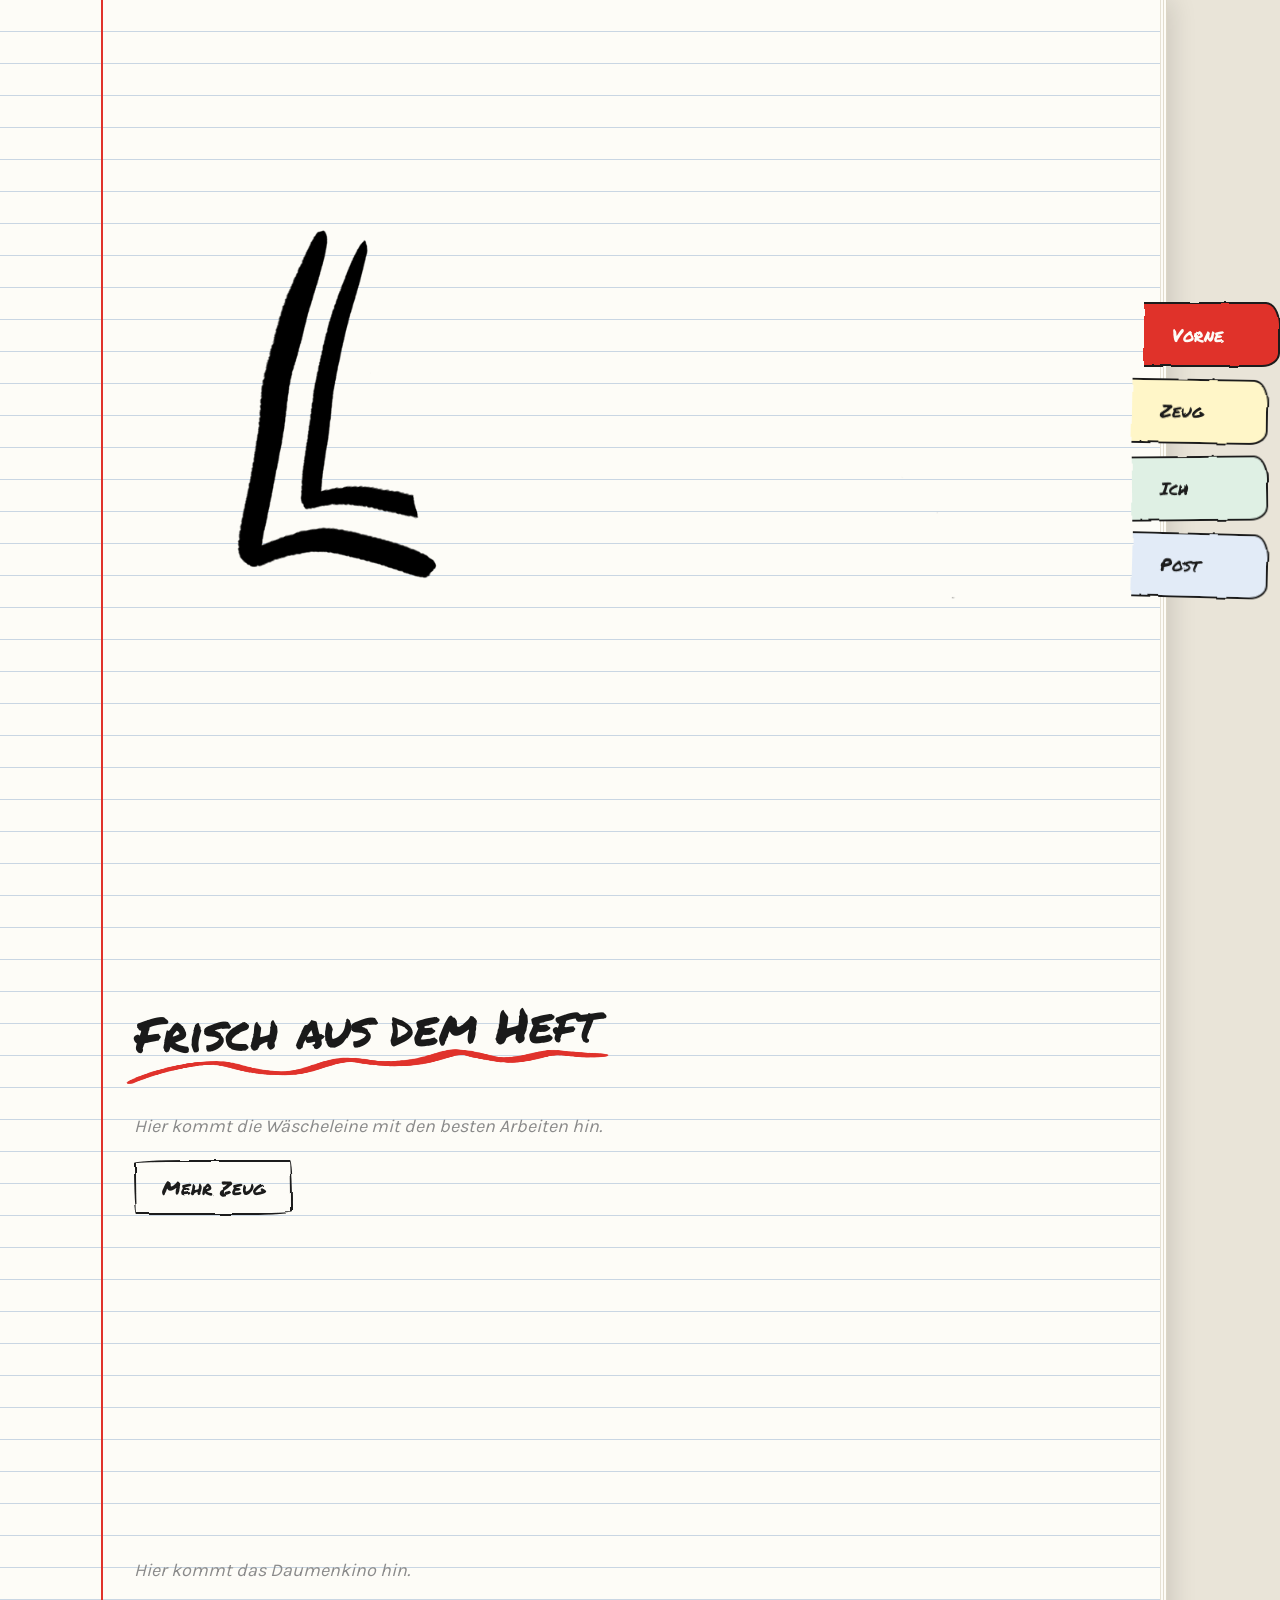
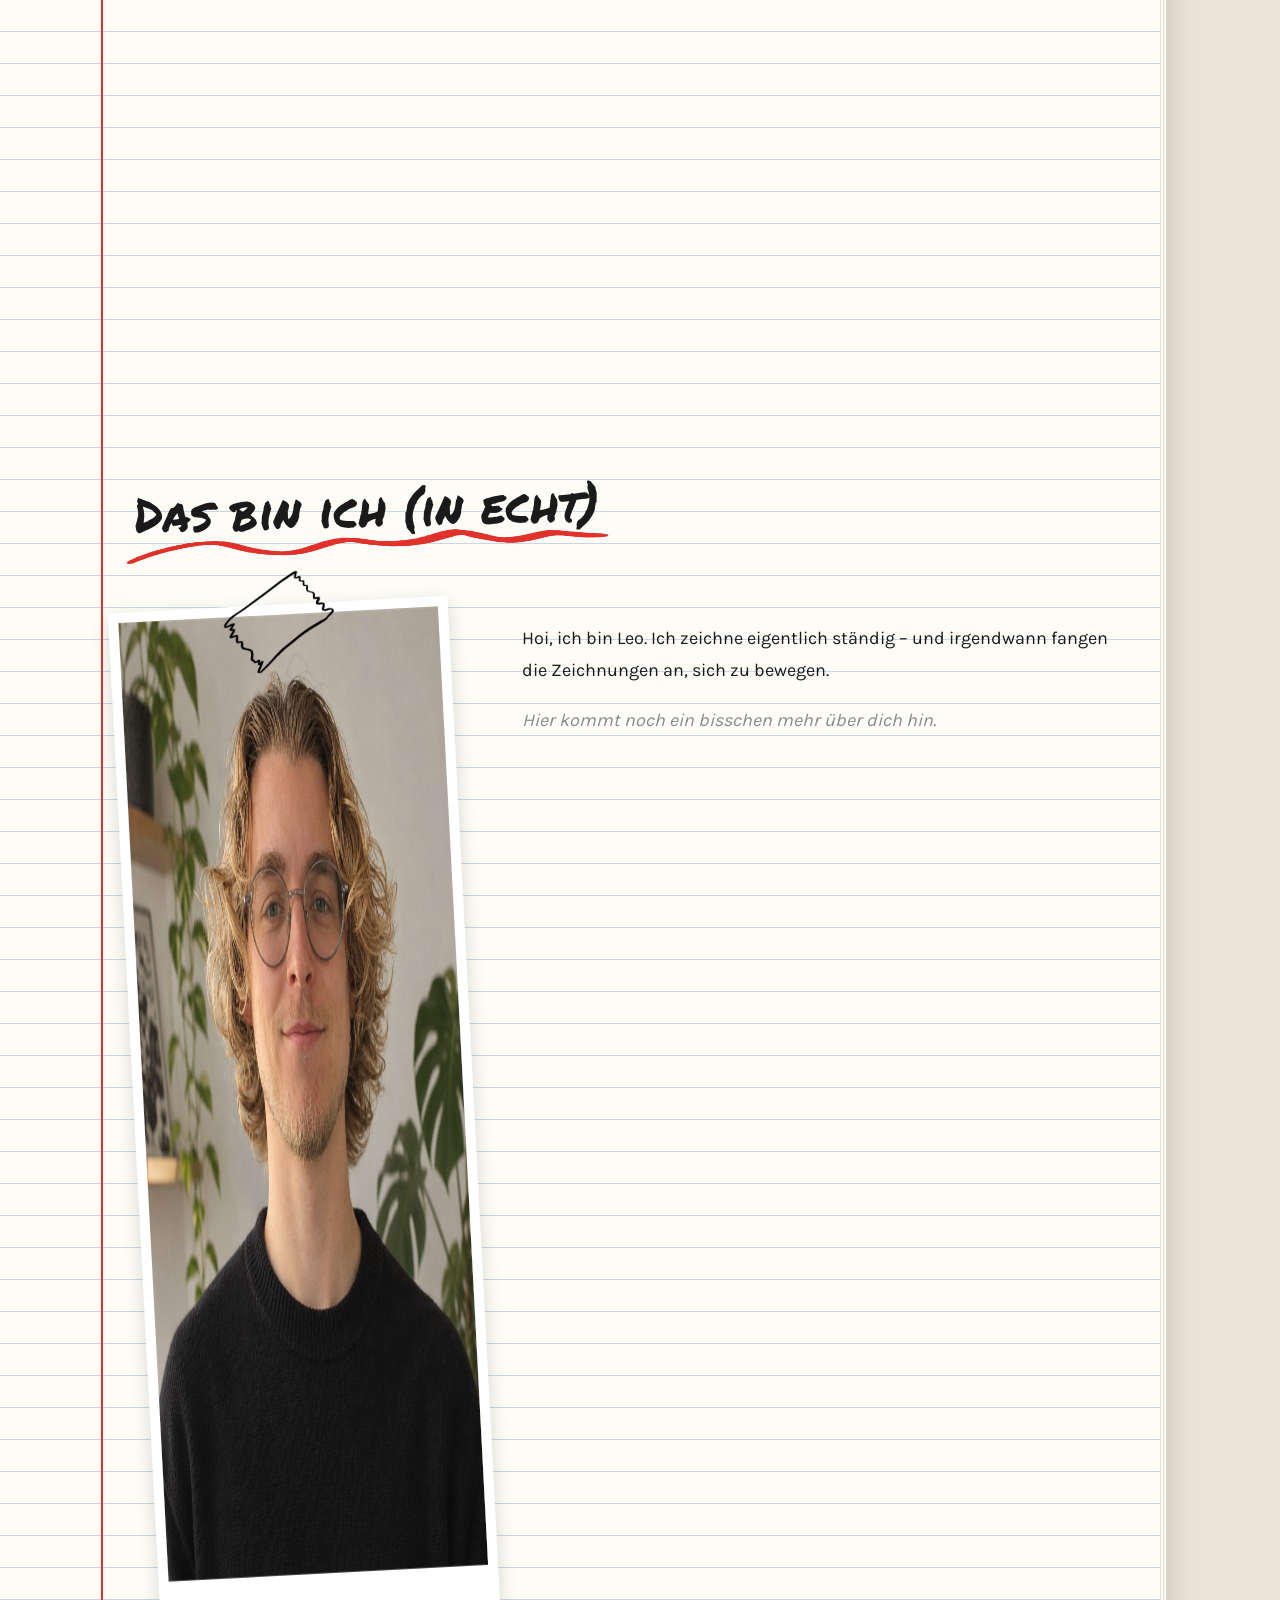
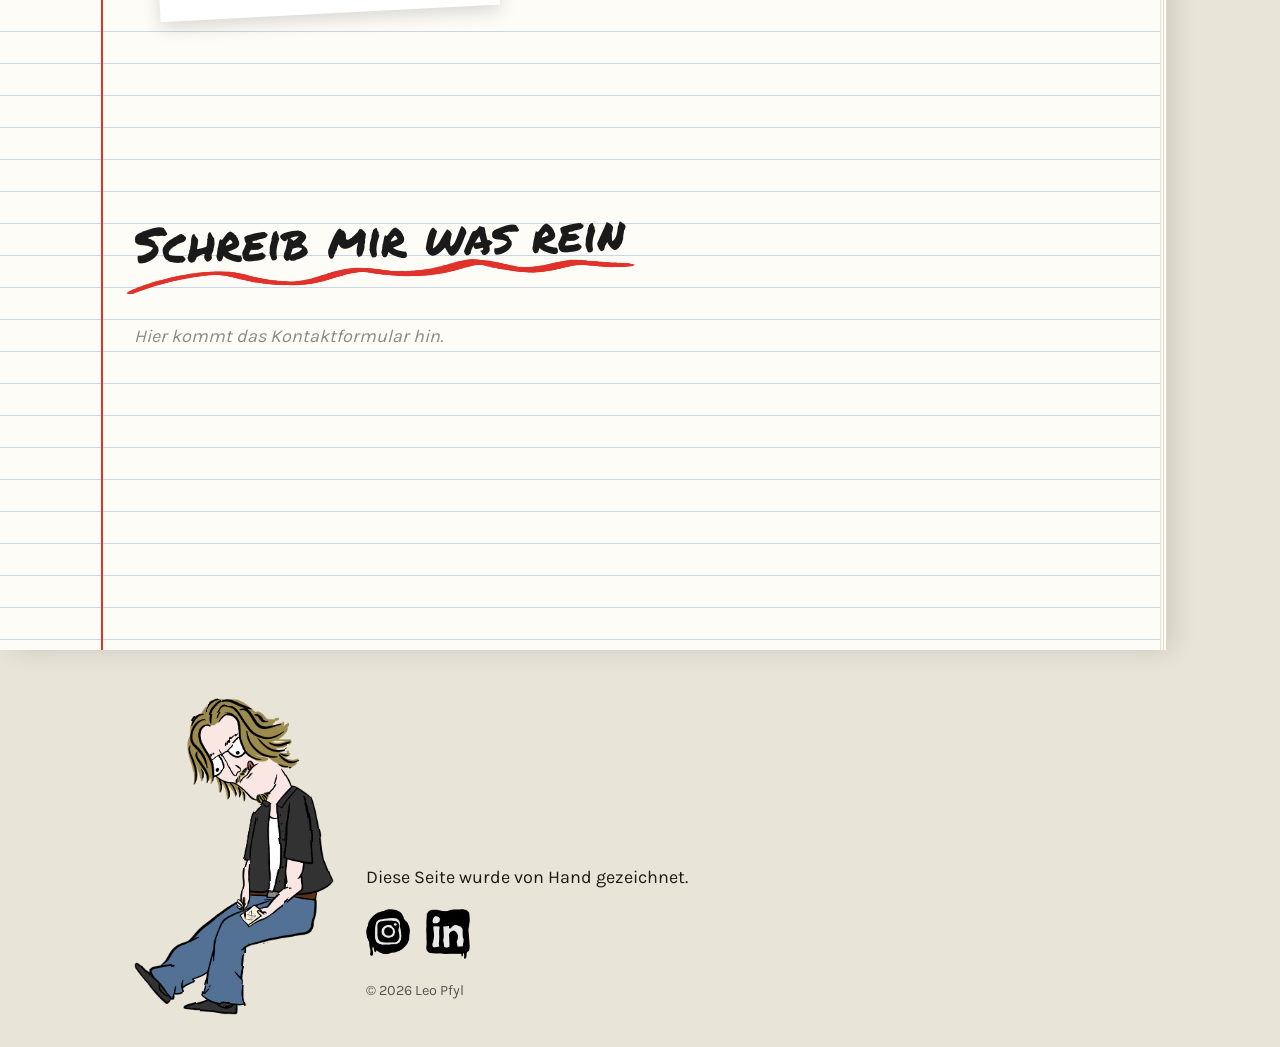
==== index.html @ 5273be76 "grundgreüst" ====
<!doctype html>
<html lang="de">
<head>
  <meta charset="utf-8">
  <meta name="viewport" content="width=device-width, initial-scale=1">
  <title>Leo Pfyl – Zeichnungen, Animationen, Plakate</title>
  <meta name="description" content="Das Skizzenbuch von Leo Pfyl: Illustrationen, Animationen, Plakate und Webdesign.">
  <link rel="icon" href="assets/img/marke/logo.png">
  <link rel="preload" href="assets/fonts/permanent-marker.woff2" as="font" type="font/woff2" crossorigin>
  <link rel="stylesheet" href="css/style.css">
</head>
<body>

  <!-- Filter fuer den "Line Boil": Linien zittern leicht wie in einer gezeichneten Animation -->
  <svg class="filter" aria-hidden="true">
    <filter id="boil-0"><feTurbulence type="fractalNoise" baseFrequency="0.03" numOctaves="2" seed="1"/><feDisplacementMap in="SourceGraphic" scale="3"/></filter>
    <filter id="boil-1"><feTurbulence type="fractalNoise" baseFrequency="0.03" numOctaves="2" seed="7"/><feDisplacementMap in="SourceGraphic" scale="3"/></filter>
    <filter id="boil-2"><feTurbulence type="fractalNoise" baseFrequency="0.03" numOctaves="2" seed="13"/><feDisplacementMap in="SourceGraphic" scale="3"/></filter>
  </svg>

  <!-- Register-Laschen: die Navigation ragt rechts aus dem Skizzenbuch -->
  <nav class="register" aria-label="Hauptnavigation">
    <a class="lasche" href="#vorne">Vorne</a>
    <a class="lasche" href="#zeug">Zeug</a>
    <a class="lasche" href="#ich">Ich</a>
    <a class="lasche" href="#post">Post</a>
  </nav>

  <main class="seite">

    <!-- Startseite: der Name zeichnet sich selbst -->
    <section id="vorne" class="vorne">
      <h1 class="schriftzug">
        <canvas class="schriftzug__canvas" width="1000" height="662" aria-hidden="true"></canvas>
        <span class="sr-only">Leo Pfyl</span>
      </h1>
      <p class="vorne__untertitel">zeichnet, animiert, macht Plakate&nbsp;– und manchmal auch Webseiten.</p>

      <img class="doodle" src="assets/img/deko/doodle-stern.png" alt="" style="--x: 12%; --y: 18%; --r: -12deg; --w: 70px">
      <img class="doodle" src="assets/img/deko/doodle-rakete.png" alt="" style="--x: 82%; --y: 14%; --r: 18deg; --w: 60px">
      <img class="doodle" src="assets/img/deko/doodle-blitz.png" alt="" style="--x: 86%; --y: 74%; --r: 8deg; --w: 50px">
      <img class="doodle" src="assets/img/deko/doodle-kirschen.png" alt="" style="--x: 6%; --y: 80%; --r: -6deg; --w: 70px">

      <a class="scroll-hinweis" href="#zeug">
        <img src="assets/img/deko/pfeil-kringel-2.png" alt="">
        <span>runter&nbsp;scrollen</span>
      </a>
    </section>

    <!-- Wäscheleine mit den besten Arbeiten (kommt im naechsten Schritt) -->
    <section id="zeug" class="abschnitt">
      <h2 class="notiz">Frisch aus dem Heft</h2>
      <p class="platzhalter">Hier kommt die Wäscheleine mit den besten Arbeiten hin.</p>
      <a class="knopf" href="#zeug">Mehr Zeug</a>
    </section>

    <!-- Daumenkino (kommt spaeter) -->
    <section id="daumenkino" class="abschnitt">
      <p class="platzhalter">Hier kommt das Daumenkino hin.</p>
    </section>

    <!-- Über mich -->
    <section id="ich" class="abschnitt ich">
      <h2 class="notiz">Das bin ich (in echt)</h2>
      <figure class="foto">
        <img src="assets/img/foto/leo.jpg" alt="Foto von Leo Pfyl" width="900" height="960">
        <img class="foto__klebeband" src="assets/img/deko/klebeband-2.png" alt="">
      </figure>
      <div class="ich__text">
        <p>Hoi, ich bin Leo. Ich zeichne eigentlich ständig&nbsp;– und irgendwann fangen die Zeichnungen an, sich zu bewegen.</p>
        <p class="platzhalter">Hier kommt noch ein bisschen mehr über dich hin.</p>
      </div>
    </section>

    <!-- Kontakt -->
    <section id="post" class="abschnitt">
      <h2 class="notiz">Schreib mir was rein</h2>
      <p class="platzhalter">Hier kommt das Kontaktformular hin.</p>
    </section>

  </main>

  <footer class="fuss">
    <img class="fuss__figur" src="assets/img/figuren/zeichnend.png" alt="Leo sitzt da und zeichnet">
    <div class="fuss__text">
      <p>Diese Seite wurde von Hand gezeichnet.</p>
      <div class="socials">
        <a href="https://www.instagram.com/" aria-label="Instagram"><img src="assets/img/marke/instagram.png" alt=""></a>
        <a href="https://www.linkedin.com/" aria-label="LinkedIn"><img src="assets/img/marke/linkedin.png" alt=""></a>
      </div>
      <p class="fuss__klein">© 2026 Leo Pfyl</p>
    </div>
  </footer>

  <script src="js/vendor/gsap.min.js"></script>
  <script src="js/vendor/ScrollTrigger.min.js"></script>
  <script src="js/main.js"></script>
</body>
</html>
---- css/style.css ----
/* ==========================================================================
   Skizzenbuch – Grundgerüst
   ========================================================================== */

@font-face {
  font-family: "Marker";
  src: url("../assets/fonts/permanent-marker.woff2") format("woff2");
  font-display: swap;
}
@font-face {
  font-family: "Karla";
  src: url("../assets/fonts/karla-400.woff2") format("woff2");
  font-weight: 400;
  font-display: swap;
}
@font-face {
  font-family: "Karla";
  src: url("../assets/fonts/karla-700.woff2") format("woff2");
  font-weight: 700;
  font-display: swap;
}

:root {
  --papier: #fdfcf7;
  --tusche: #1a1a1a;
  --rot: #e0322b;
  --linie: #c9d6e3;          /* Heftlinien */
  --zeile: 2rem;             /* Abstand der Heftlinien = Zeilenhöhe */
  --rand: clamp(3rem, 8vw, 7rem);   /* Position des roten Randstrichs */
  --register-breite: 7.5rem;

  --schrift-hand: "Marker", "Comic Sans MS", cursive;
  --schrift-text: "Karla", system-ui, sans-serif;
}

*,
*::before,
*::after { box-sizing: border-box; }

html { scroll-behavior: smooth; }

body {
  margin: 0;
  background: #e9e4d8;        /* Tisch, auf dem das Skizzenbuch liegt */
  color: var(--tusche);
  font-family: var(--schrift-text);
  font-size: 1.125rem;
  line-height: var(--zeile);
}

img { max-width: 100%; display: block; }

.sr-only {
  position: absolute;
  width: 1px; height: 1px;
  overflow: hidden;
  clip: rect(0 0 0 0);
  white-space: nowrap;
}

.filter { position: absolute; width: 0; height: 0; }

/* ---------- Die Seite: liniertes Papier mit rotem Rand ---------- */

.seite {
  position: relative;
  margin-right: var(--register-breite);
  min-height: 100vh;
  padding-left: calc(var(--rand) + 2rem);
  padding-right: 2rem;
  background-color: var(--papier);
  background-image:
    linear-gradient(90deg, transparent calc(var(--rand) - 1px), var(--rot) calc(var(--rand) - 1px),
                    var(--rot) calc(var(--rand) + 1px), transparent calc(var(--rand) + 1px)),
    repeating-linear-gradient(to bottom, transparent 0 calc(var(--zeile) - 1px),
                              var(--linie) calc(var(--zeile) - 1px) var(--zeile));
  /* rechter Rand des Buches: ein paar Seiten, die darunter liegen */
  box-shadow:
    1px 0 0 #e6e1d3,
    3px 0 0 var(--papier), 4px 0 0 #e1dccd,
    6px 0 0 var(--papier), 7px 0 0 #dcd6c6,
    12px 0 24px rgb(0 0 0 / 0.12);
}

.abschnitt {
  min-height: 60vh;
  padding: calc(var(--zeile) * 3) 0;
}

/* ---------- Register-Laschen ---------- */

.register {
  position: fixed;
  top: 0;
  right: 0;
  width: var(--register-breite);
  height: 100vh;
  display: flex;
  flex-direction: column;
  justify-content: center;
  gap: 0.75rem;
  z-index: 10;
}

.lasche {
  --farbe: #f6f1e4;
  position: relative;
  display: block;
  width: calc(var(--register-breite) + 1rem);
  margin-left: -1rem;          /* steckt ein Stück unter der Seite */
  padding: 0.9rem 1rem 0.9rem 1.75rem;
  background: var(--farbe);
  border: 2px solid var(--tusche);
  border-left: none;
  border-radius: 0 14px 18px 0 / 0 22px 14px 0;
  color: var(--tusche);
  font-family: var(--schrift-hand);
  font-size: 1.15rem;
  text-decoration: none;
  transform: translateX(-0.75rem) rotate(var(--kipp, 0deg));
  /* nur transform animieren: eine Farb-Animation unter dem SVG-Filter wird in Chrome nicht neu gezeichnet */
  transition: transform 0.35s cubic-bezier(.3, 1.6, .5, 1);
  filter: url(#boil-0);
}
.lasche:nth-child(1) { --farbe: #fbe3df; --kipp: -1.5deg; }
.lasche:nth-child(2) { --farbe: #fff6c8; --kipp: 1deg; }
.lasche:nth-child(3) { --farbe: #dff0e4; --kipp: -0.5deg; }
.lasche:nth-child(4) { --farbe: #e2ebf7; --kipp: 1.5deg; }

.lasche:hover,
.lasche:focus-visible { transform: translateX(0) rotate(0deg); }

.lasche.ist-aktiv {
  background: var(--rot);
  color: var(--papier);
  transform: translateX(0) rotate(0deg);
}

/* ---------- Handschrift-Elemente ---------- */

.notiz {
  display: inline-block;
  margin: 0 0 var(--zeile);
  font-family: var(--schrift-hand);
  font-weight: 400;
  font-size: clamp(2rem, 4vw, 3rem);
  line-height: calc(var(--zeile) * 2);
  transform: rotate(-1.5deg);
  position: relative;
}
/* rote Wellenlinie unter jeder Notiz – gezeichnet von Leo, eingefärbt per CSS */
.notiz::after {
  content: "";
  position: absolute;
  left: -0.25em;
  right: -0.25em;
  bottom: -0.4em;
  height: 0.6em;
  background: var(--rot);
  -webkit-mask: url("../assets/img/deko/unterstrich-welle.png") center / 100% 100% no-repeat;
          mask: url("../assets/img/deko/unterstrich-welle.png") center / 100% 100% no-repeat;
}

.platzhalter {
  color: #8a8a8a;
  font-style: italic;
}

/* ---------- Gezeichneter Knopf ---------- */

.knopf {
  display: inline-block;
  padding: 0.6rem 1.6rem;
  border: 2.5px solid var(--tusche);
  border-radius: 255px 15px 225px 15px / 15px 225px 15px 255px;
  color: var(--tusche);
  font-family: var(--schrift-hand);
  font-size: 1.2rem;
  text-decoration: none;
  /* Schraffur, die beim Hover "ausgemalt" wird */
  background-image: repeating-linear-gradient(-45deg, var(--rot) 0 2px, transparent 2px 7px);
  background-size: 0% 100%;
  background-repeat: no-repeat;
  transition: background-size 0.45s steps(6);
  filter: url(#boil-0);
}
.knopf:hover,
.knopf:focus-visible { background-size: 100% 100%; }

/* ---------- Startseite ---------- */

.vorne {
  position: relative;
  min-height: 100vh;
  display: flex;
  flex-direction: column;
  align-items: center;
  justify-content: center;
  text-align: center;
}

.schriftzug { margin: 0; width: min(80%, 900px); }
.schriftzug__canvas { width: 100%; height: auto; }

.vorne__untertitel {
  margin: var(--zeile) 0 0;
  font-size: 1.25rem;
  opacity: 0;              /* wird nach dem Schriftzug eingeblendet */
}

.doodle {
  position: absolute;
  left: var(--x);
  top: var(--y);
  width: var(--w);
  transform: rotate(var(--r));
  filter: url(#boil-0);
  opacity: 0;
}

.scroll-hinweis {
  position: absolute;
  bottom: 2rem;
  left: 50%;
  display: flex;
  align-items: flex-end;
  gap: 0.5rem;
  color: var(--tusche);
  font-family: var(--schrift-hand);
  text-decoration: none;
  opacity: 0;
}
.scroll-hinweis img { width: 48px; transform: rotate(150deg); filter: url(#boil-0); }

/* ---------- Über mich ---------- */

.ich {
  display: grid;
  grid-template-columns: minmax(200px, 340px) 1fr;
  grid-template-areas: "titel titel" "foto text";
  gap: var(--zeile) 3rem;
  align-items: start;
}
.ich .notiz { grid-area: titel; justify-self: start; }

.foto {
  grid-area: foto;
  position: relative;
  margin: 0;
  padding: 0.6rem 0.6rem 2.5rem;
  background: #fff;
  box-shadow: 0 6px 18px rgb(0 0 0 / 0.15);
  transform: rotate(-3deg);
}
.foto__klebeband {
  position: absolute;
  top: -2.25rem;
  left: 50%;
  width: 110px;
  transform: translateX(-50%) rotate(8deg);
}
.ich__text { grid-area: text; max-width: 38rem; }

/* ---------- Footer ---------- */

.fuss {
  margin-right: var(--register-breite);
  display: flex;
  align-items: flex-end;
  gap: 2rem;
  padding: 3rem calc(var(--rand) + 2rem) 2rem;
}
.fuss__figur { width: 200px; filter: url(#boil-0); }
.fuss__text p { margin: 0 0 0.5rem; }
.fuss__klein { font-size: 0.9rem; color: #555; }

.socials { display: flex; gap: 1rem; margin: 1rem 0; }
.socials img { width: 44px; transition: transform 0.25s cubic-bezier(.3, 1.6, .5, 1); }
.socials a:hover img { transform: rotate(-10deg) scale(1.15); }

/* ---------- Kleine Bildschirme ---------- */

@media (max-width: 700px) {
  :root { --register-breite: 0rem; --rand: 2rem; }

  .register {
    top: auto;
    bottom: 0;
    width: 100%;
    height: auto;
    flex-direction: row;
    justify-content: center;
    gap: 0.25rem;
    background: var(--papier);
    border-top: 2px solid var(--tusche);
  }
  .lasche {
    width: auto;
    margin: 0;
    padding: 0.5rem 0.9rem;
    border: 2px solid var(--tusche);
    border-top: none;
    border-radius: 0 0 14px 18px;
    transform: rotate(var(--kipp, 0deg));
  }

  .ich { grid-template-columns: 1fr; grid-template-areas: "titel" "foto" "text"; }
  .foto { max-width: 280px; }

  .fuss { flex-direction: column; align-items: flex-start; padding-bottom: 5rem; }
}
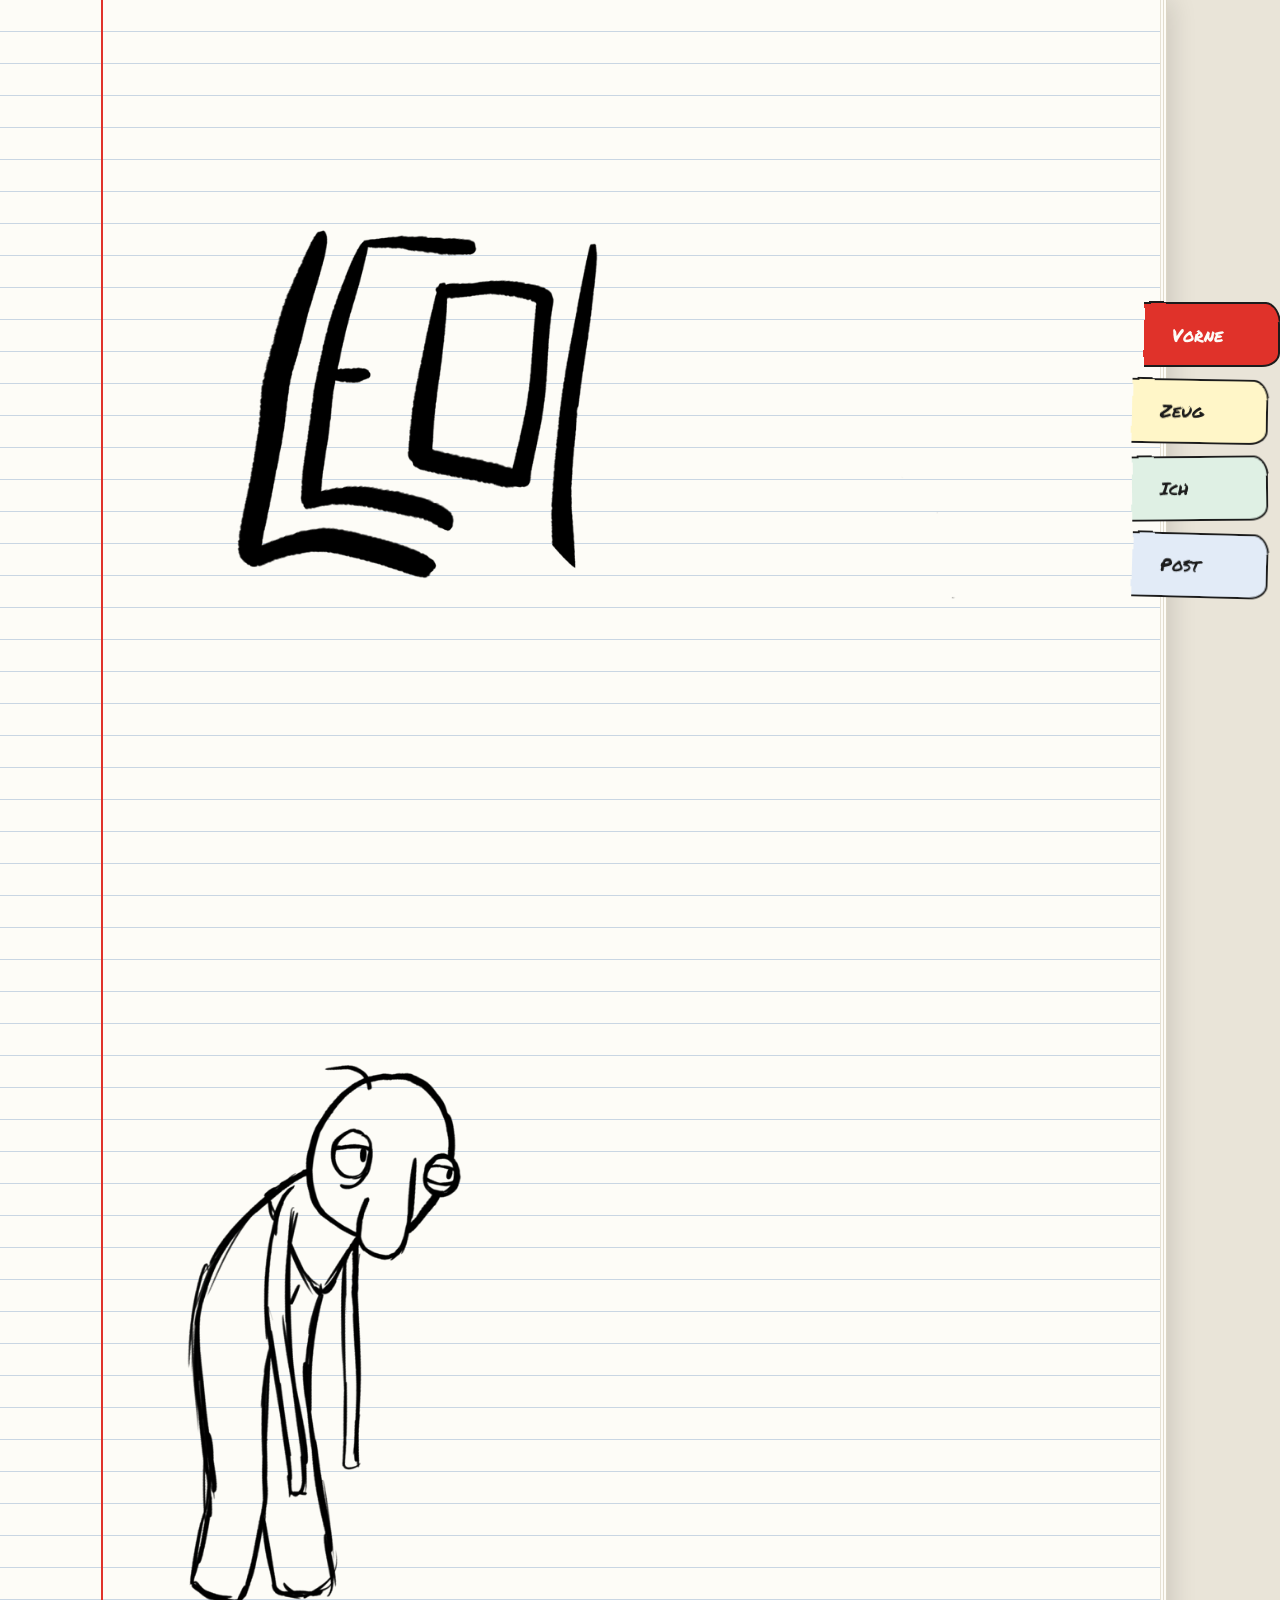
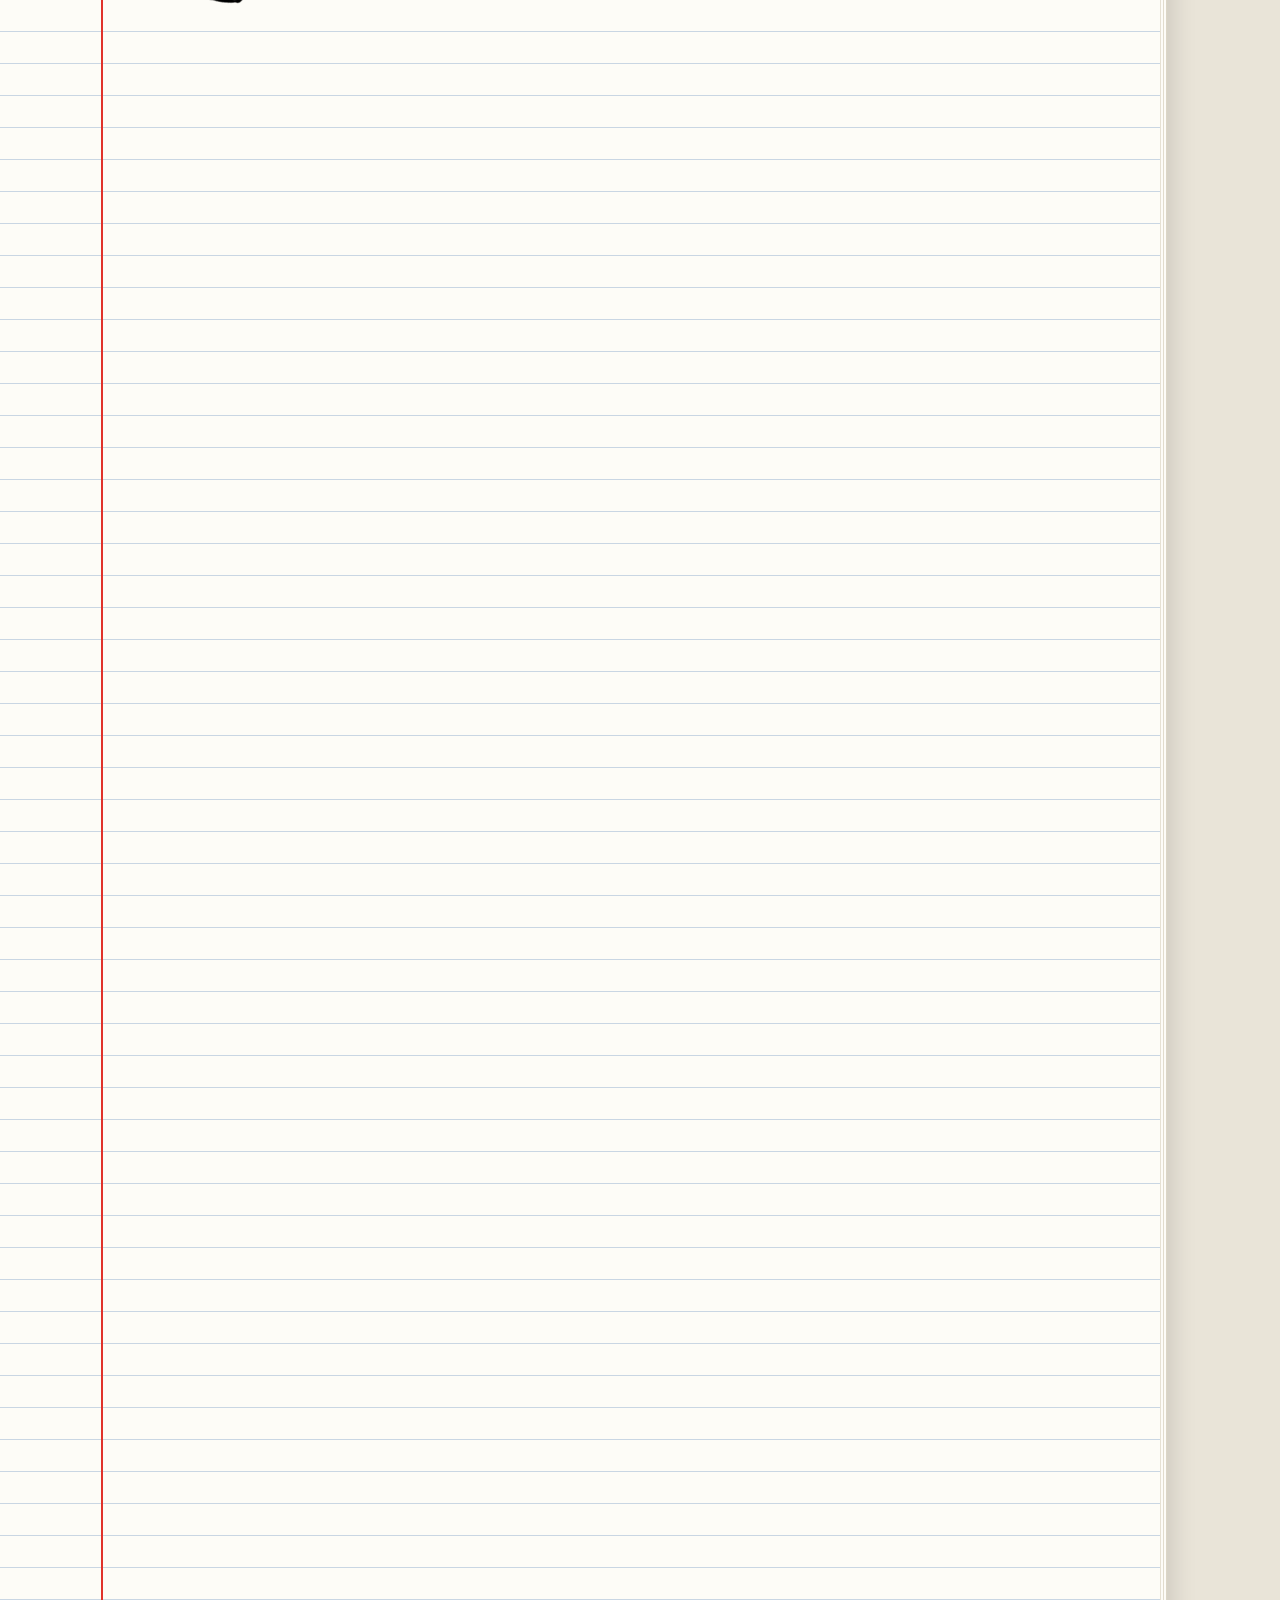
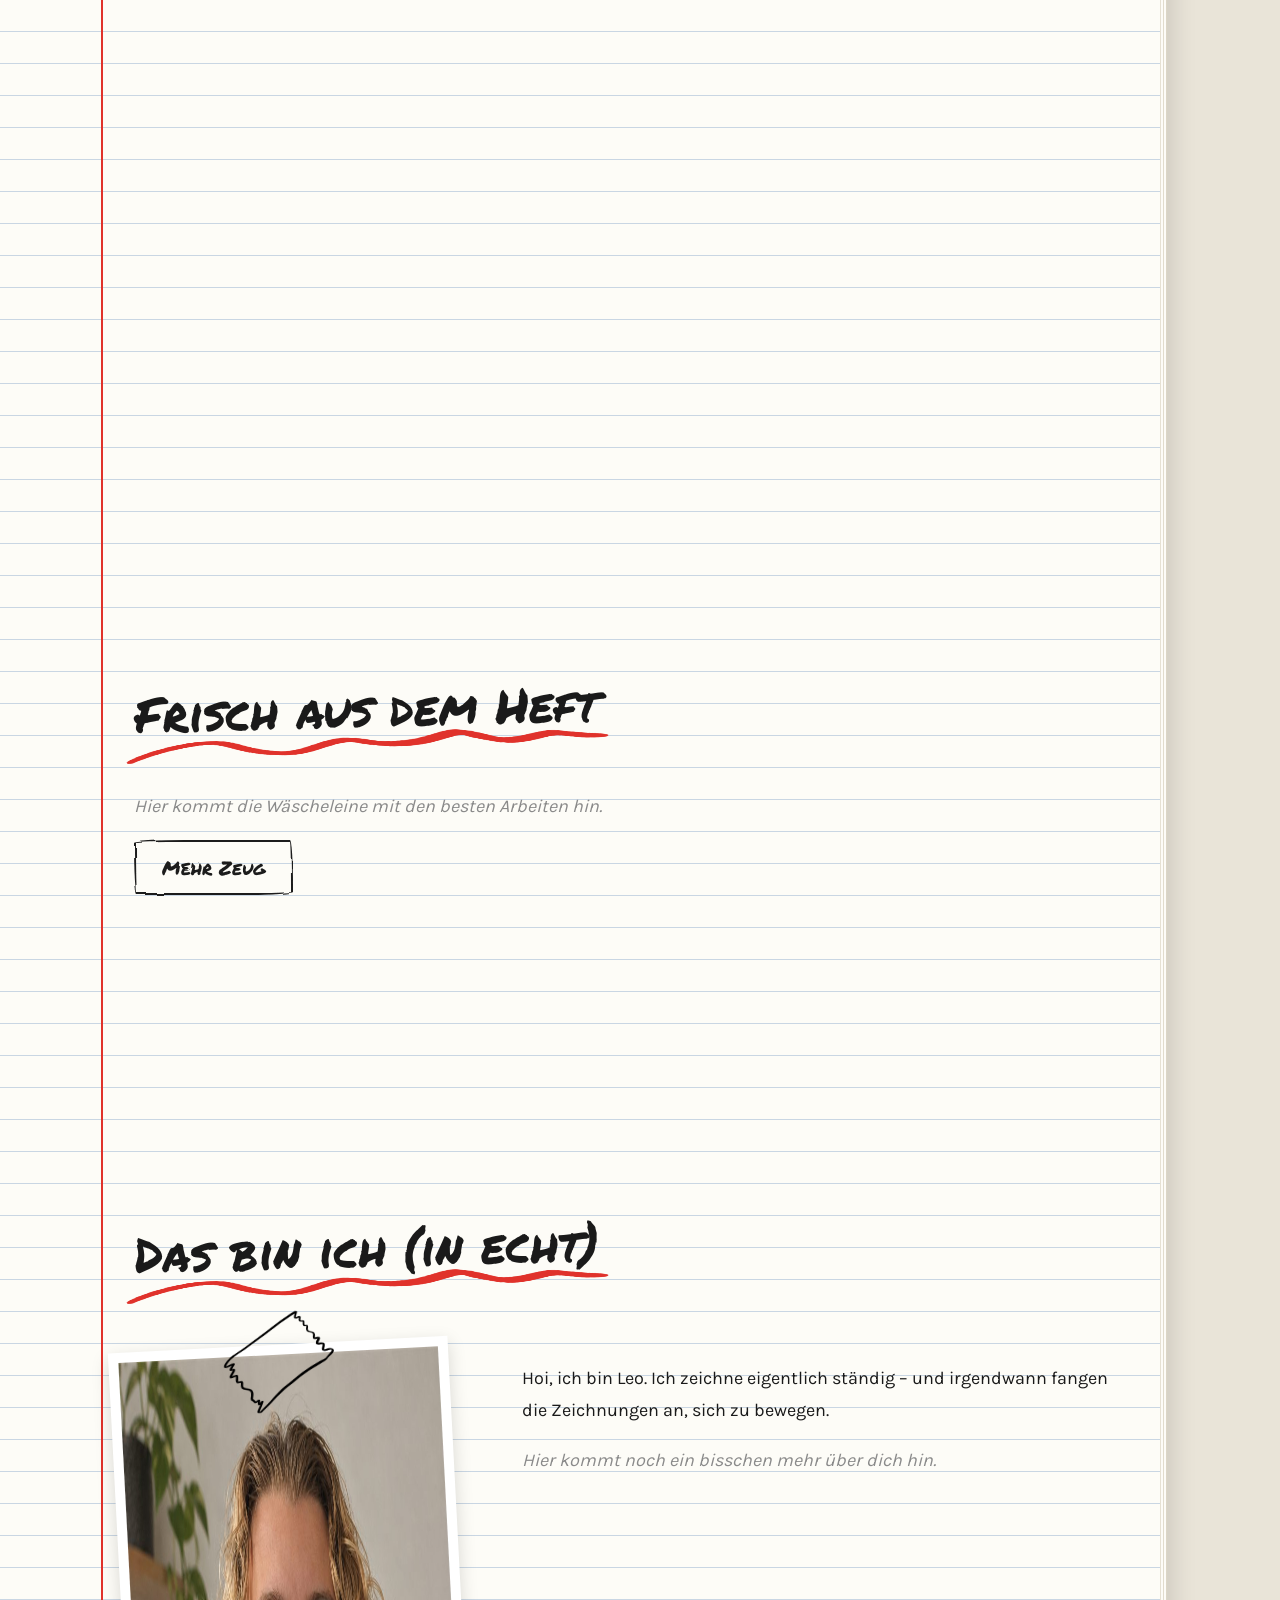
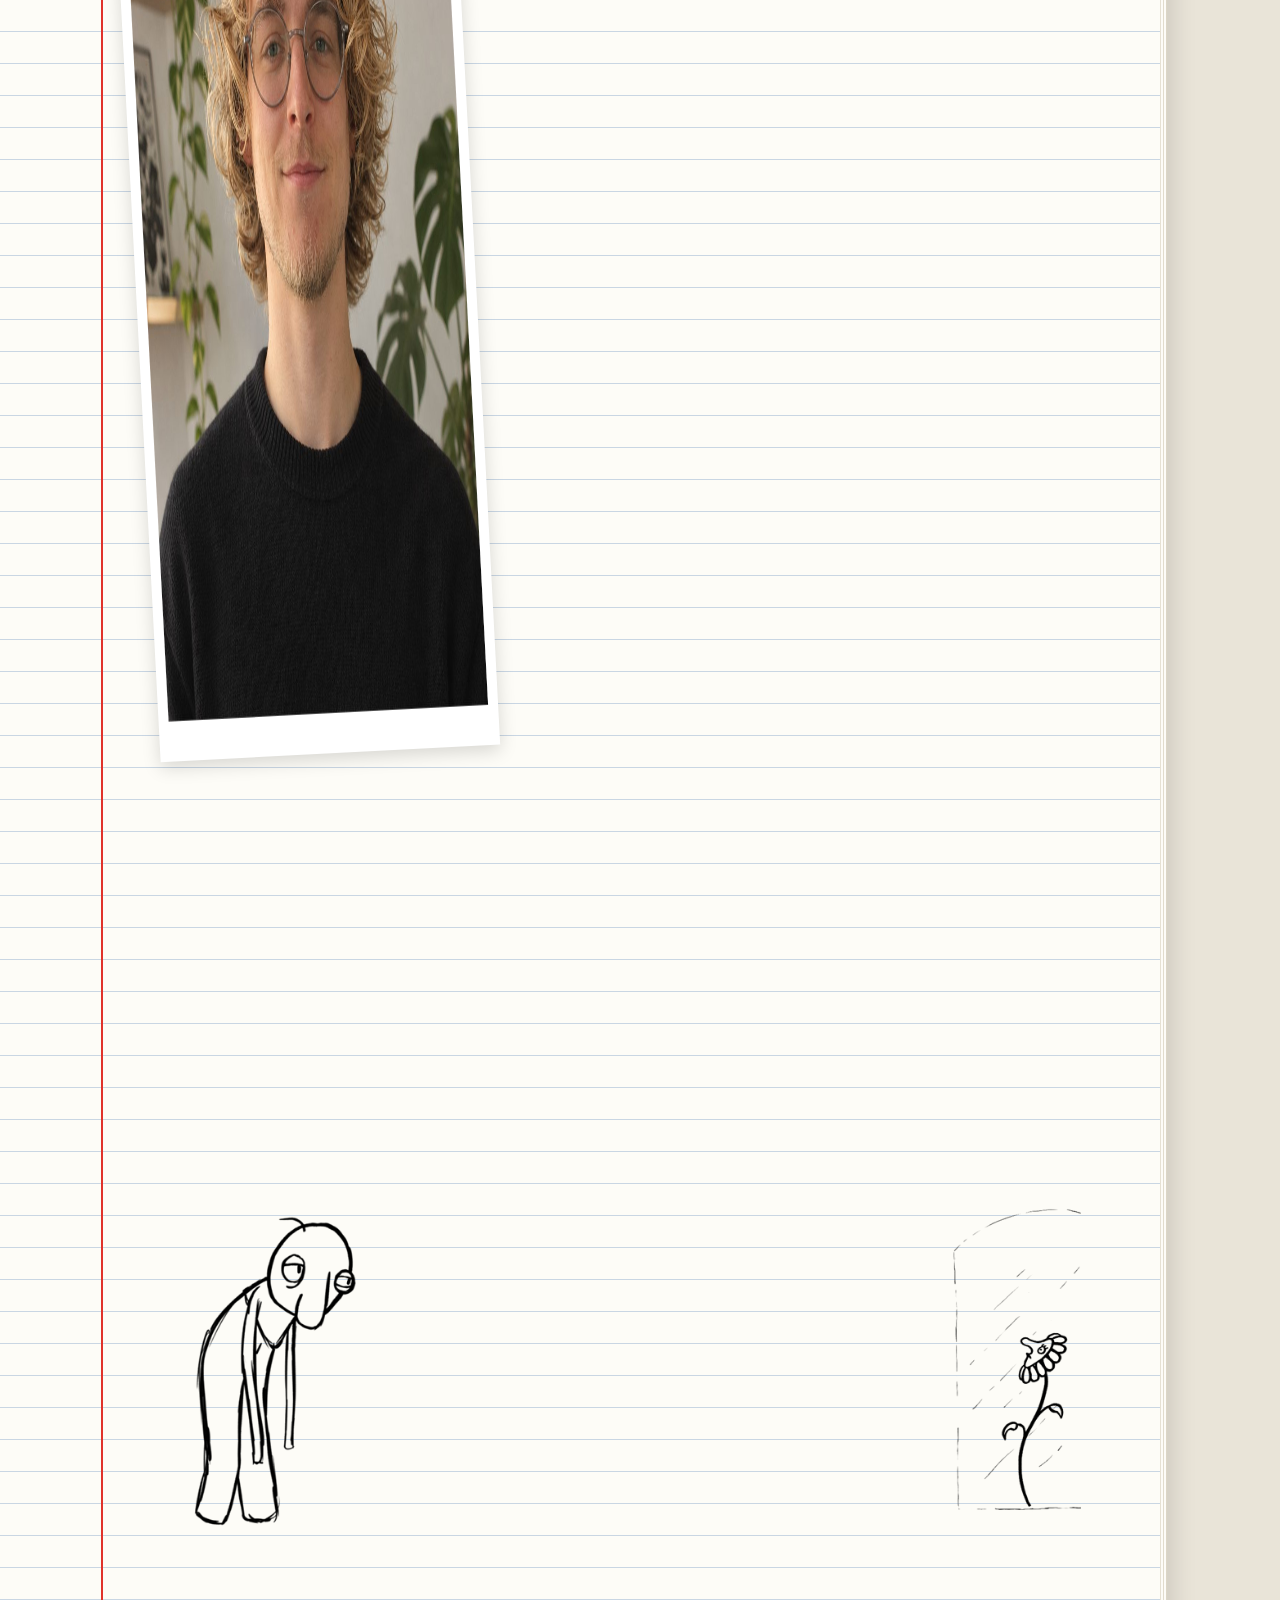
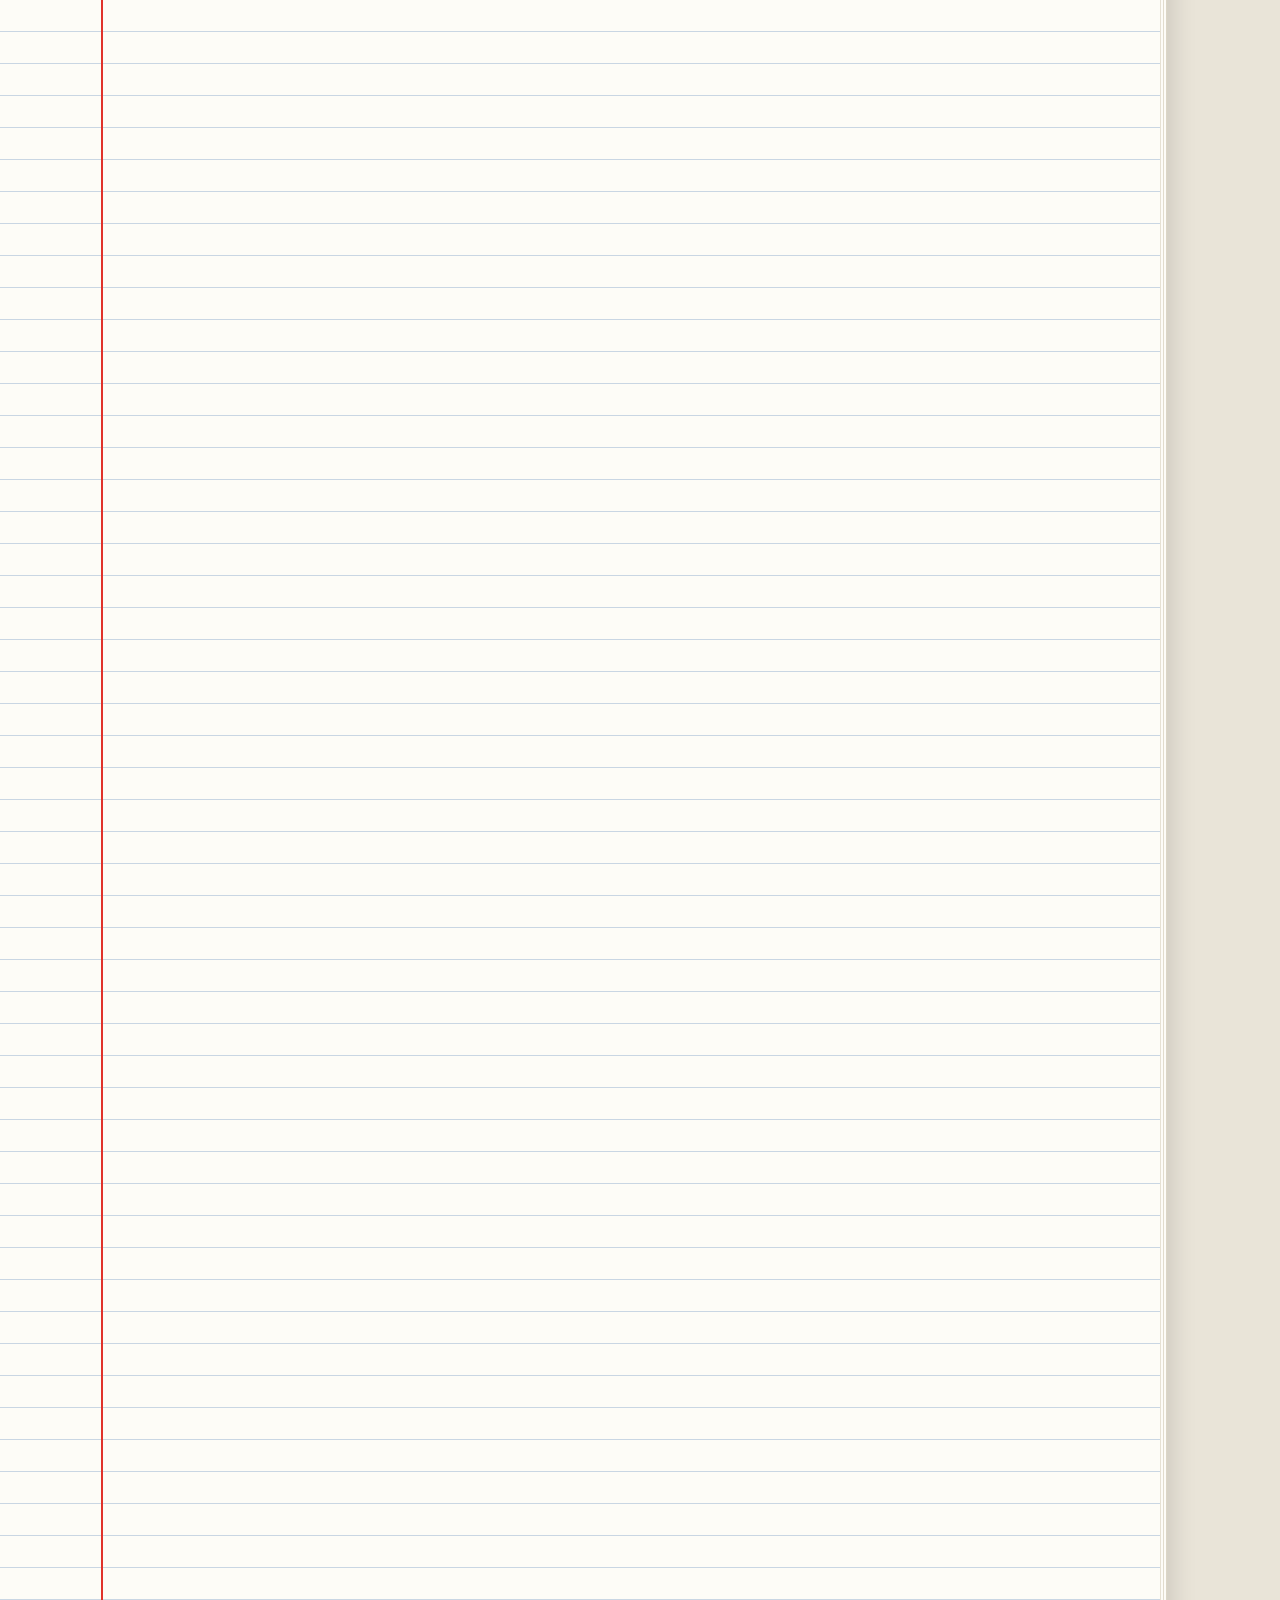
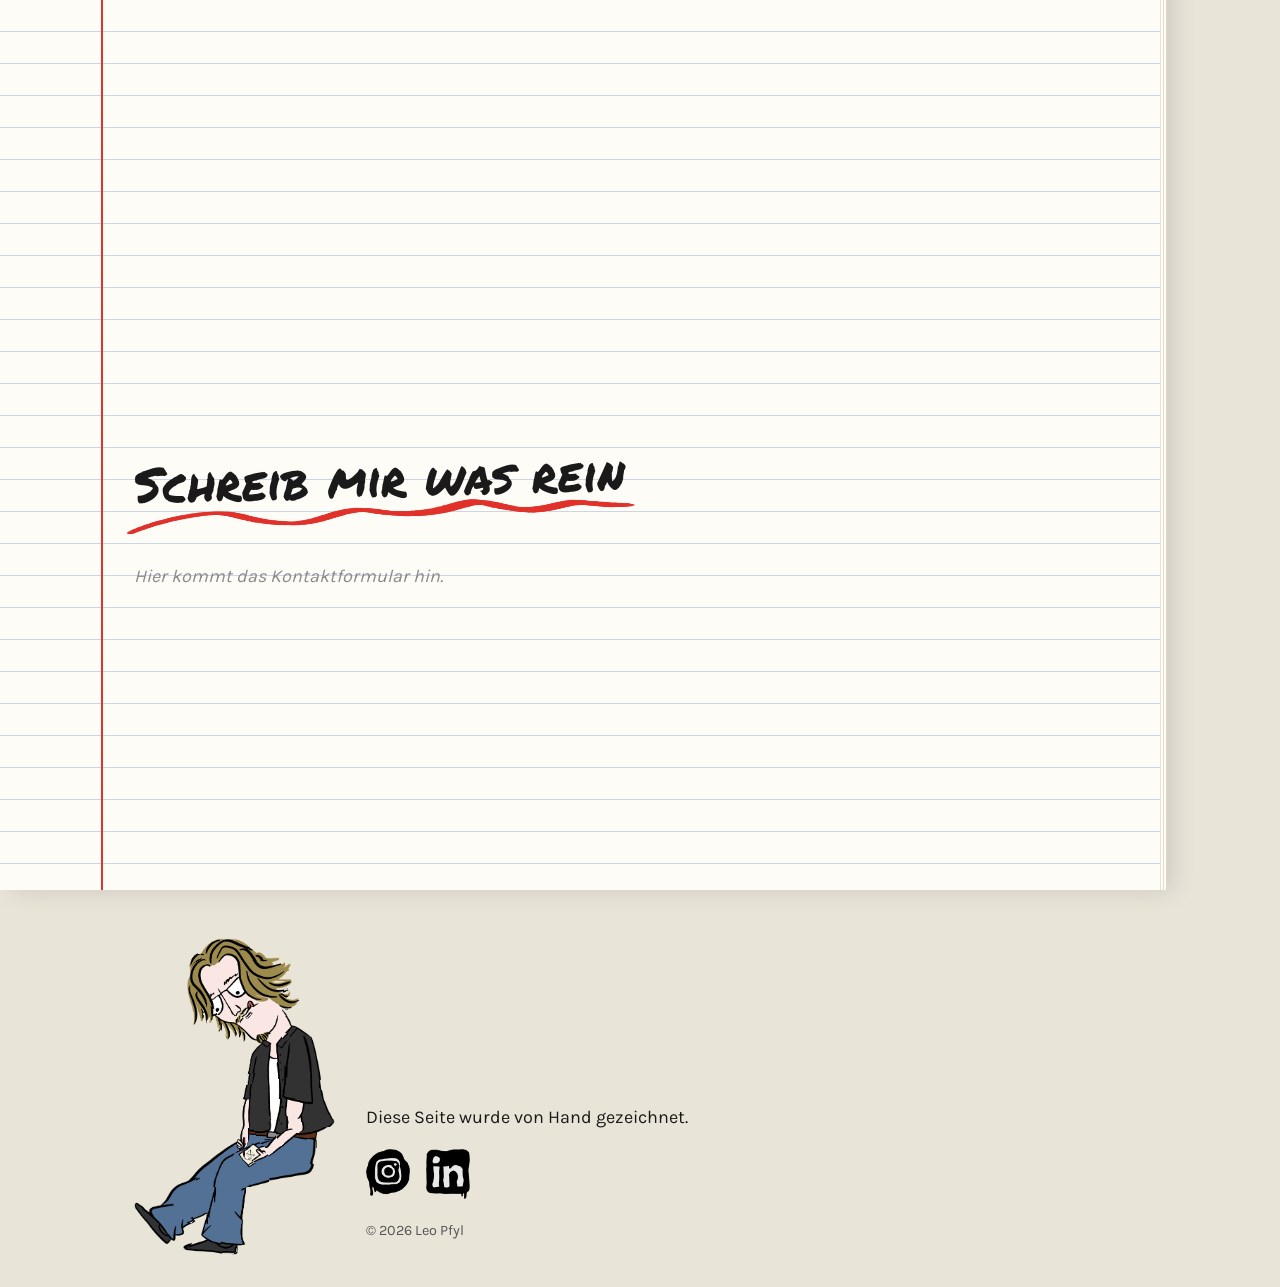
==== commit a0527cb2: "Daumenkino" ====
--- a/index.html
+++ b/index.html
@@ -41,10 +41,25 @@
       <img class="doodle" src="assets/img/deko/doodle-blitz.png" alt="" style="--x: 86%; --y: 74%; --r: 8deg; --w: 50px">
       <img class="doodle" src="assets/img/deko/doodle-kirschen.png" alt="" style="--x: 6%; --y: 80%; --r: -6deg; --w: 70px">
 
-      <a class="scroll-hinweis" href="#zeug">
+      <a class="scroll-hinweis" href="#nase">
         <img src="assets/img/deko/pfeil-kringel-2.png" alt="">
         <span>runter&nbsp;scrollen</span>
       </a>
+    </section>
+
+    <!-- Daumenkino 1: Scrollen spielt die Animation Bild für Bild ab.
+         data-von / data-bis: zwischen welchem Fortschritt (0 bis 1) eine Notiz zu sehen ist -->
+    <section id="nase" class="daumenkino" data-frames="assets/img/daumenkino/nase" data-anzahl="90" data-strecke="220">
+      <div class="daumenkino__buehne">
+        <canvas class="daumenkino__canvas" role="img" aria-label="Animation: Eine Figur schnüffelt, ihre Nase wird immer grösser, ploppt ab und rennt davon."></canvas>
+        <p class="daumenkino__notiz" data-von="0.05" data-bis="0.45" style="--x: 58%; --y: 18%; --r: 6deg">*schnüff schnüff*</p>
+        <p class="daumenkino__notiz" data-von="0.5" data-bis="0.72" style="--x: 70%; --y: 30%; --r: -8deg">Hä?!</p>
+        <p class="daumenkino__notiz ist-gross" data-von="0.74" data-bis="0.88" style="--x: 72%; --y: 38%; --r: 10deg">PLOPP!</p>
+        <a class="daumenkino__notiz ist-link" href="#zeug" data-von="0.9" data-bis="1.01" style="--x: 68%; --y: 78%; --r: -3deg">
+          Folg der Nase
+          <img src="assets/img/deko/pfeil-einfach.png" alt="">
+        </a>
+      </div>
     </section>
 
     <!-- Wäscheleine mit den besten Arbeiten (kommt im naechsten Schritt) -->
@@ -52,11 +67,6 @@
       <h2 class="notiz">Frisch aus dem Heft</h2>
       <p class="platzhalter">Hier kommt die Wäscheleine mit den besten Arbeiten hin.</p>
       <a class="knopf" href="#zeug">Mehr Zeug</a>
-    </section>
-
-    <!-- Daumenkino (kommt spaeter) -->
-    <section id="daumenkino" class="abschnitt">
-      <p class="platzhalter">Hier kommt das Daumenkino hin.</p>
     </section>
 
     <!-- Über mich -->
@@ -69,6 +79,16 @@
       <div class="ich__text">
         <p>Hoi, ich bin Leo. Ich zeichne eigentlich ständig&nbsp;– und irgendwann fangen die Zeichnungen an, sich zu bewegen.</p>
         <p class="platzhalter">Hier kommt noch ein bisschen mehr über dich hin.</p>
+      </div>
+    </section>
+
+    <!-- Daumenkino 2: führt zum Kontaktformular -->
+    <section id="glas" class="daumenkino" data-frames="assets/img/daumenkino/glas" data-anzahl="75" data-strecke="200">
+      <div class="daumenkino__buehne">
+        <canvas class="daumenkino__canvas" role="img" aria-label="Animation: Eine Figur schnüffelt und fliegt ihrer Nase hinterher, direkt gegen ein Glas mit einer Blume."></canvas>
+        <p class="daumenkino__notiz" data-von="0.05" data-bis="0.5" style="--x: 22%; --y: 10%; --r: -5deg">Was riecht da so gut?</p>
+        <p class="daumenkino__notiz ist-gross" data-von="0.6" data-bis="0.82" style="--x: 50%; --y: 12%; --r: 8deg">WUSCH!</p>
+        <p class="daumenkino__notiz" data-von="0.86" data-bis="1.01" style="--x: 60%; --y: 92%; --r: -4deg">Autsch. Schreib mir lieber.</p>
       </div>
     </section>
 
--- a/css/style.css
+++ b/css/style.css
@@ -231,6 +231,58 @@
   opacity: 0;
 }
 .scroll-hinweis img { width: 48px; transform: rotate(150deg); filter: url(#boil-0); }
+
+/* ---------- Daumenkino ---------- */
+
+.daumenkino__buehne {
+  position: relative;
+  height: 100vh;
+  display: flex;
+  align-items: center;
+  justify-content: center;
+}
+
+.daumenkino__canvas {
+  width: min(100%, 900px);
+  max-height: 80vh;
+  object-fit: contain;
+}
+
+.daumenkino__notiz {
+  position: absolute;
+  left: var(--x);
+  top: var(--y);
+  margin: 0;
+  color: var(--rot);
+  font-family: var(--schrift-hand);
+  font-size: clamp(1.25rem, 2.4vw, 1.9rem);
+  line-height: 1.2;
+  white-space: nowrap;
+  pointer-events: none;
+  opacity: 0;
+  transform: translate(-50%, -50%) rotate(var(--r)) scale(0.6);
+  transition: opacity 0.2s, transform 0.35s cubic-bezier(.3, 1.8, .5, 1);
+}
+.daumenkino__notiz.ist-sichtbar {
+  opacity: 1;
+  transform: translate(-50%, -50%) rotate(var(--r)) scale(1);
+}
+.daumenkino__notiz.ist-gross { font-size: clamp(2.5rem, 6vw, 4.5rem); }
+
+.daumenkino__notiz.ist-link {
+  display: flex;
+  align-items: center;
+  gap: 0.5rem;
+  color: var(--tusche);
+  text-decoration: none;
+}
+.daumenkino__notiz.ist-link.ist-sichtbar { pointer-events: auto; }
+.daumenkino__notiz.ist-link img {
+  width: 56px;
+  transform: rotate(130deg);
+  transition: transform 0.3s;
+}
+.daumenkino__notiz.ist-link:hover img { transform: rotate(130deg) translate(-6px, -6px); }
 
 /* ---------- Über mich ---------- */
 
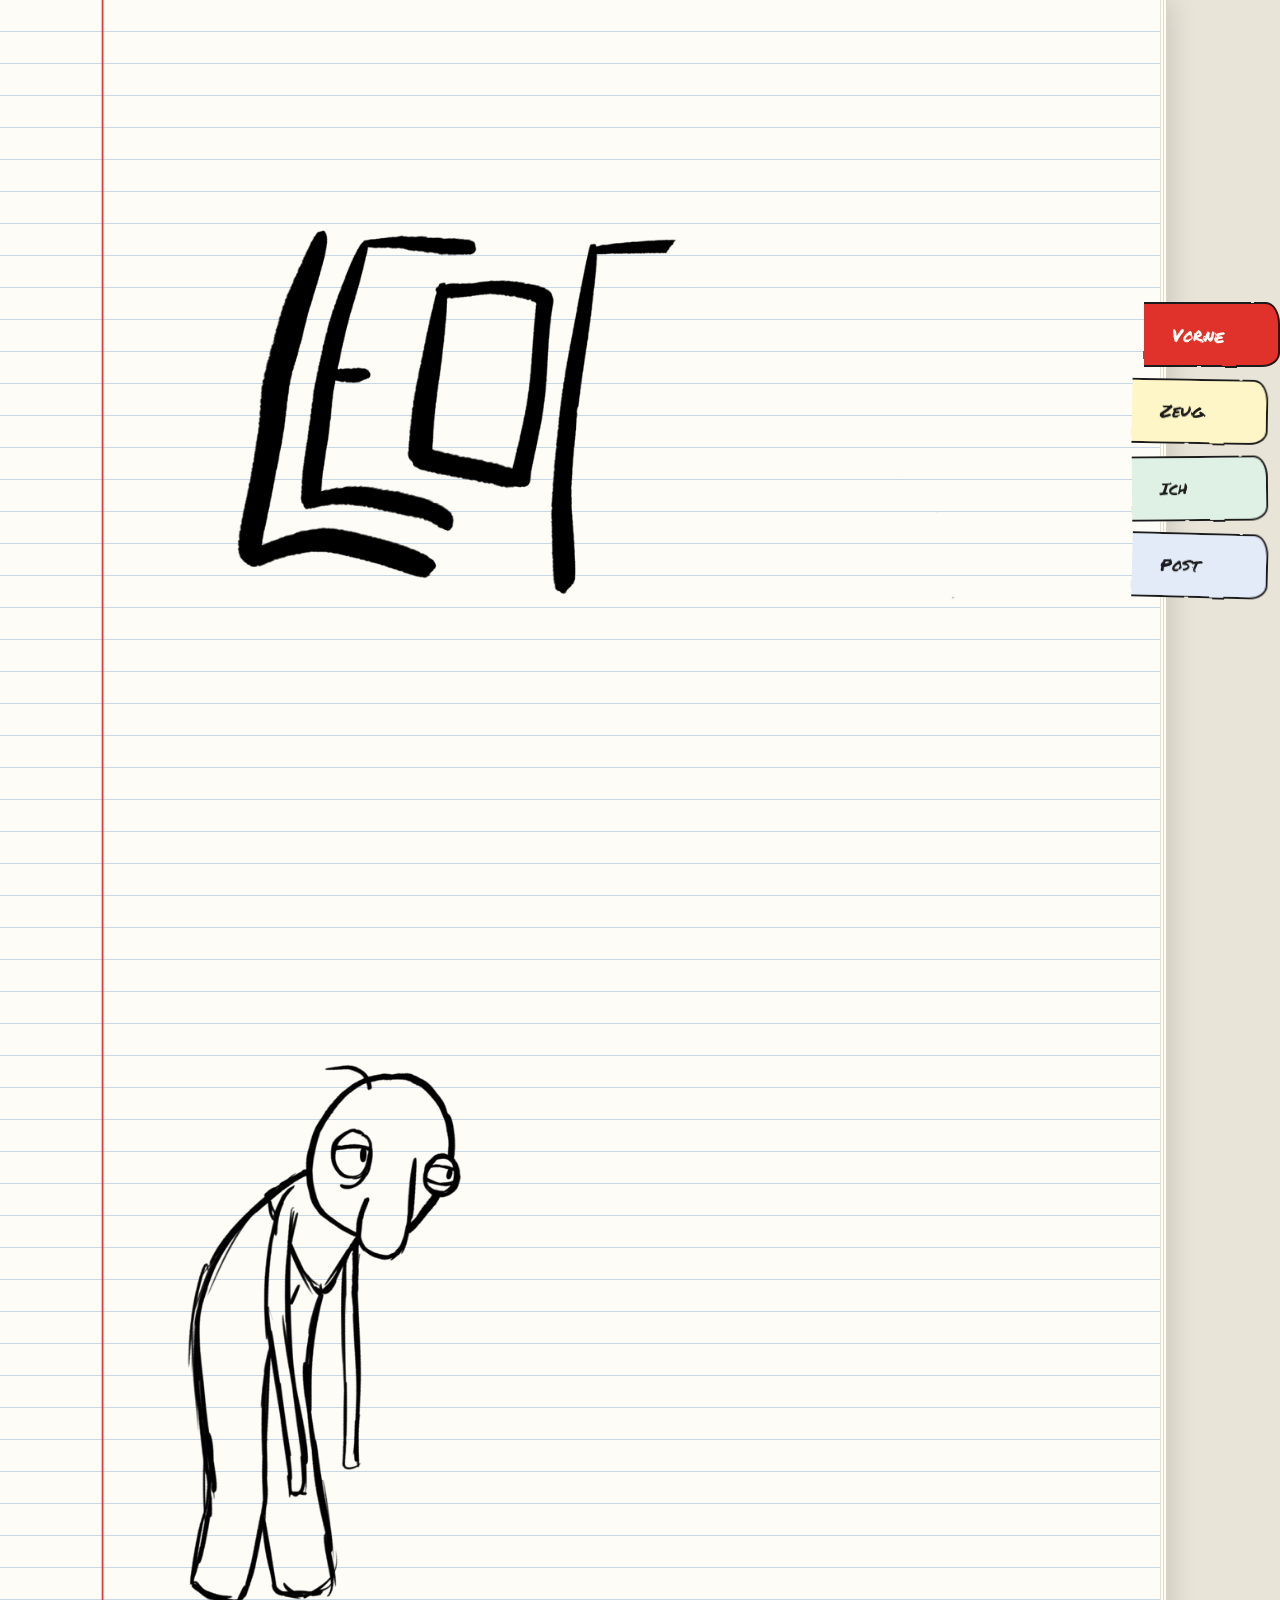
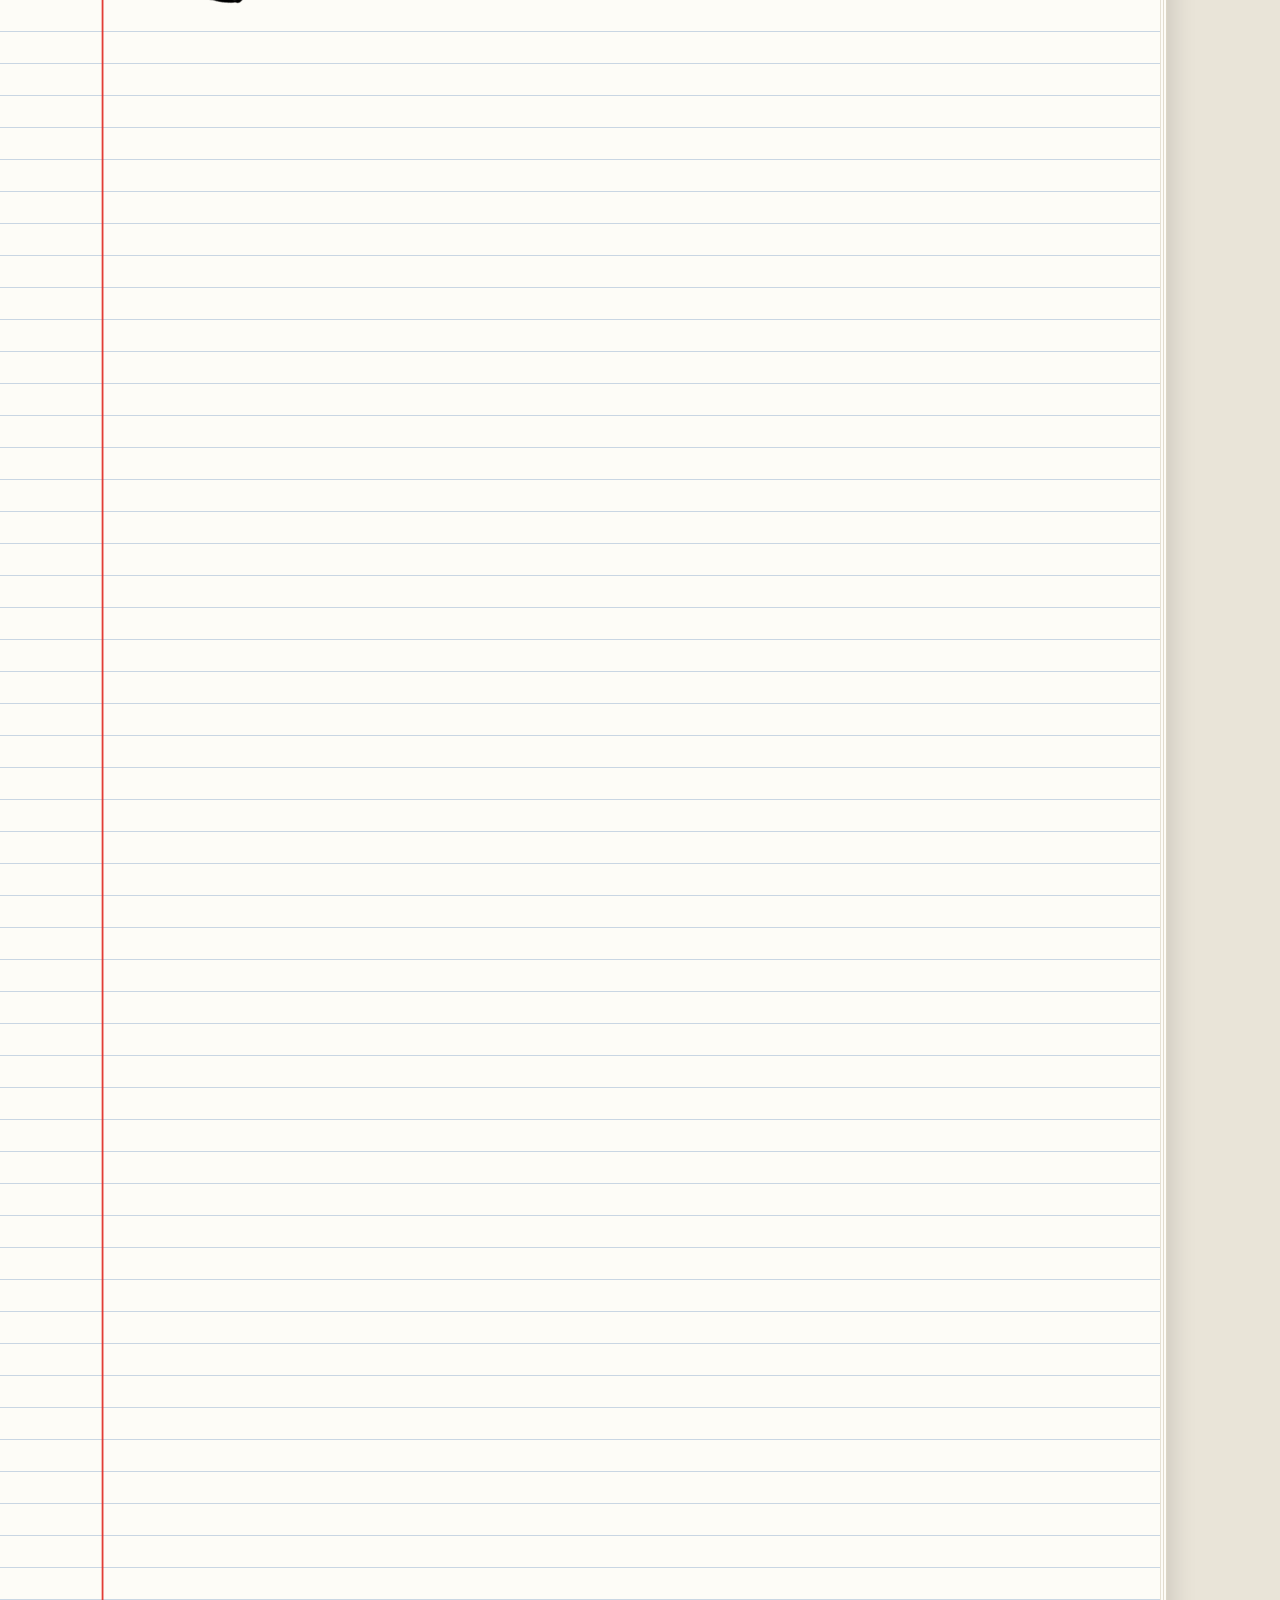
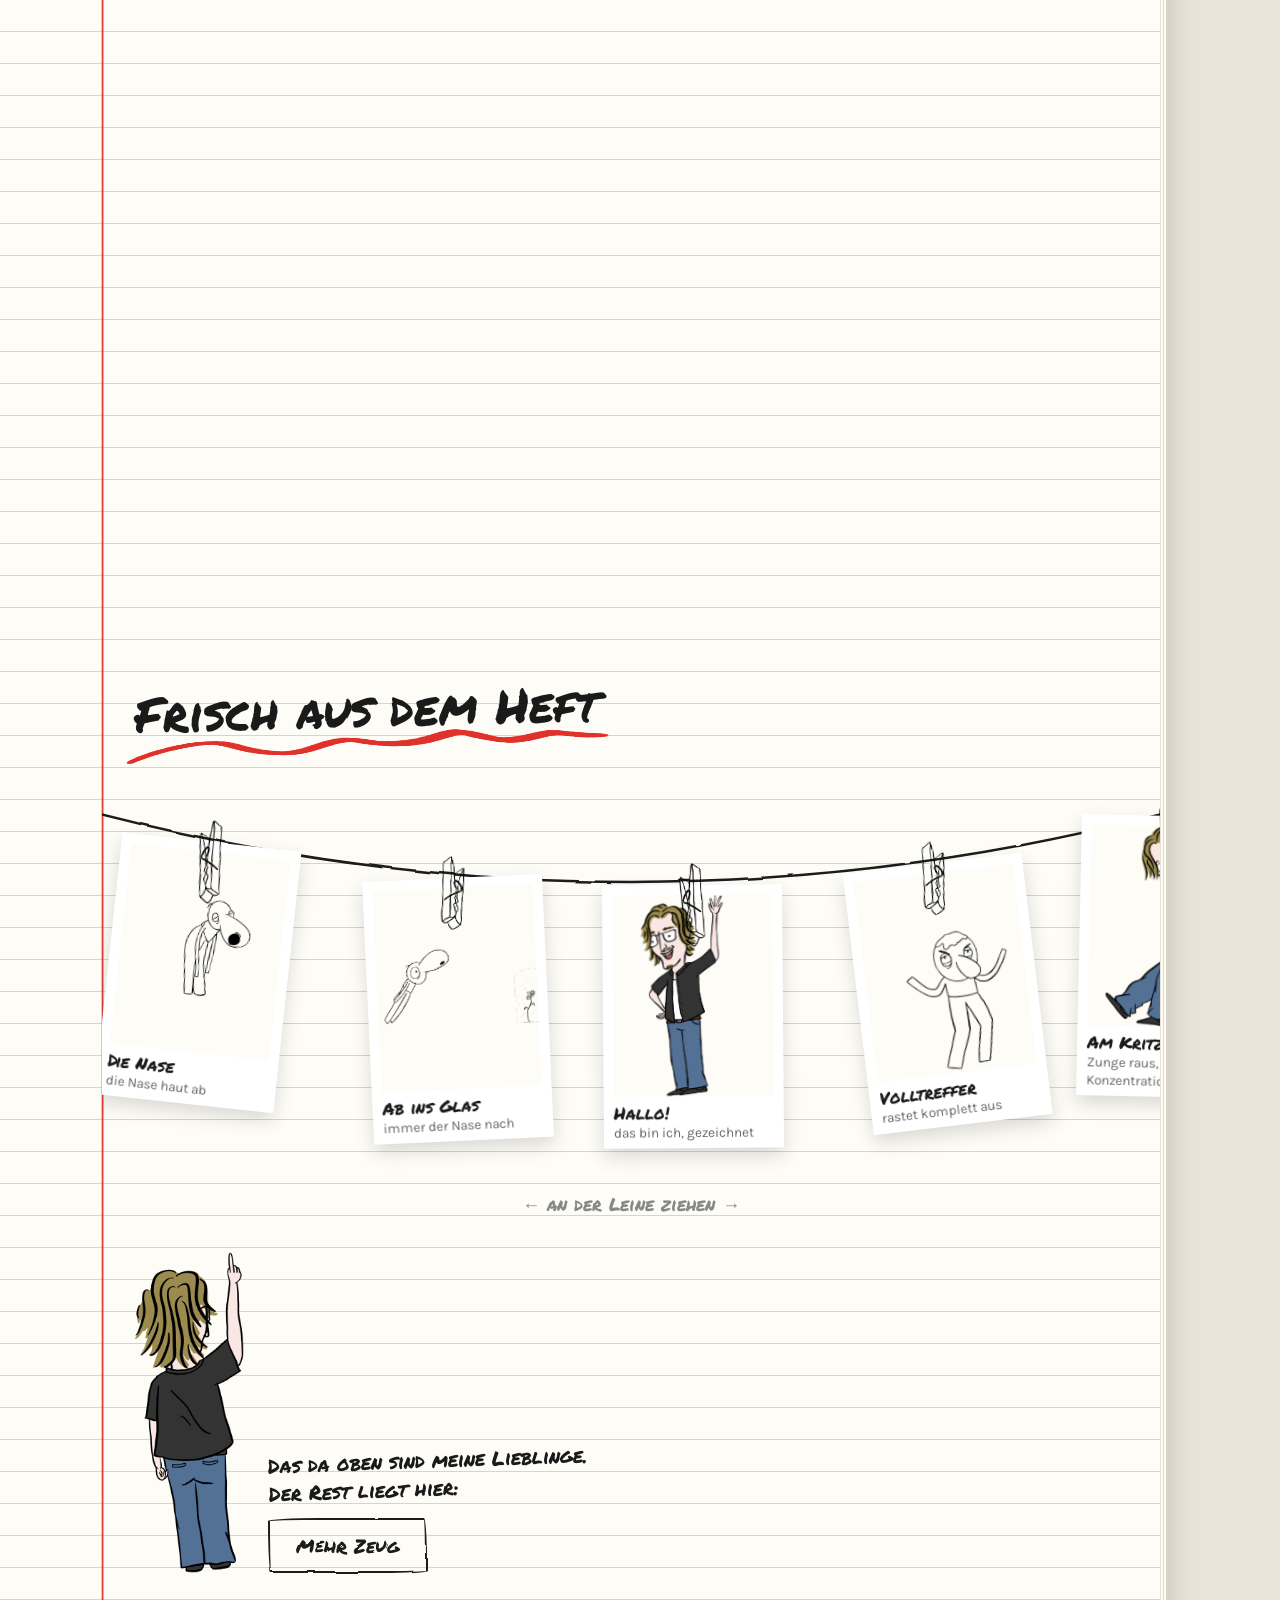
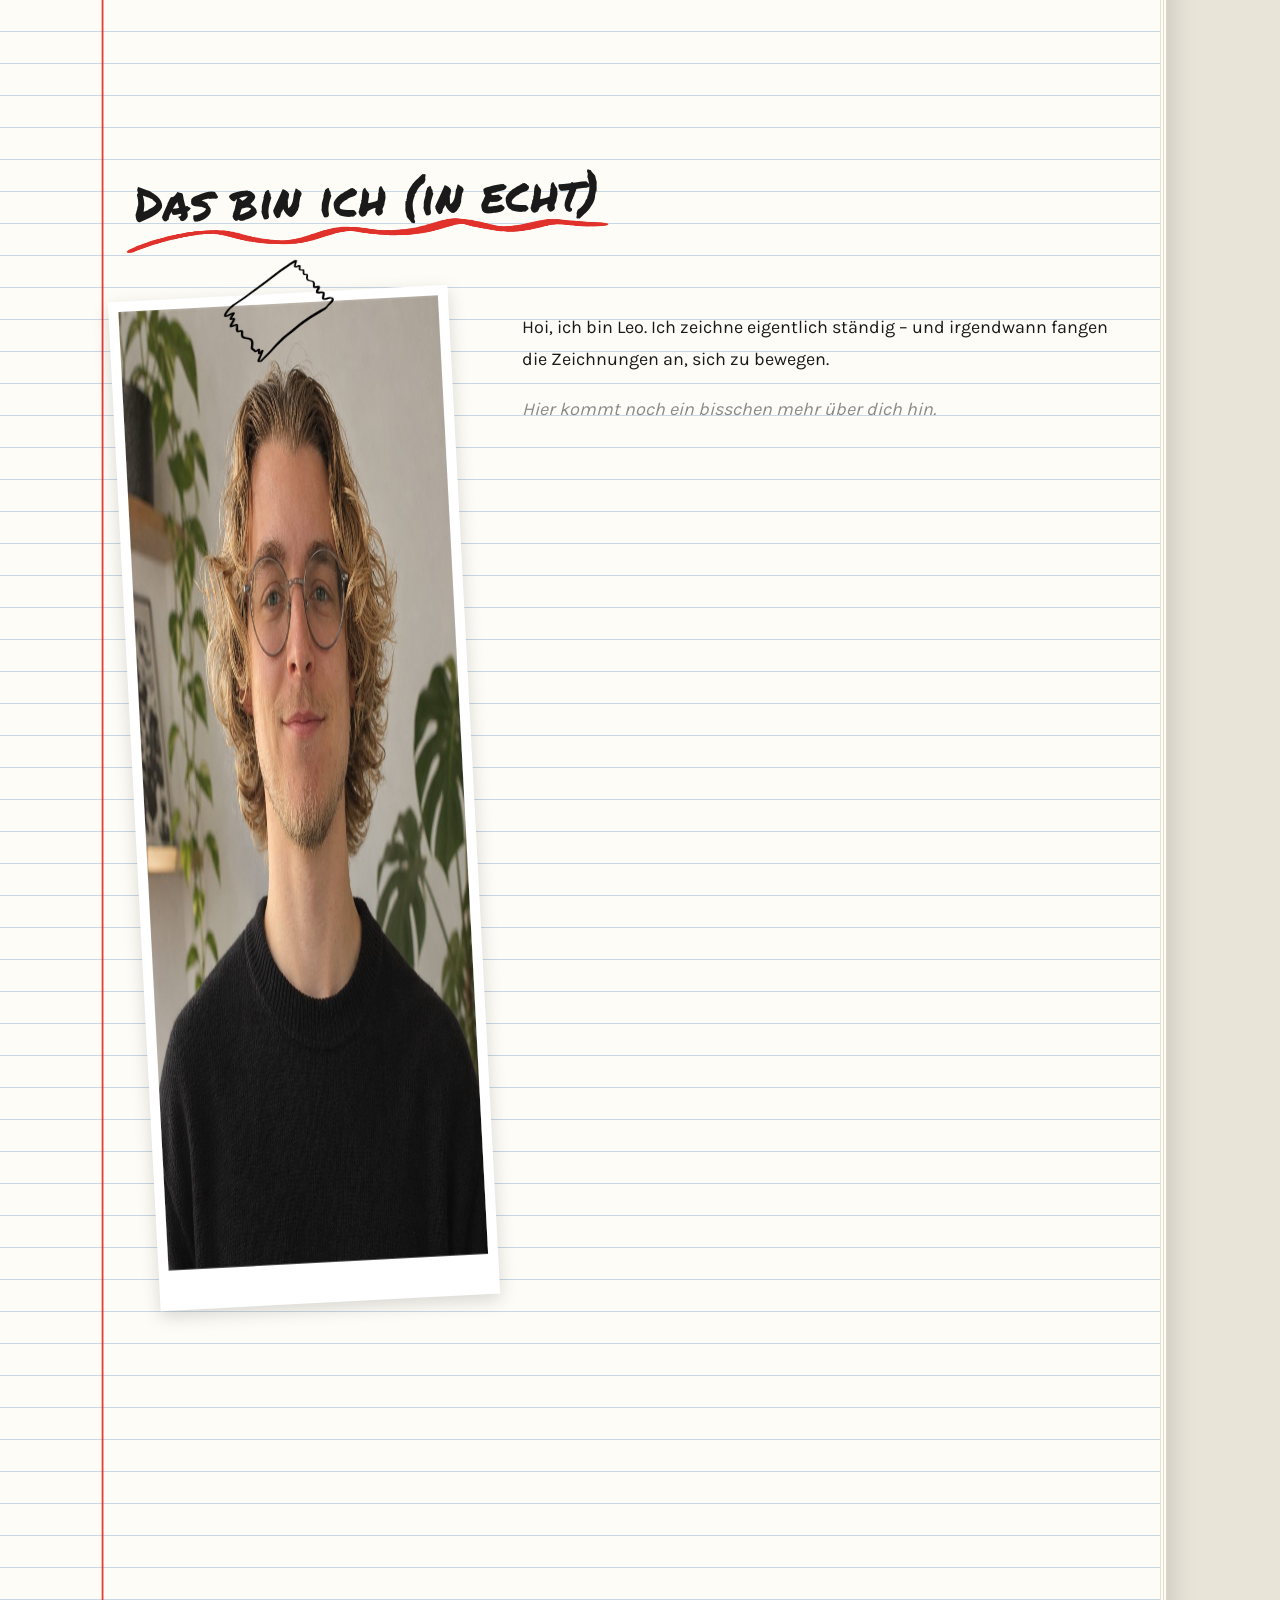
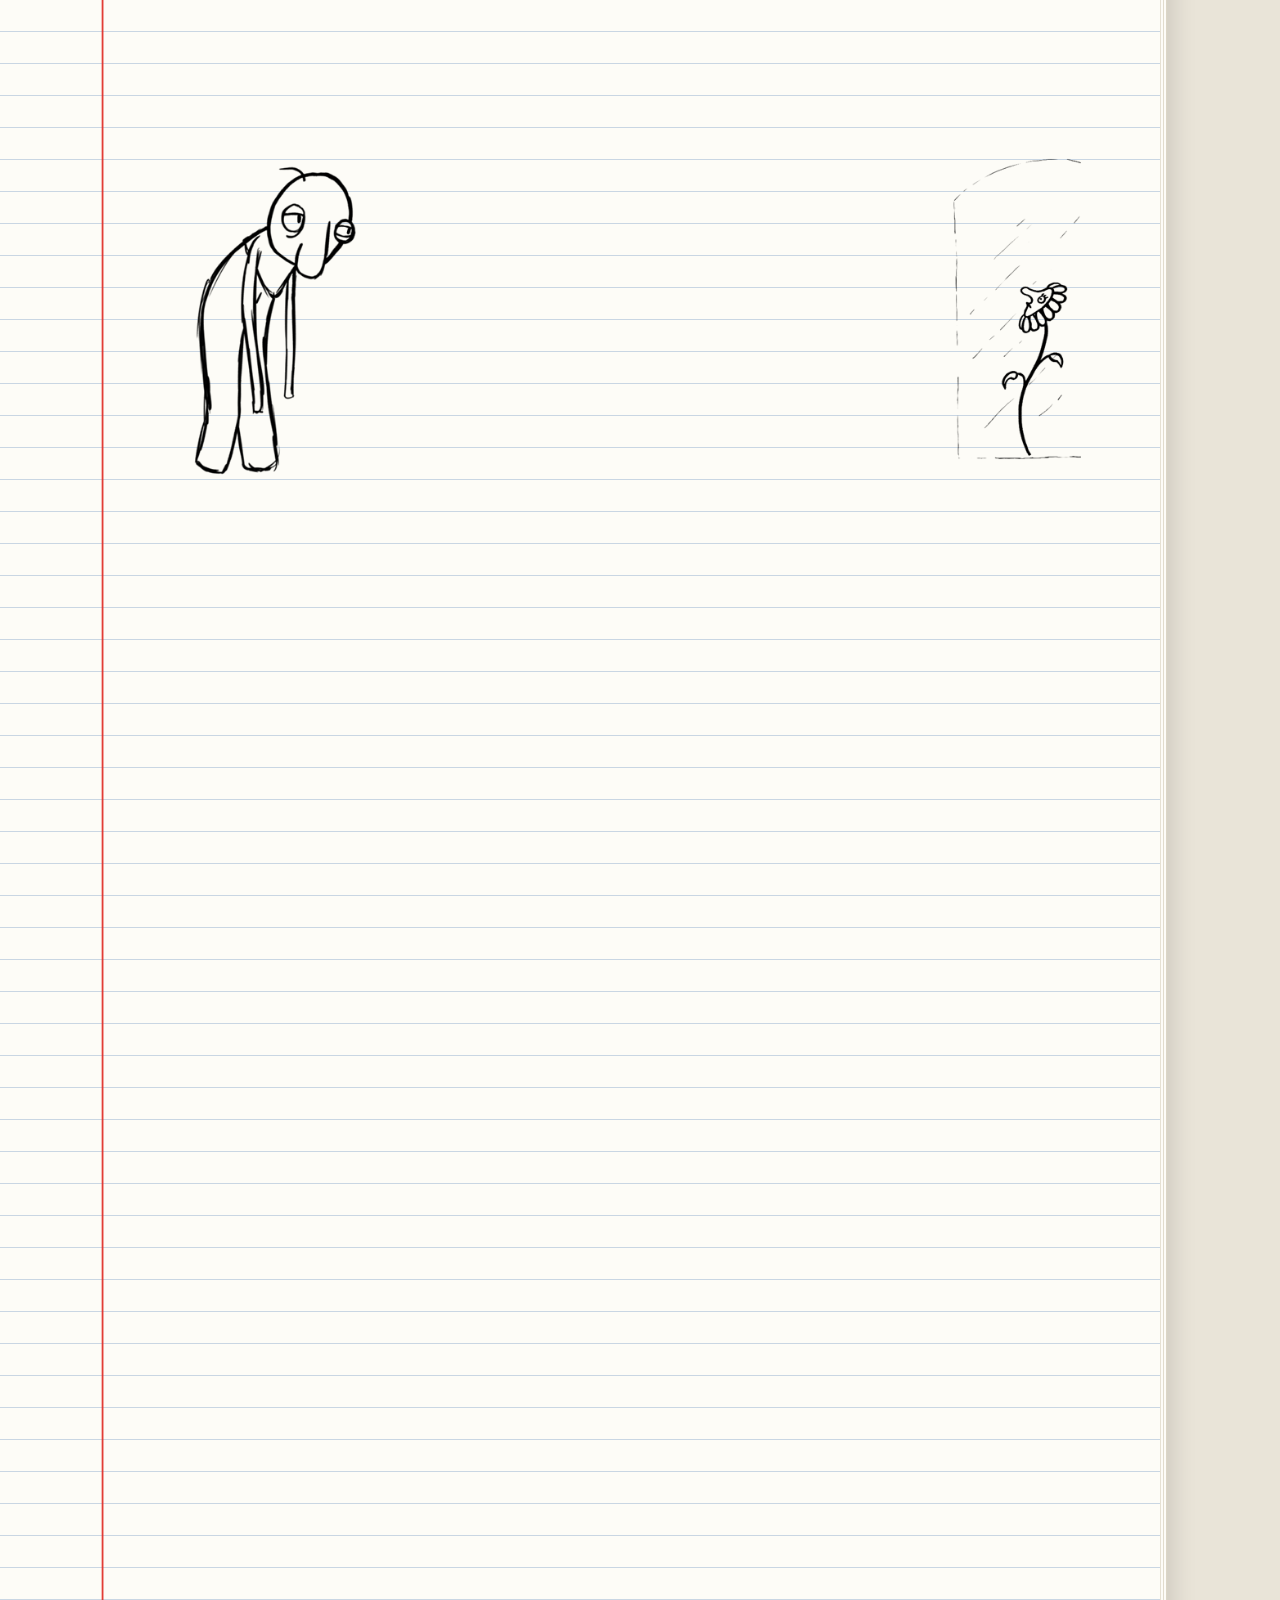
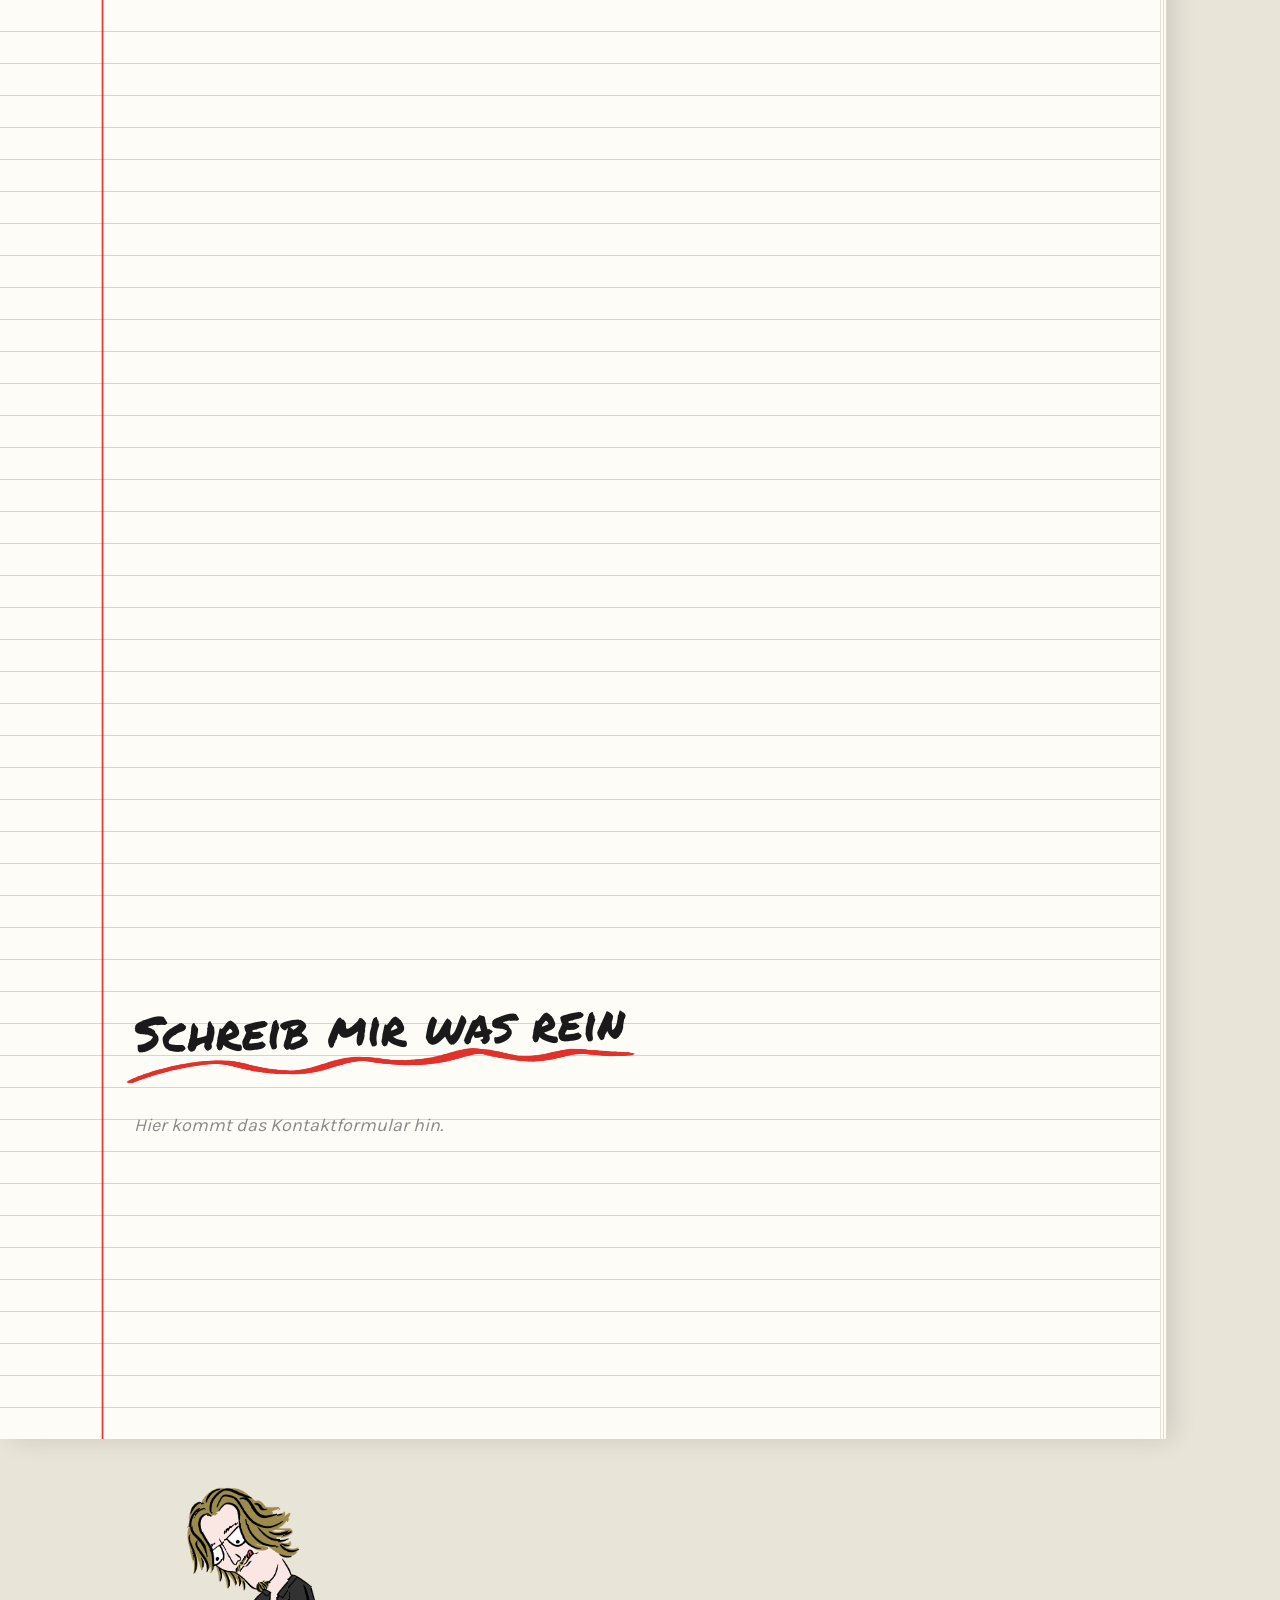
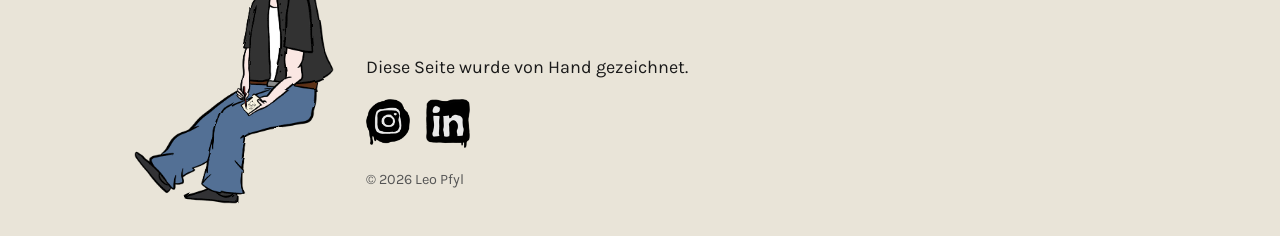
==== commit 33ca6ffe: "Wäscheleine" ====
--- a/index.html
+++ b/index.html
@@ -62,11 +62,23 @@
       </div>
     </section>
 
-    <!-- Wäscheleine mit den besten Arbeiten (kommt im naechsten Schritt) -->
-    <section id="zeug" class="abschnitt">
+    <!-- Wäscheleine mit den besten Arbeiten. Die Karten kommen aus data/projekte.json (alle mit "leine": true) -->
+    <section id="zeug" class="abschnitt leine-abschnitt">
       <h2 class="notiz">Frisch aus dem Heft</h2>
-      <p class="platzhalter">Hier kommt die Wäscheleine mit den besten Arbeiten hin.</p>
-      <a class="knopf" href="#zeug">Mehr Zeug</a>
+
+      <div class="leine" aria-label="Ausgewählte Arbeiten – zum Verschieben an der Leine ziehen">
+        <svg class="leine__seil" aria-hidden="true"><path /></svg>
+        <ul class="leine__spur"></ul>
+      </div>
+      <p class="leine__hinweis">← an der Leine ziehen →</p>
+
+      <div class="leine__fuss">
+        <img class="leine__figur" src="assets/img/figuren/zeigend.png" alt="Leo zeigt nach oben auf die Wäscheleine">
+        <div>
+          <p class="leine__sprechblase">Das da oben sind meine Lieblinge.<br>Der Rest liegt hier:</p>
+          <a class="knopf" href="#zeug">Mehr Zeug</a>
+        </div>
+      </div>
     </section>
 
     <!-- Über mich -->
--- a/css/style.css
+++ b/css/style.css
@@ -231,6 +231,112 @@
   opacity: 0;
 }
 .scroll-hinweis img { width: 48px; transform: rotate(150deg); filter: url(#boil-0); }
+
+/* ---------- Wäscheleine ---------- */
+
+.leine {
+  --hoehe: 26rem;
+  position: relative;
+  height: var(--hoehe);
+  margin: 0 -2rem;              /* bis an den Seitenrand */
+  overflow: hidden;
+  cursor: grab;
+  touch-action: pan-y;          /* senkrecht scrollen bleibt möglich */
+  user-select: none;
+}
+.leine.ist-gezogen { cursor: grabbing; }
+
+.leine__seil {
+  position: absolute;
+  inset: 0;
+  width: 100%;
+  height: 100%;
+  overflow: visible;
+  filter: url(#boil-0);
+}
+.leine__seil path {
+  fill: none;
+  stroke: var(--tusche);
+  stroke-width: 2.5;
+  stroke-linecap: round;
+}
+
+.leine__spur {
+  list-style: none;
+  margin: 0;
+  padding: 0;
+}
+
+.karte {
+  position: absolute;
+  top: 0;
+  left: 0;
+  width: 180px;
+  transform-origin: 50% 0;      /* dreht sich um die Klammer */
+  will-change: transform;
+}
+.karte a {
+  display: block;
+  padding: 0.6rem 0.6rem 0.4rem;
+  background: #fff;
+  box-shadow: 0 8px 18px rgb(0 0 0 / 0.14);
+  color: var(--tusche);
+  text-decoration: none;
+  -webkit-user-drag: none;
+}
+.karte__bild {
+  width: 100%;
+  aspect-ratio: 4 / 5;
+  object-fit: contain;
+  background: var(--papier);
+  pointer-events: none;
+}
+.karte__titel {
+  display: block;
+  margin-top: 0.4rem;
+  font-family: var(--schrift-hand);
+  font-size: 1.05rem;
+  line-height: 1.3;
+}
+.karte__notiz {
+  display: block;
+  font-size: 0.85rem;
+  line-height: 1.3;
+  color: #666;
+}
+.karte__klammer {
+  position: absolute;
+  top: -1.4rem;
+  left: 50%;
+  width: 26px;
+  transform: translateX(-50%);
+  pointer-events: none;
+  z-index: 1;
+}
+.karte a:hover,
+.karte a:focus-visible { outline: 3px solid var(--rot); outline-offset: 2px; }
+
+.leine__hinweis {
+  margin: 0;
+  text-align: center;
+  font-family: var(--schrift-hand);
+  color: #888;
+}
+
+.leine__fuss {
+  display: flex;
+  align-items: flex-end;
+  gap: 1.5rem;
+  margin-top: var(--zeile);
+}
+.leine__figur { width: 110px; }
+.leine__sprechblase {
+  margin: 0 0 1rem;
+  font-family: var(--schrift-hand);
+  font-size: 1.25rem;
+  line-height: 1.4;
+  transform: rotate(-2deg);
+}
 
 /* ---------- Daumenkino ---------- */
 
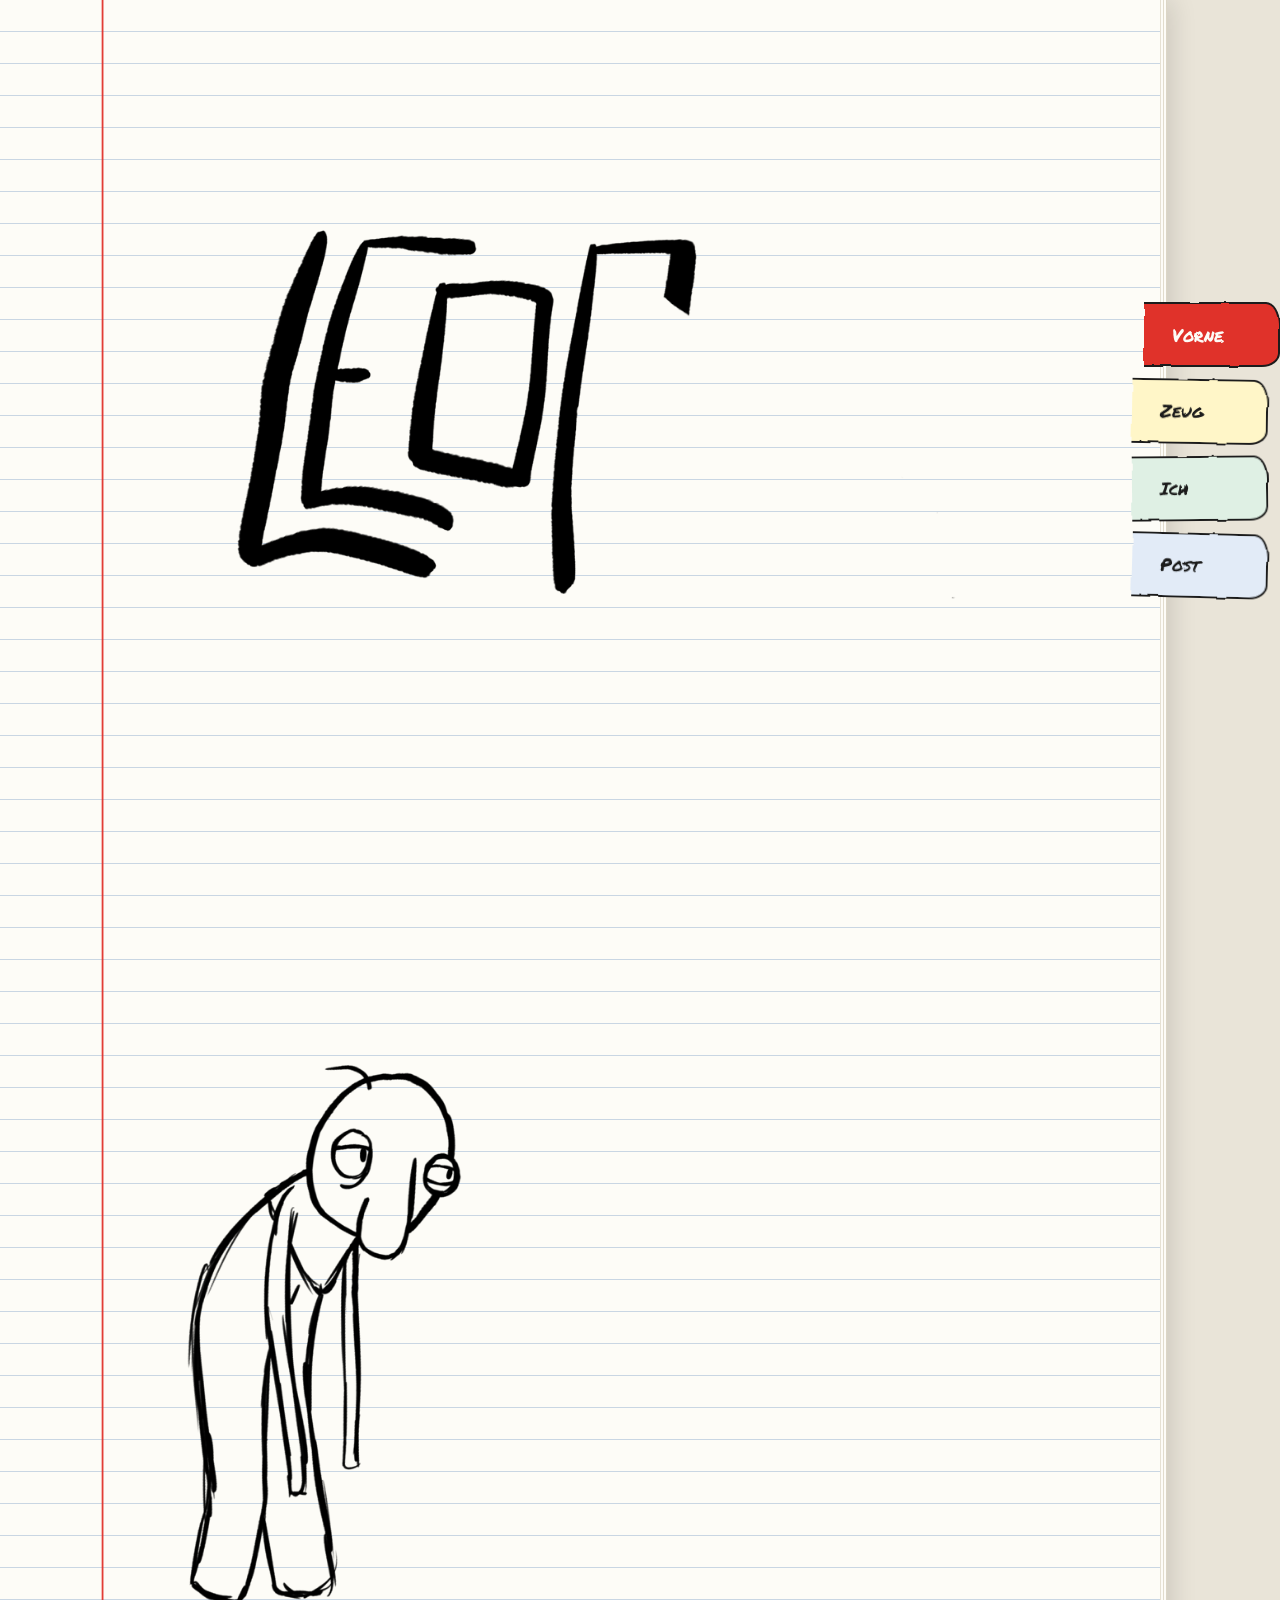
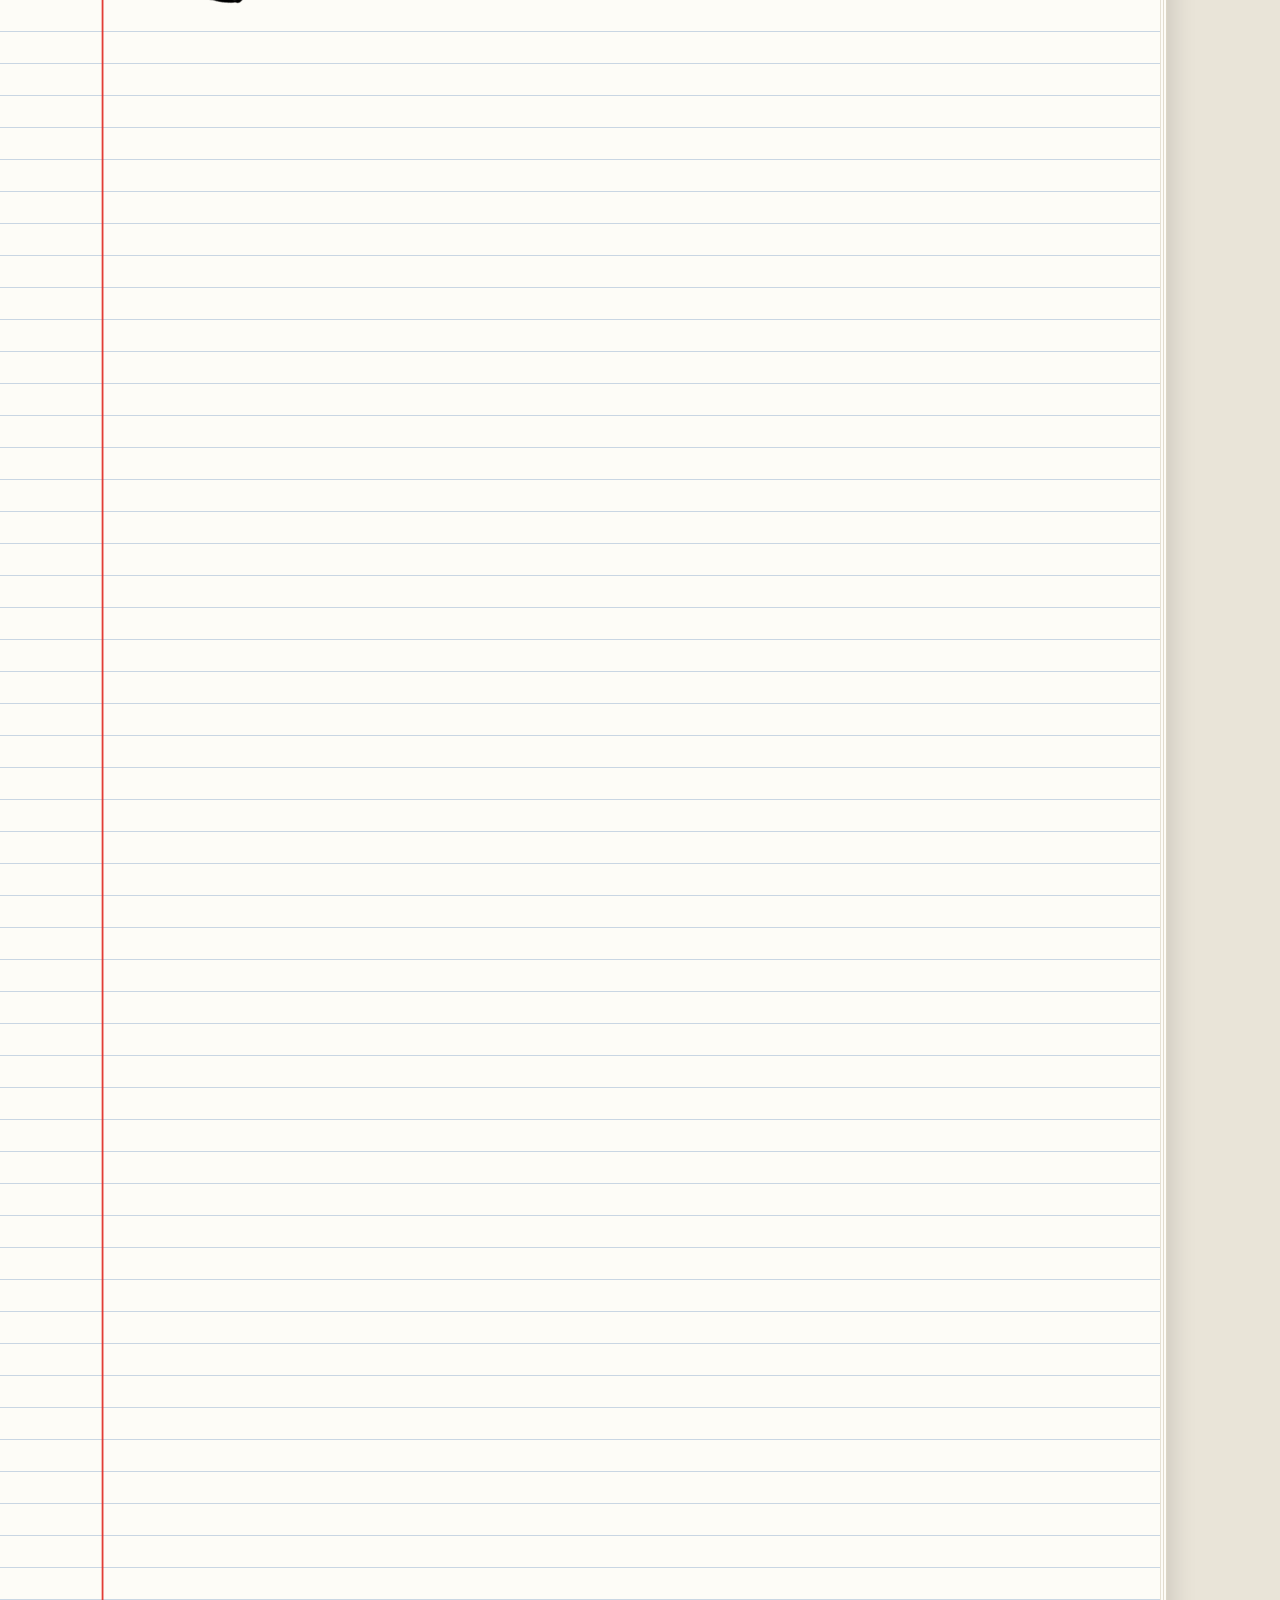
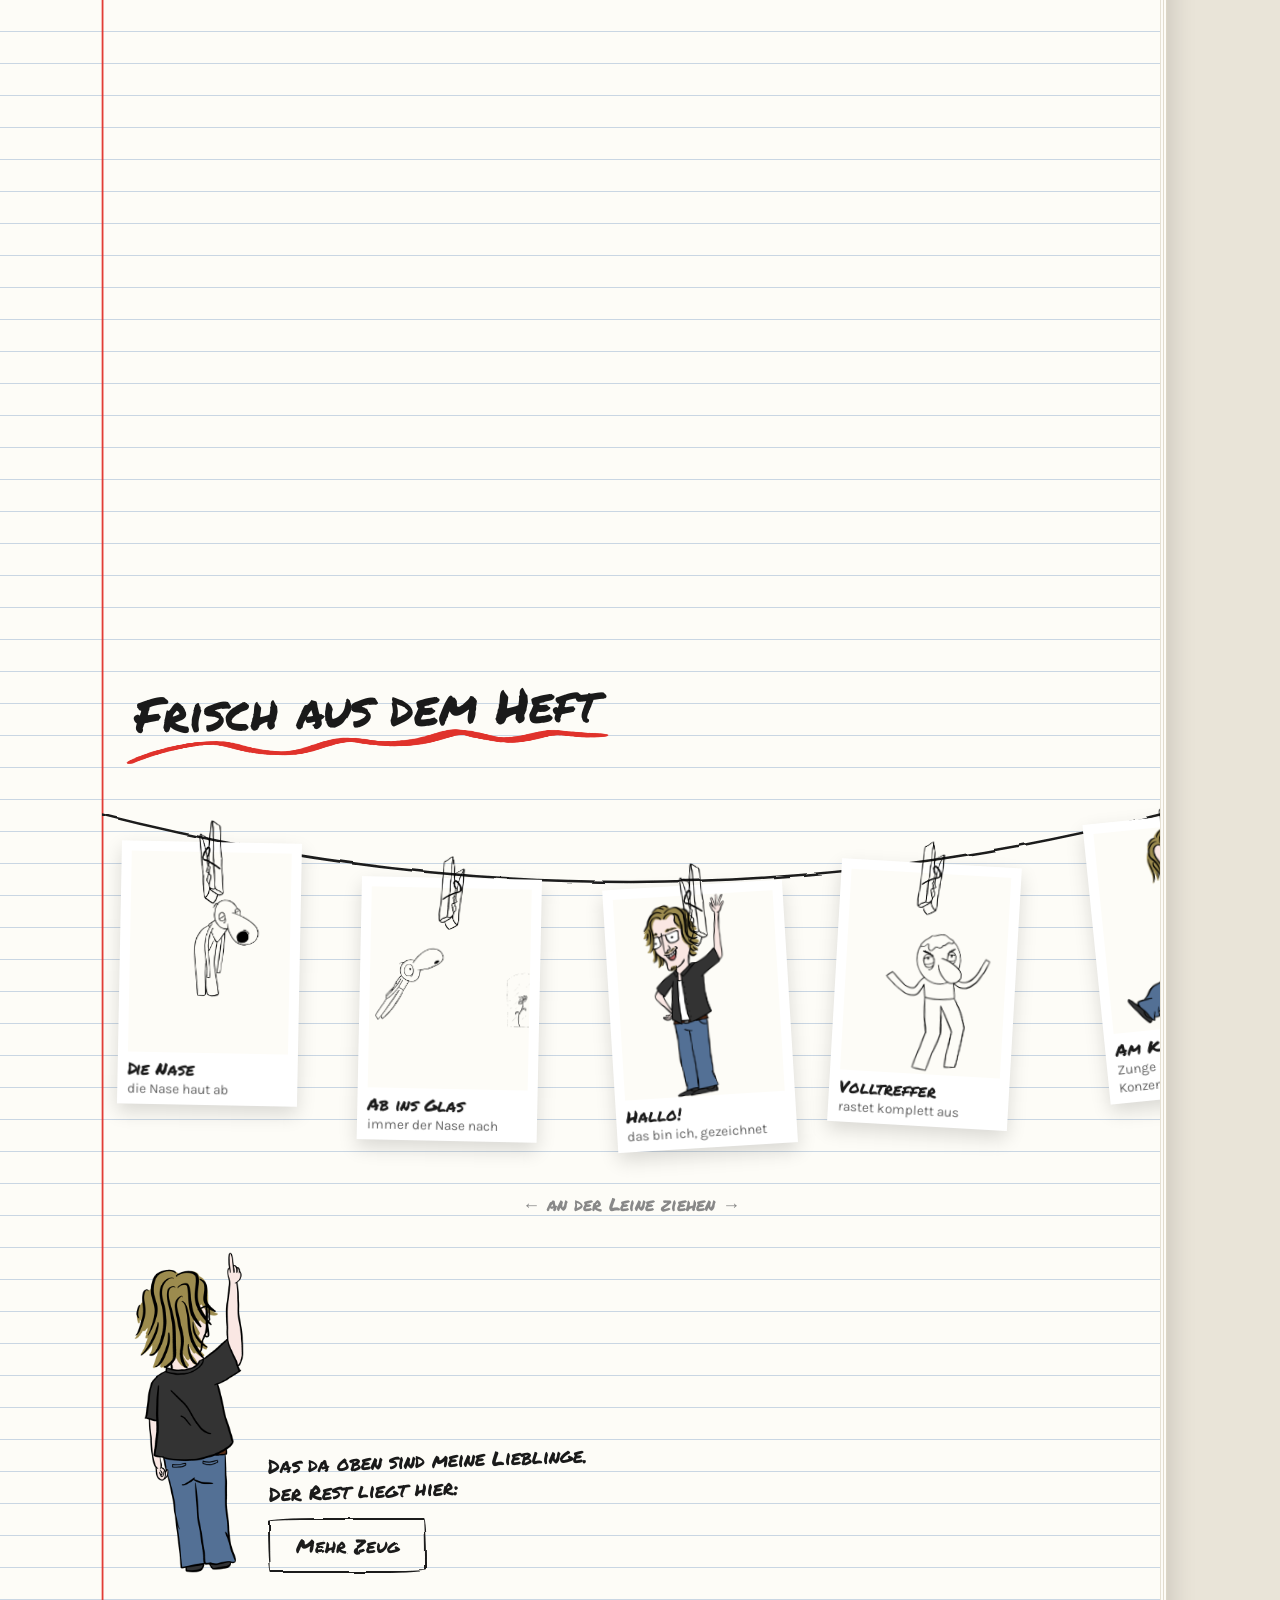
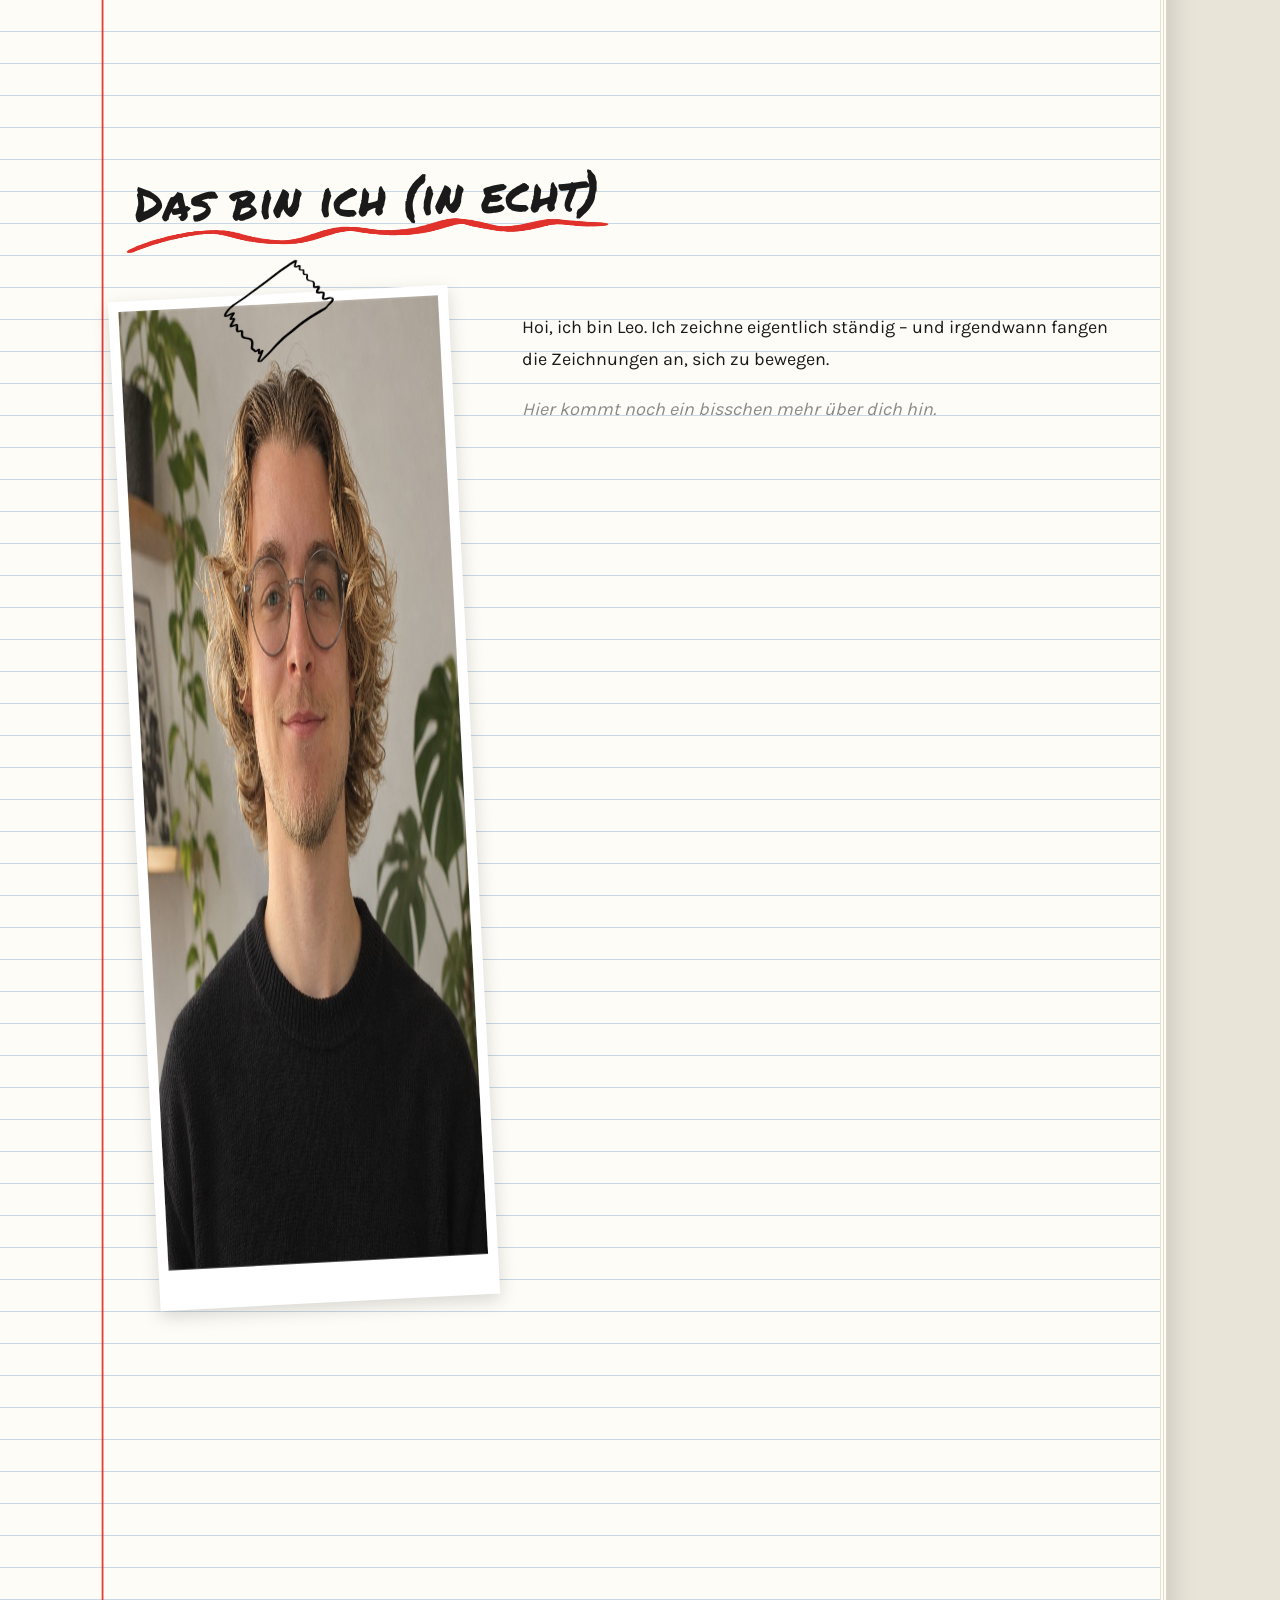
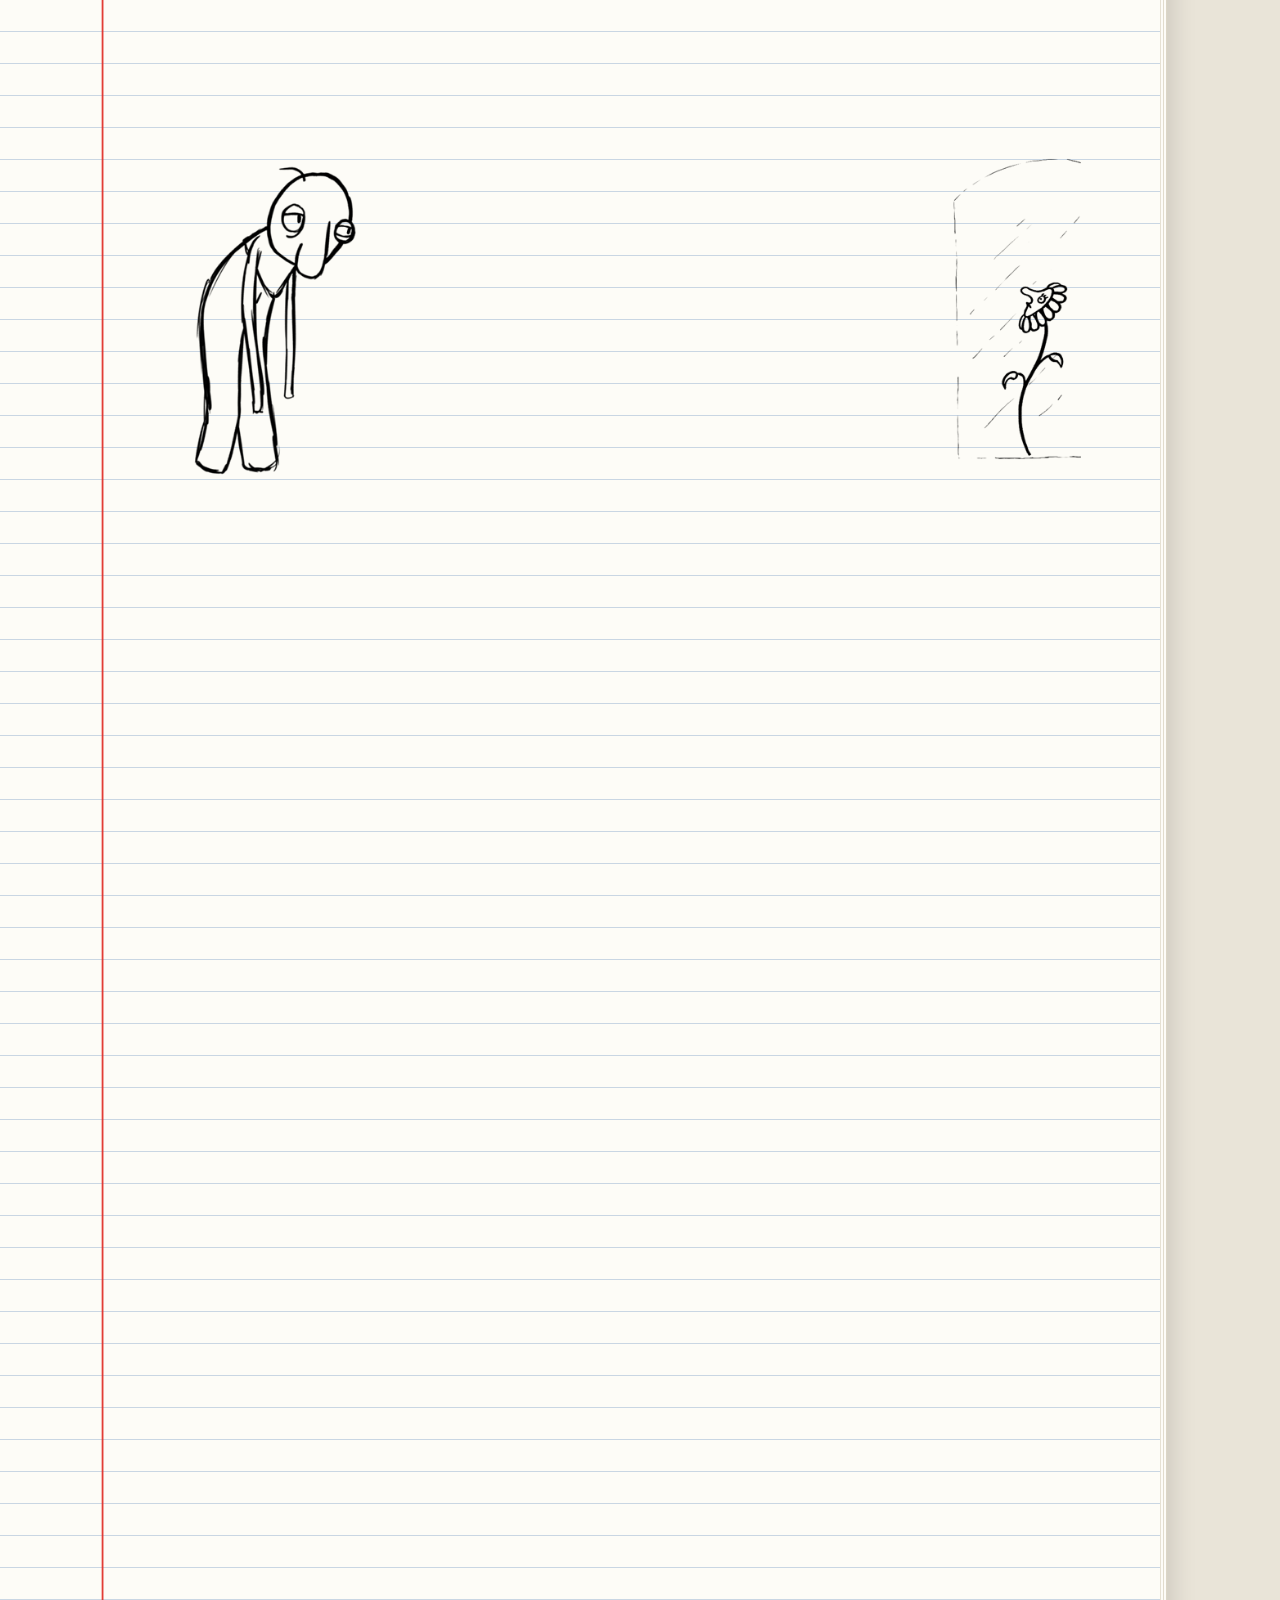
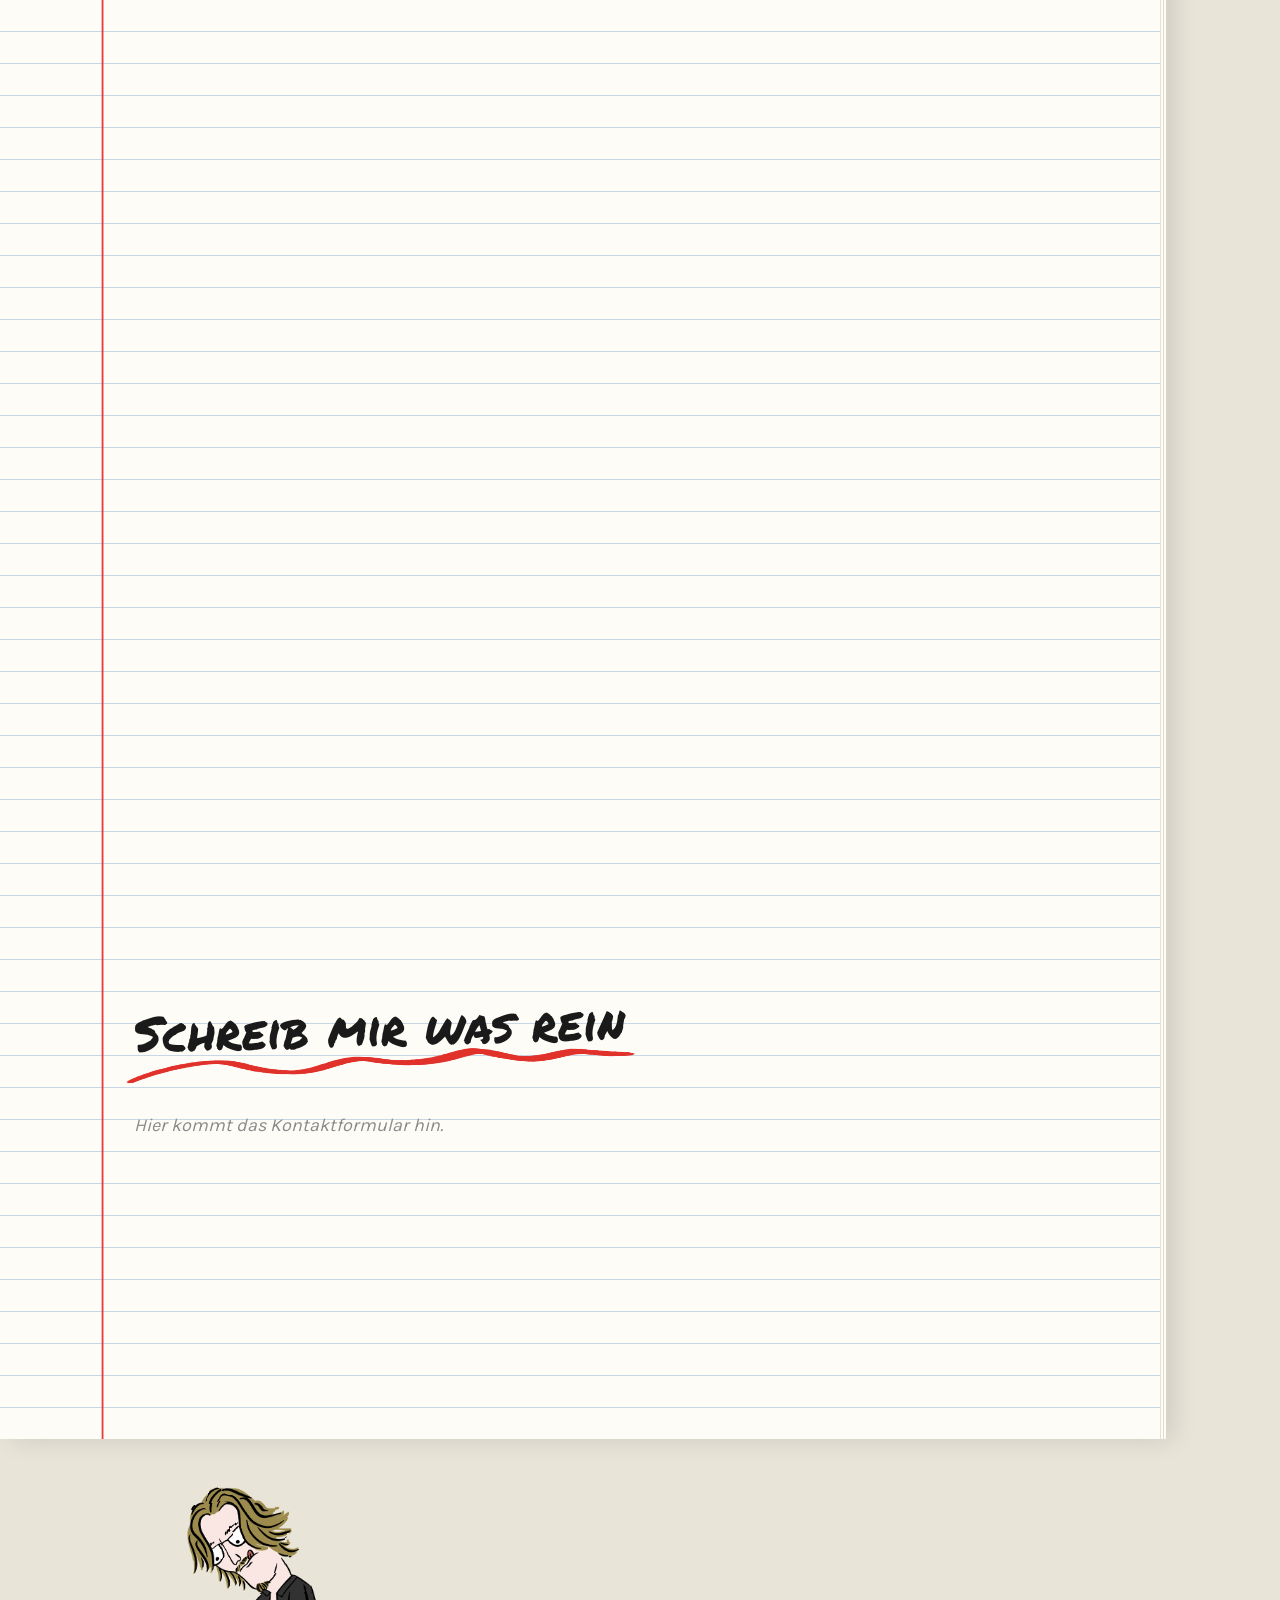
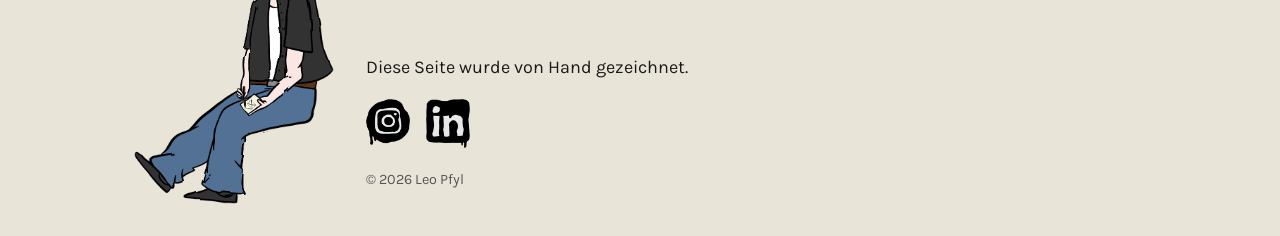
==== commit 8b2b8435: "Projekt seite" ====
--- a/index.html
+++ b/index.html
@@ -8,6 +8,8 @@
   <link rel="icon" href="assets/img/marke/logo.png">
   <link rel="preload" href="assets/fonts/permanent-marker.woff2" as="font" type="font/woff2" crossorigin>
   <link rel="stylesheet" href="css/style.css">
+  <!-- Kommt man über einen Seitenwechsel, startet die Seite zugekritzelt -->
+  <script>try { if (sessionStorage.getItem("uebergang")) document.documentElement.classList.add("kommt-an"); } catch (e) {}</script>
 </head>
 <body>
 
@@ -18,10 +20,16 @@
     <filter id="boil-2"><feTurbulence type="fractalNoise" baseFrequency="0.03" numOctaves="2" seed="13"/><feDisplacementMap in="SourceGraphic" scale="3"/></filter>
   </svg>
 
-  <!-- Register-Laschen: die Navigation ragt rechts aus dem Skizzenbuch -->
+  <!-- Kritzel-Übergang zwischen den Seiten -->
+  <svg class="uebergang" viewBox="0 0 100 100" preserveAspectRatio="none" aria-hidden="true">
+    <path pathLength="1" d="M-20 -6 L120 -14 L-20 8 L120 0 L-20 22 L120 14 L-20 36 L120 28 L-20 50 L120 42 L-20 64 L120 56 L-20 78 L120 70 L-20 92 L120 84 L-20 106 L120 98 L-20 120 L120 112"/>
+  </svg>
+
+  <!-- Register-Laschen: die Navigation ragt rechts aus dem Skizzenbuch.
+       data-abschnitt: bei welchem Abschnitt der Startseite die Lasche rot wird -->
   <nav class="register" aria-label="Hauptnavigation">
     <a class="lasche" href="#vorne">Vorne</a>
-    <a class="lasche" href="#zeug">Zeug</a>
+    <a class="lasche" href="projekte.html" data-abschnitt="zeug">Zeug</a>
     <a class="lasche" href="#ich">Ich</a>
     <a class="lasche" href="#post">Post</a>
   </nav>
@@ -76,7 +84,7 @@
         <img class="leine__figur" src="assets/img/figuren/zeigend.png" alt="Leo zeigt nach oben auf die Wäscheleine">
         <div>
           <p class="leine__sprechblase">Das da oben sind meine Lieblinge.<br>Der Rest liegt hier:</p>
-          <a class="knopf" href="#zeug">Mehr Zeug</a>
+          <a class="knopf" href="projekte.html">Mehr Zeug</a>
         </div>
       </div>
     </section>
--- a/css/style.css
+++ b/css/style.css
@@ -435,6 +435,180 @@
 .socials { display: flex; gap: 1rem; margin: 1rem 0; }
 .socials img { width: 44px; transition: transform 0.25s cubic-bezier(.3, 1.6, .5, 1); }
 .socials a:hover img { transform: rotate(-10deg) scale(1.15); }
+
+/* ---------- Kritzel-Übergang ---------- */
+
+.uebergang {
+  position: fixed;
+  inset: 0;
+  width: 100%;
+  height: 100%;
+  z-index: 100;
+  pointer-events: none;
+  visibility: hidden;
+}
+.uebergang path {
+  fill: none;
+  stroke: var(--rot);
+  stroke-width: 22;
+  stroke-linecap: round;
+  stroke-linejoin: round;
+  stroke-dasharray: 1;
+  stroke-dashoffset: 1;
+}
+html.kommt-an .uebergang,
+html.geht-weg .uebergang { visibility: visible; pointer-events: auto; }
+html.kommt-an .uebergang path { stroke-dashoffset: 0; }
+
+/* ---------- Eingeklebte Bilder (Klebeband oben) ---------- */
+
+.eingeklebt {
+  position: relative;
+  display: block;
+  margin: 0;
+  padding: 0.6rem;
+  background: #fff;
+  box-shadow: 0 6px 16px rgb(0 0 0 / 0.13);
+  transform: rotate(var(--r, 0deg));
+}
+.eingeklebt > img:not(.klebeband),
+.eingeklebt > video { width: 100%; background: var(--papier); }
+.klebeband {
+  position: absolute;
+  top: -1.6rem;
+  left: 50%;
+  width: 90px;
+  transform: translateX(-50%) rotate(-6deg);
+  pointer-events: none;
+  z-index: 1;
+}
+
+/* ---------- Projekte-Seite ---------- */
+
+.filter-reiter {
+  display: flex;
+  flex-wrap: wrap;
+  gap: 0.5rem 1.5rem;
+  margin: 0 0 calc(var(--zeile) * 2);
+}
+.filter-reiter__knopf {
+  position: relative;
+  padding: 0.3rem 0.9rem;
+  border: none;
+  background: none;
+  color: var(--tusche);
+  font: inherit;
+  font-family: var(--schrift-hand);
+  font-size: 1.2rem;
+  cursor: pointer;
+}
+.filter-reiter__anzahl { font-size: 0.8em; color: #888; }
+/* aktiver Filter: rot umkringelt mit Leos gezeichnetem Kreis */
+.filter-reiter__knopf::after {
+  content: "";
+  position: absolute;
+  inset: -0.35rem -0.6rem;
+  background: var(--rot);
+  -webkit-mask: url("../assets/img/deko/kreis-kurz.png") center / 100% 100% no-repeat;
+          mask: url("../assets/img/deko/kreis-kurz.png") center / 100% 100% no-repeat;
+  transform: scale(0.4) rotate(-20deg);
+  opacity: 0;
+  transition: transform 0.35s cubic-bezier(.3, 1.6, .5, 1), opacity 0.2s;
+}
+.filter-reiter__knopf[aria-pressed="true"]::after { transform: none; opacity: 1; }
+.filter-reiter__knopf:hover::after { opacity: 0.35; transform: scale(0.9); }
+.filter-reiter__knopf[aria-pressed="true"]:hover::after { opacity: 1; transform: none; }
+
+.zeug__liste {
+  list-style: none;
+  margin: 0;
+  padding: 0;
+  display: grid;
+  grid-template-columns: repeat(auto-fill, minmax(220px, 1fr));
+  gap: calc(var(--zeile) * 2) 2.5rem;
+}
+.zettel a {
+  display: block;
+  color: var(--tusche);
+  text-decoration: none;
+  transform: rotate(var(--r));
+  transition: transform 0.35s cubic-bezier(.3, 1.6, .5, 1);
+}
+.zettel__bild { transition: box-shadow 0.3s; }
+.zettel__bild > img:not(.klebeband) { aspect-ratio: 4 / 5; object-fit: contain; }
+.zettel a:hover,
+.zettel a:focus-visible { transform: rotate(0deg) translateY(-8px); }
+.zettel a:hover .zettel__bild,
+.zettel a:focus-visible .zettel__bild { box-shadow: 0 16px 30px rgb(0 0 0 / 0.2); }
+.zettel a:focus-visible { outline: 3px solid var(--rot); outline-offset: 6px; }
+
+.zettel__titel {
+  display: block;
+  margin-top: 0.75rem;
+  font-family: var(--schrift-hand);
+  font-size: 1.3rem;
+  line-height: 1.3;
+}
+.zettel__notiz {
+  display: block;
+  font-size: 0.95rem;
+  line-height: 1.4;
+  color: #555;
+}
+.zettel a:hover .zettel__titel { color: var(--rot); }
+
+/* ---------- Projekt-Detailseite ---------- */
+
+.zurueck,
+.naechstes {
+  display: inline-flex;
+  align-items: center;
+  gap: 0.5rem;
+  color: var(--tusche);
+  font-family: var(--schrift-hand);
+  text-decoration: none;
+}
+.zurueck { margin-bottom: var(--zeile); }
+.zurueck img { width: 34px; transform: rotate(-135deg); transition: transform 0.3s; }
+.zurueck:hover img { transform: rotate(-135deg) translateY(-6px); }
+
+.projekt__kopf { margin-bottom: calc(var(--zeile) * 2); }
+.projekt__notiz { margin: 0; font-size: 1.25rem; color: #555; }
+.projekt__infos {
+  display: flex;
+  flex-wrap: wrap;
+  gap: 0.25rem 2rem;
+  margin: var(--zeile) 0 0;
+}
+.projekt__infos dt { font-family: var(--schrift-hand); color: var(--rot); }
+.projekt__infos dd { margin: 0; }
+
+.projekt__hauptbild {
+  max-width: 820px;
+  margin-bottom: calc(var(--zeile) * 2);
+  --r: -1deg;
+}
+.projekt__hauptbild .klebeband--links { left: 6%; transform: rotate(-25deg); }
+.projekt__hauptbild .klebeband--rechts { left: auto; right: 6%; transform: rotate(22deg); }
+
+.projekt__text { max-width: 40rem; margin-bottom: calc(var(--zeile) * 2); }
+
+.projekt__galerie {
+  display: grid;
+  grid-template-columns: repeat(auto-fill, minmax(240px, 1fr));
+  gap: calc(var(--zeile) * 2) 2.5rem;
+  margin-bottom: calc(var(--zeile) * 3);
+}
+
+.naechstes {
+  margin-top: var(--zeile);
+  font-size: 1.5rem;
+  flex-wrap: wrap;
+}
+.naechstes__label { color: #888; font-size: 0.8em; width: 100%; }
+.naechstes img { width: 50px; transition: transform 0.3s; }
+.naechstes:hover .naechstes__titel { color: var(--rot); }
+.naechstes:hover img { transform: translateX(8px); }
 
 /* ---------- Kleine Bildschirme ---------- */
 
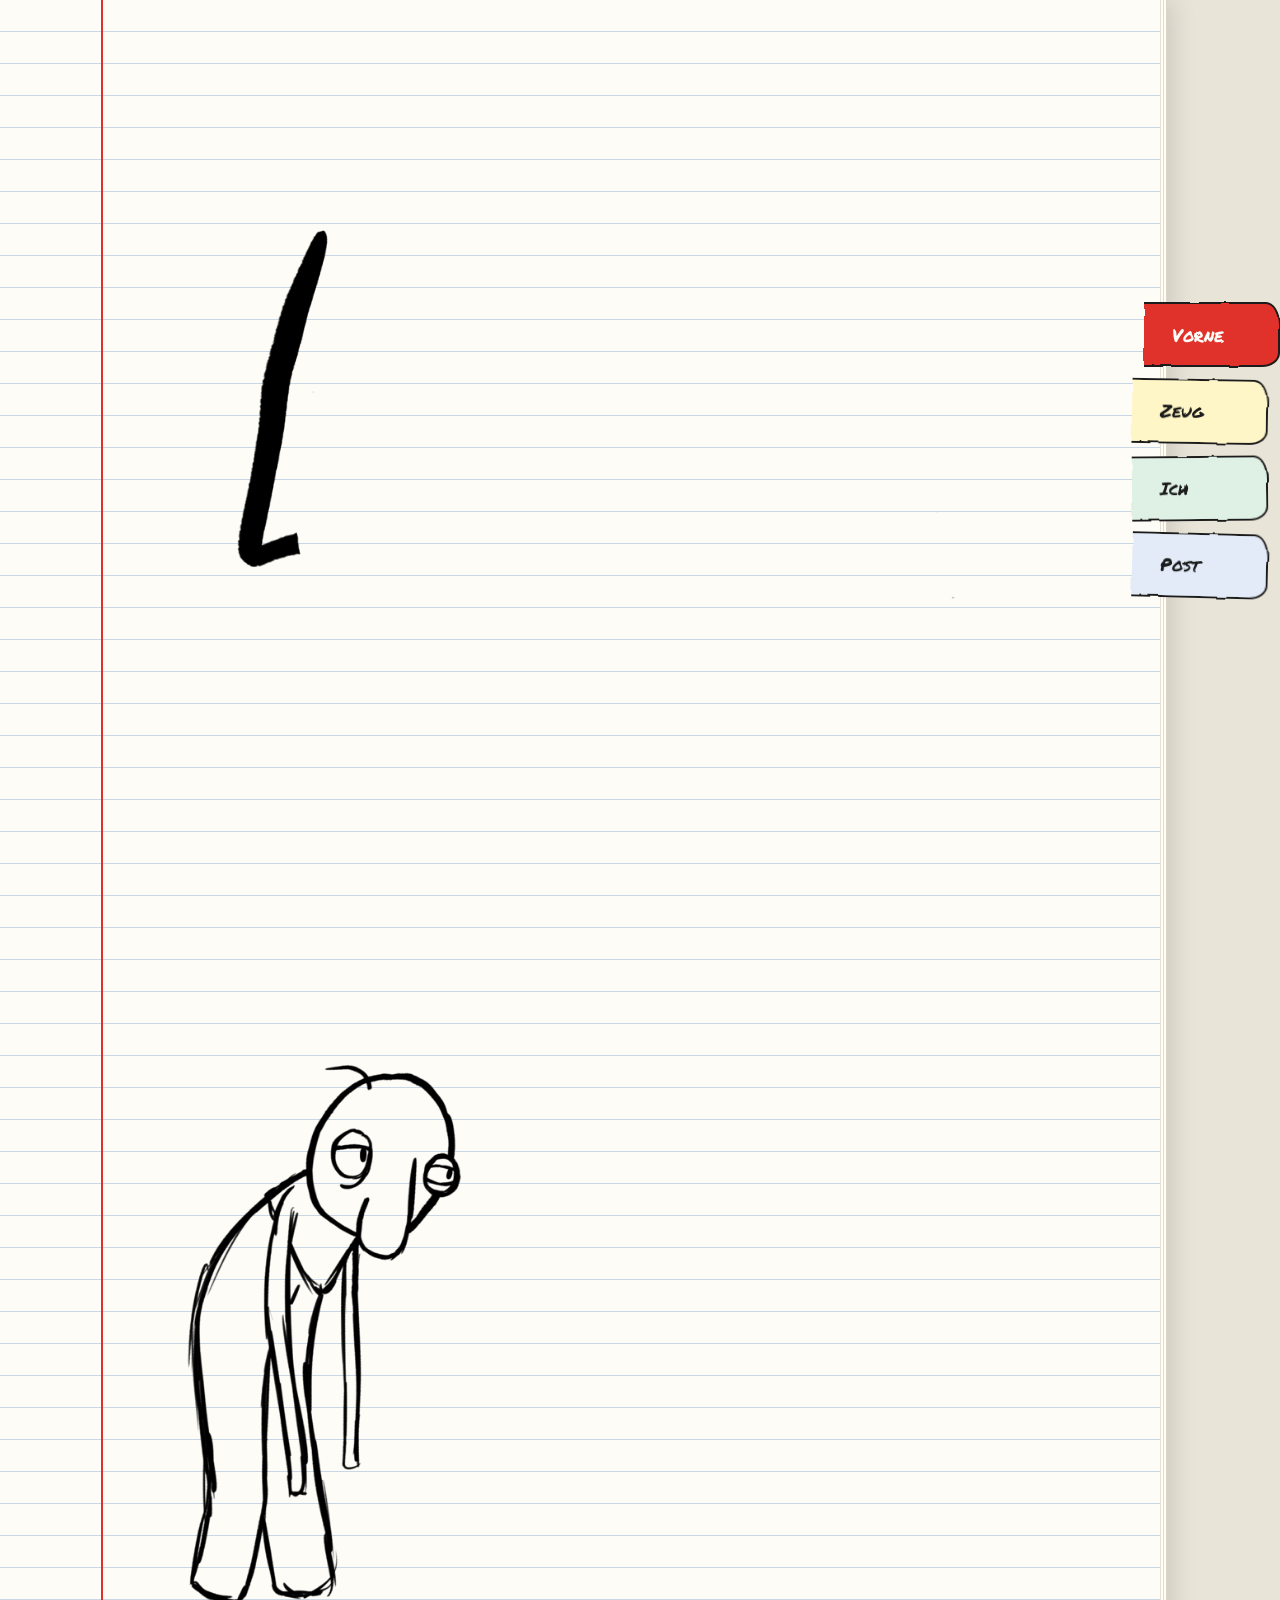
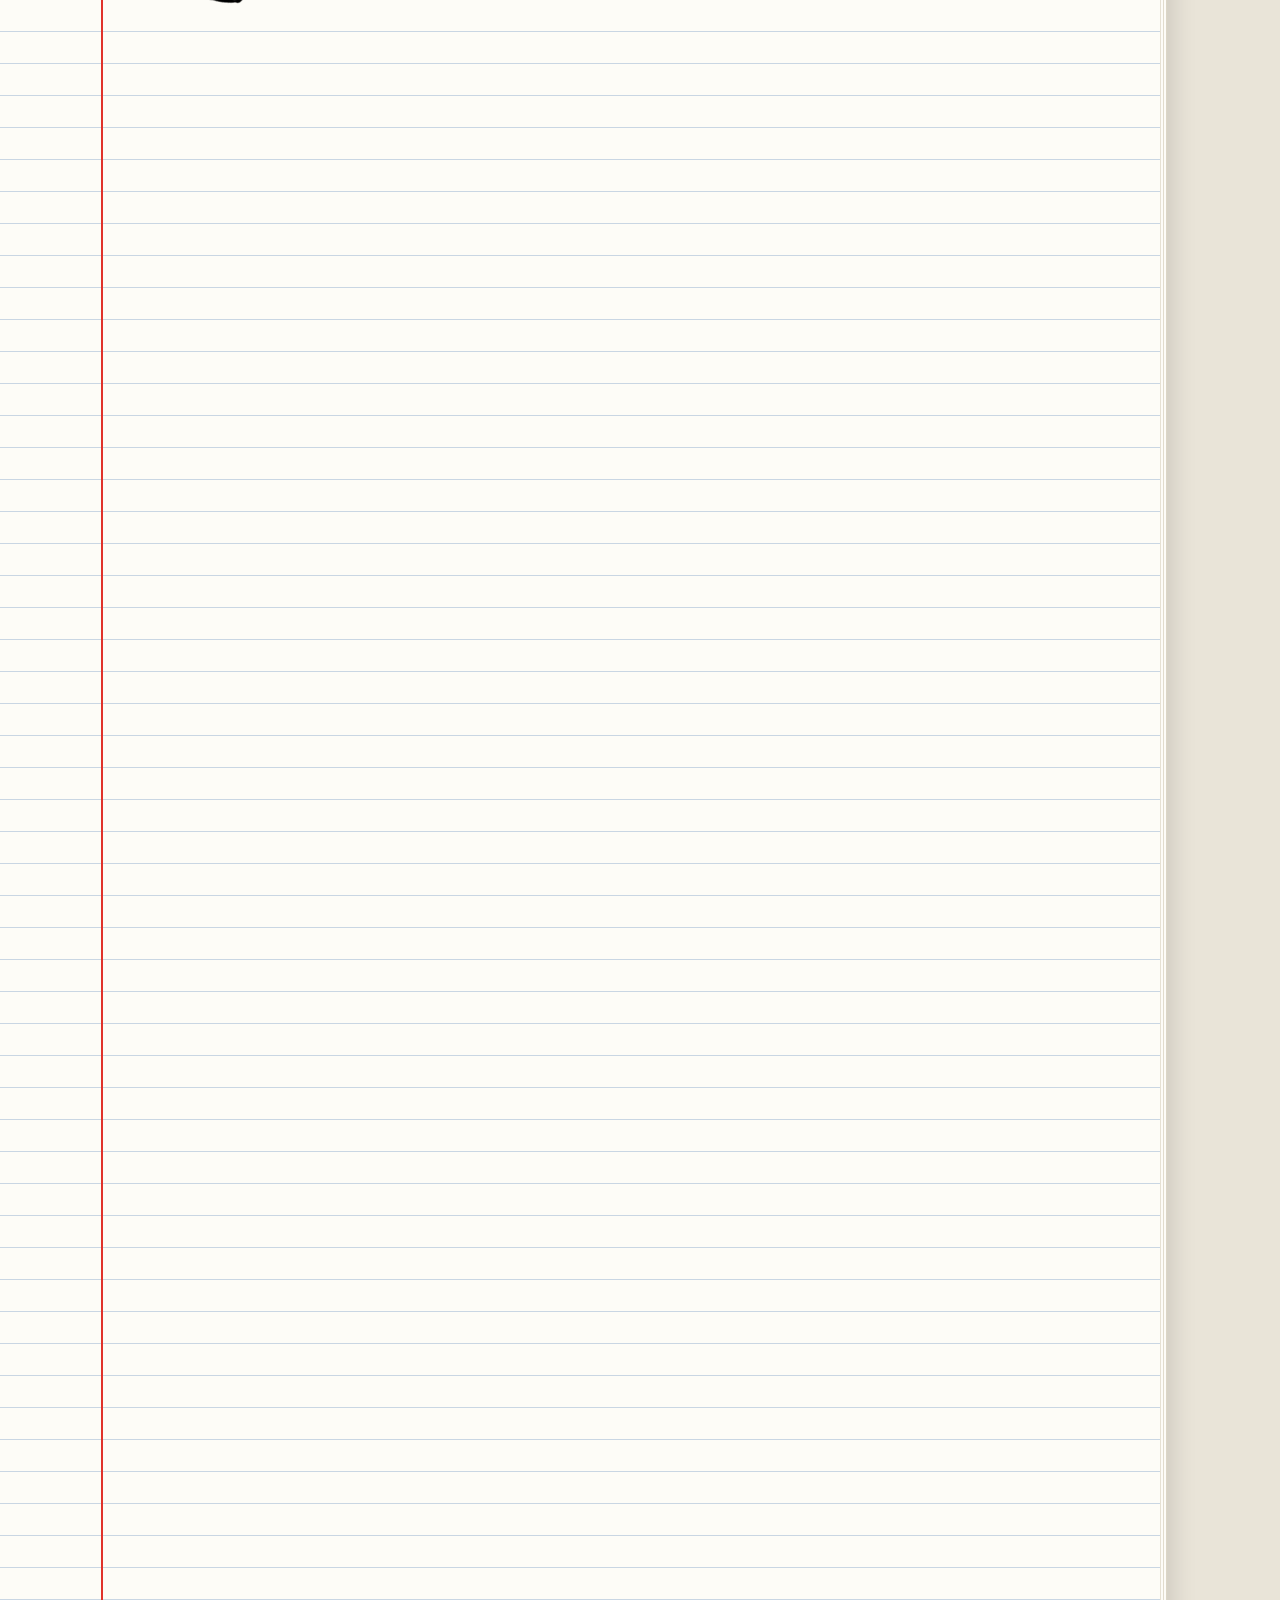
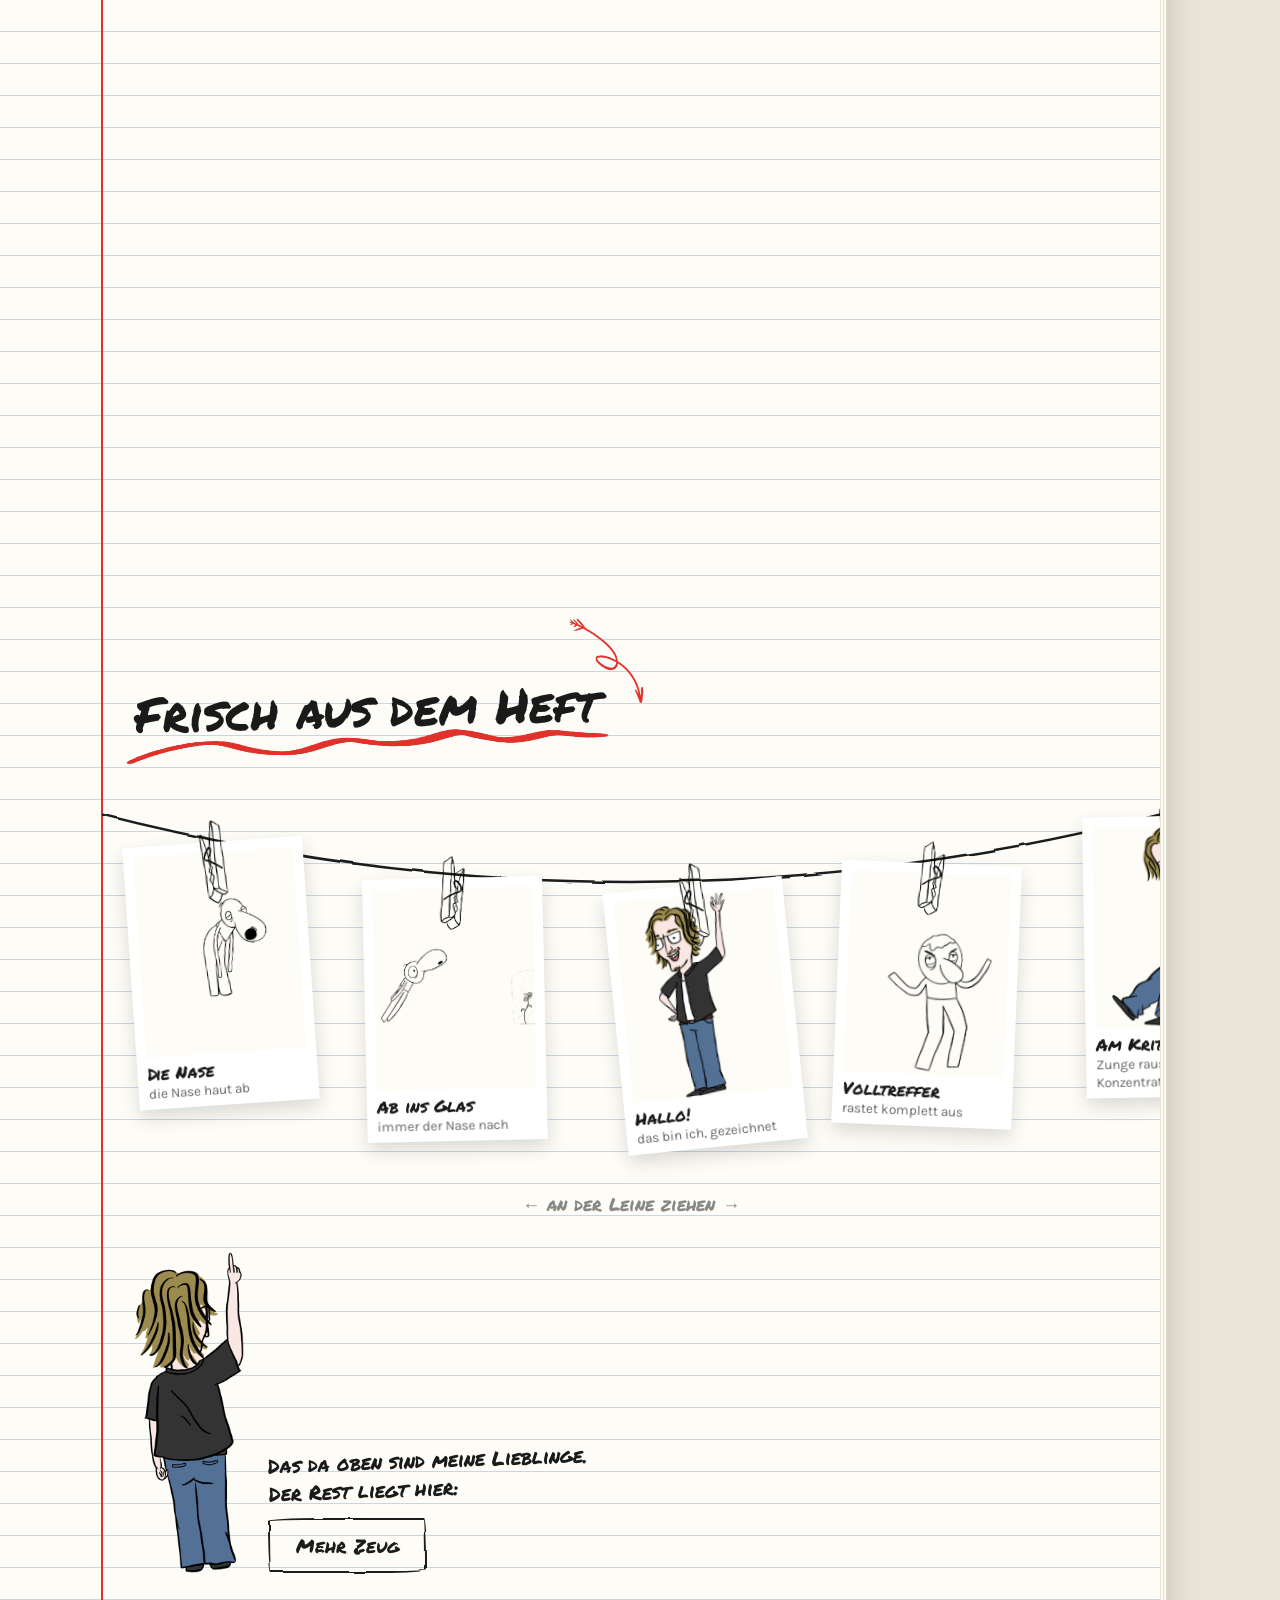
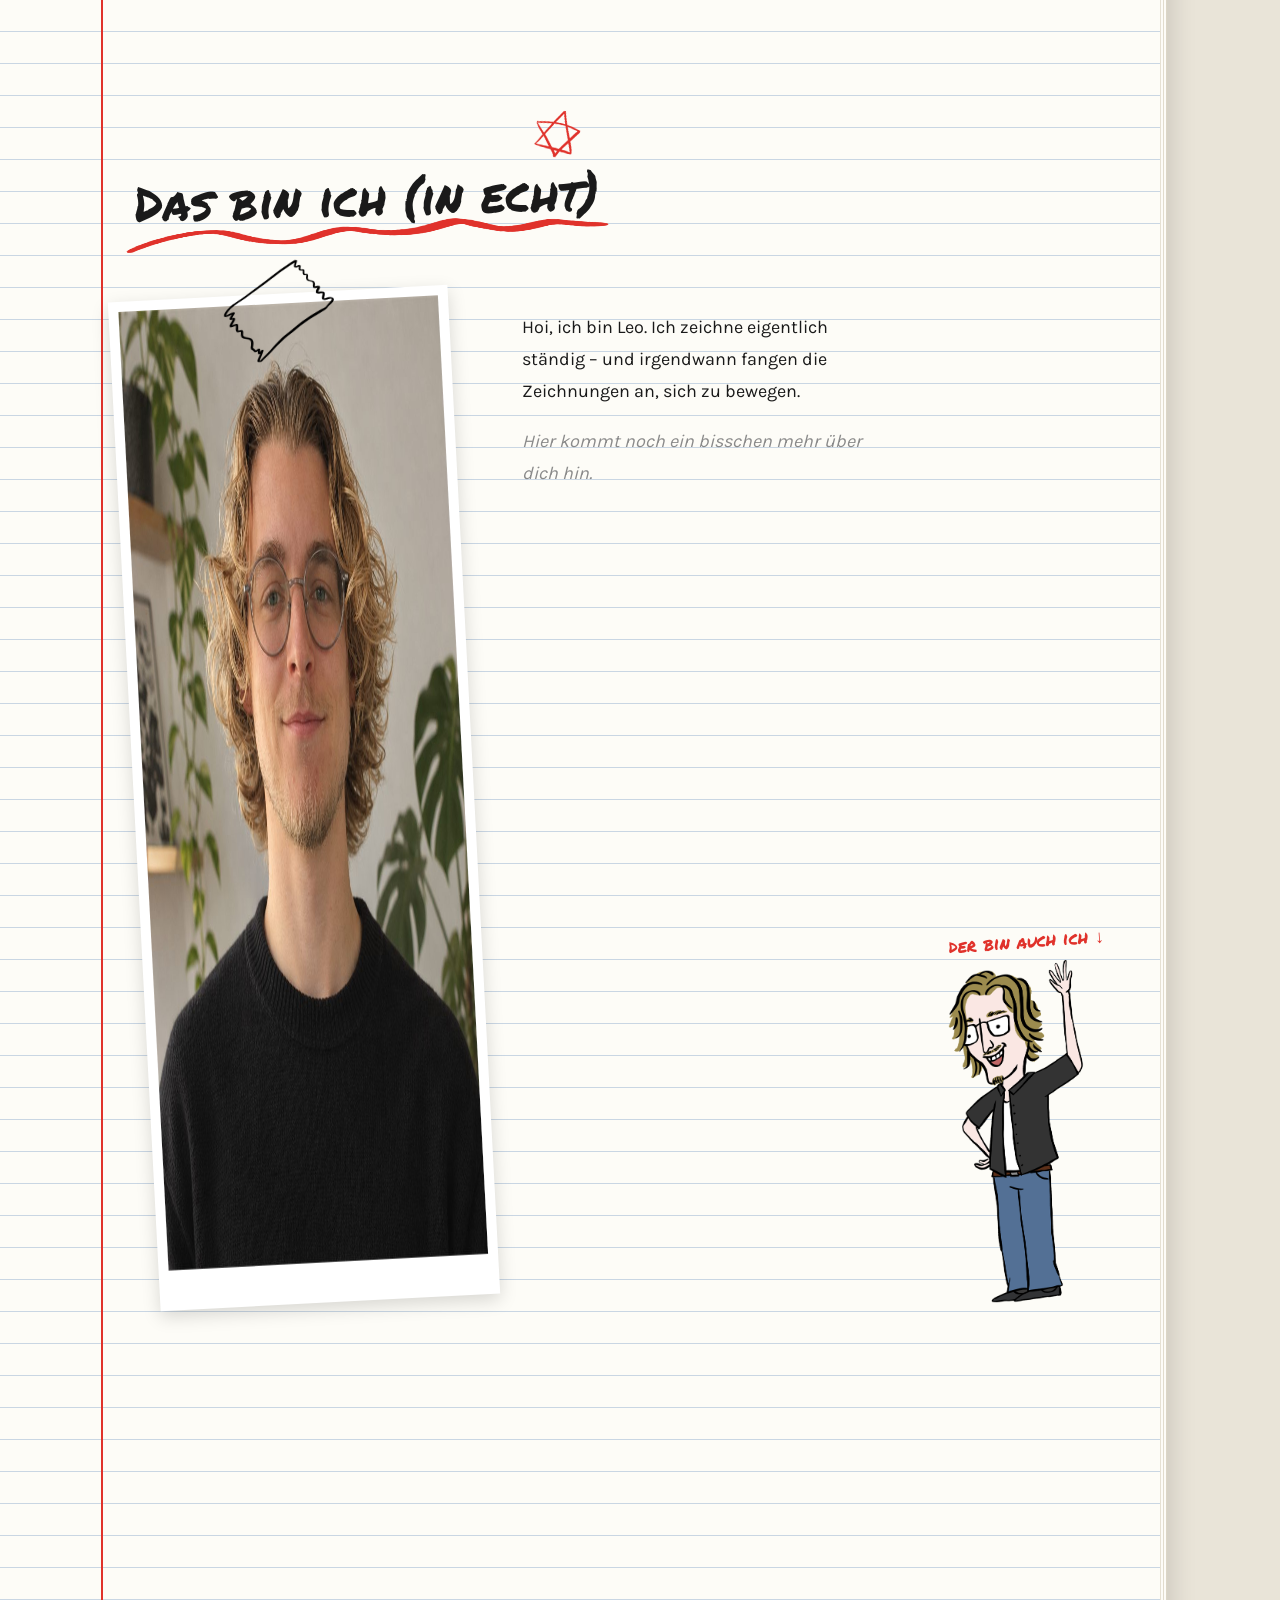
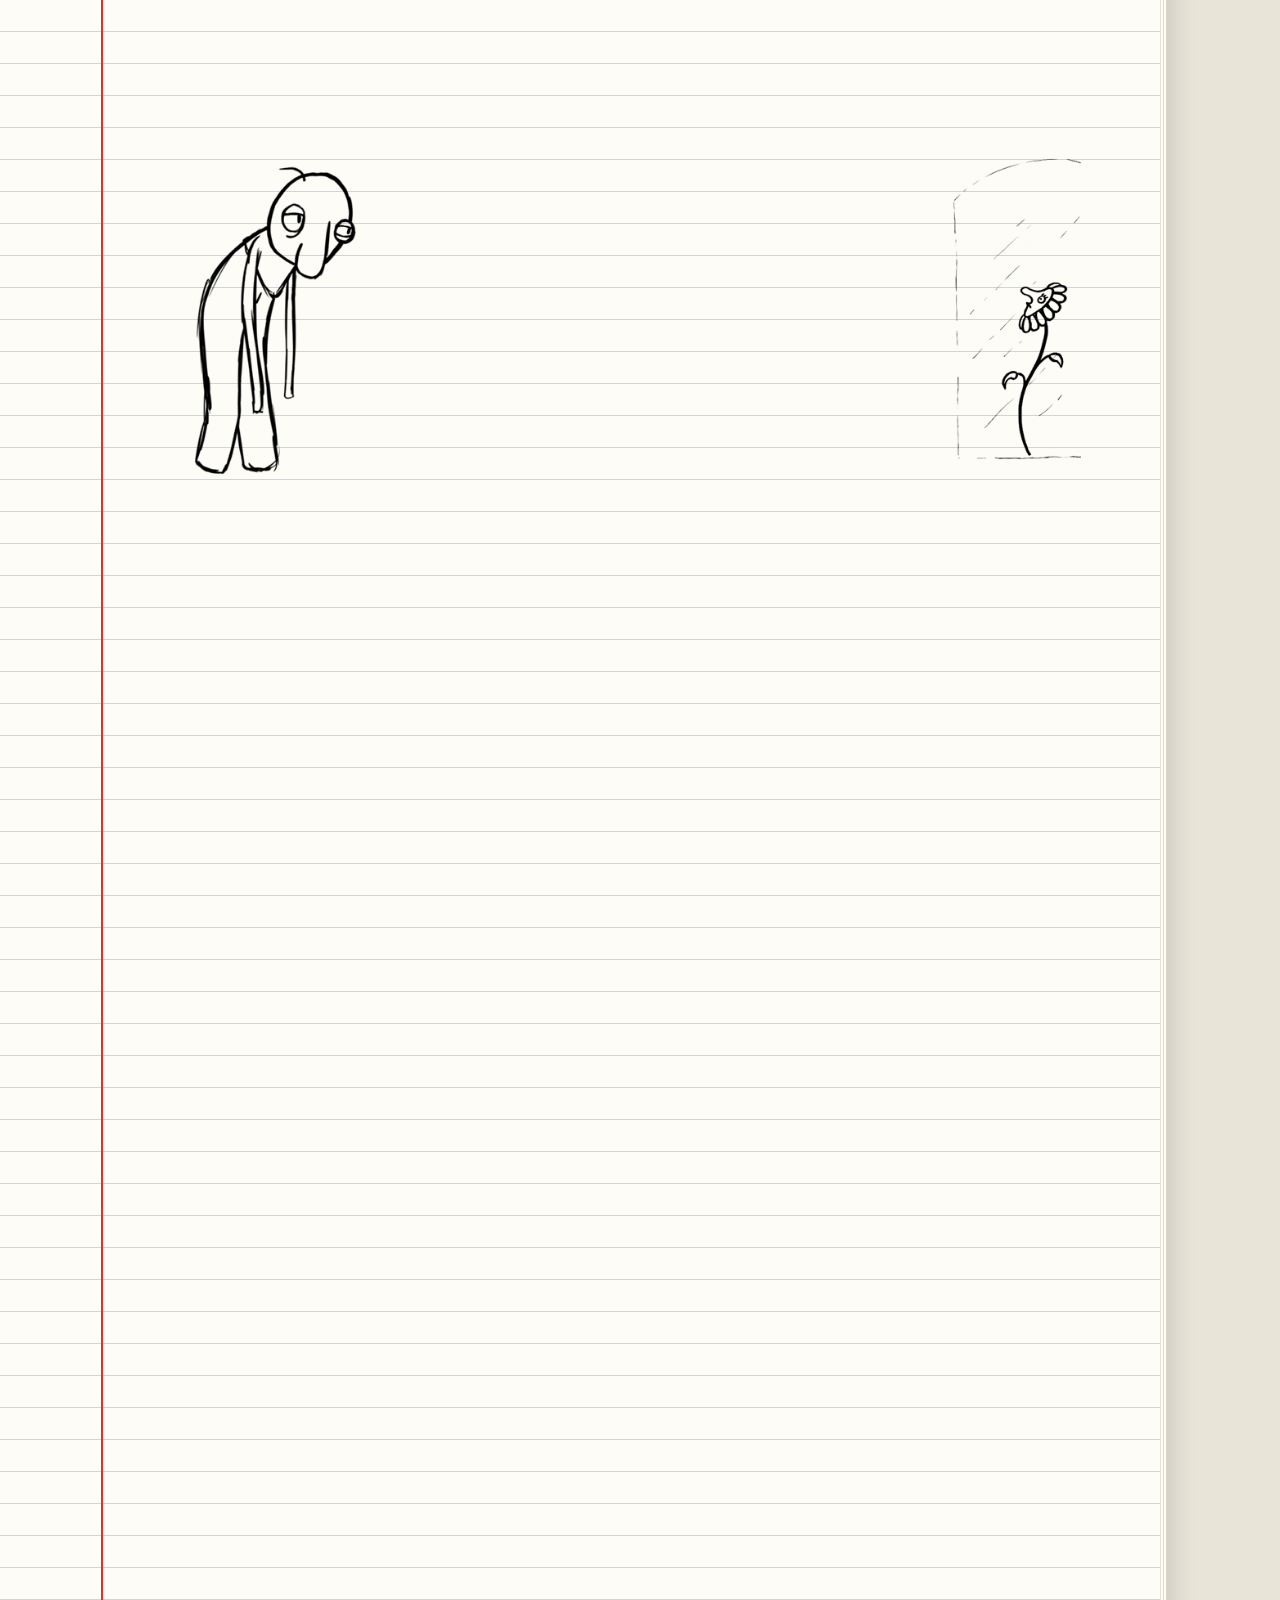
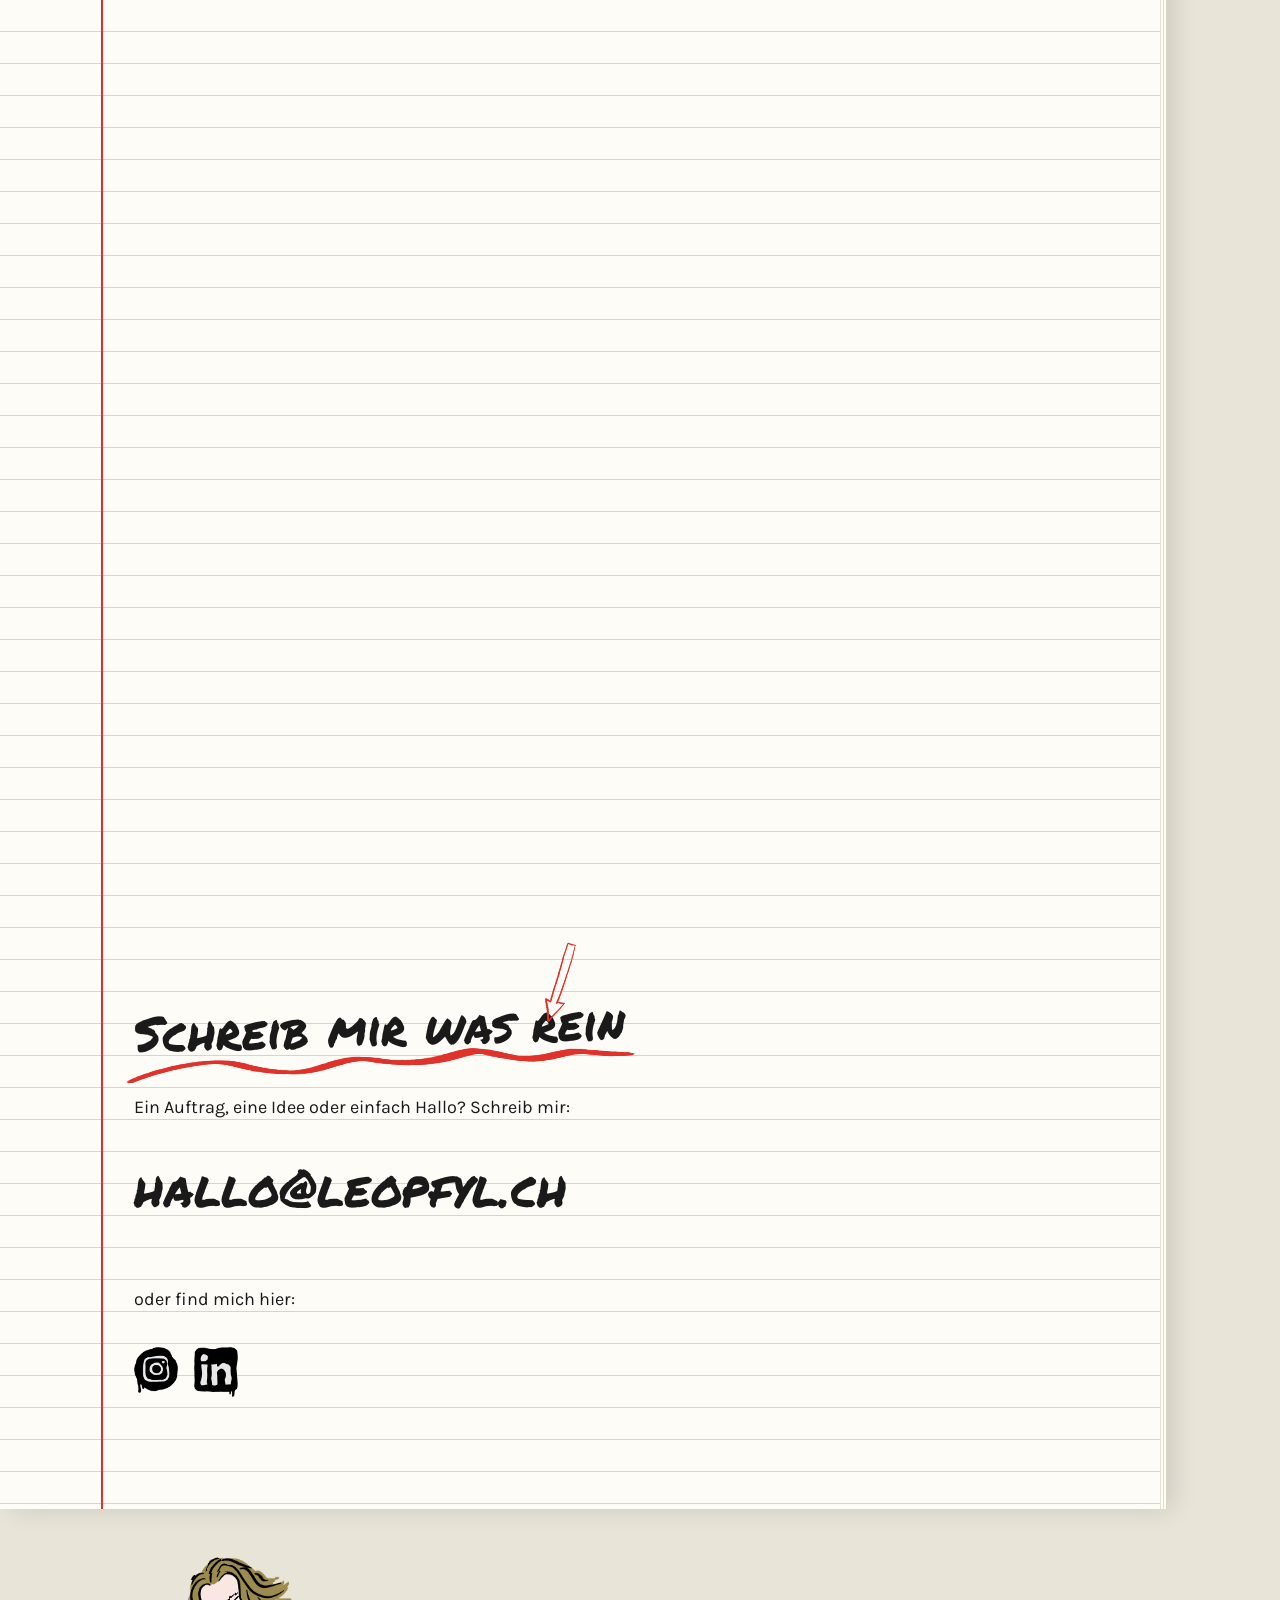
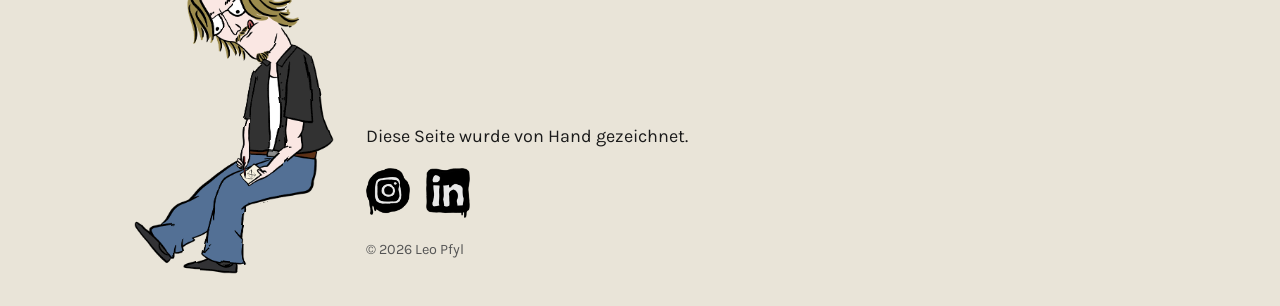
==== commit 17090a75: "Mauszeiger zeichnet, usw." ====
--- a/index.html
+++ b/index.html
@@ -8,8 +8,15 @@
   <link rel="icon" href="assets/img/marke/logo.png">
   <link rel="preload" href="assets/fonts/permanent-marker.woff2" as="font" type="font/woff2" crossorigin>
   <link rel="stylesheet" href="css/style.css">
-  <!-- Kommt man über einen Seitenwechsel, startet die Seite zugekritzelt -->
-  <script>try { if (sessionStorage.getItem("uebergang")) document.documentElement.classList.add("kommt-an"); } catch (e) {}</script>
+  <!-- Kommt man über einen Seitenwechsel, startet die Seite zugekritzelt.
+       Beim ersten Besuch liegt stattdessen das geschlossene Skizzenbuch da. -->
+  <script>
+    document.documentElement.classList.add("js");
+    try {
+      if (sessionStorage.getItem("uebergang")) document.documentElement.classList.add("kommt-an");
+      else if (!sessionStorage.getItem("cover-gesehen")) document.documentElement.classList.add("mit-cover");
+    } catch (e) {}
+  </script>
 </head>
 <body>
 
@@ -19,6 +26,22 @@
     <filter id="boil-1"><feTurbulence type="fractalNoise" baseFrequency="0.03" numOctaves="2" seed="7"/><feDisplacementMap in="SourceGraphic" scale="3"/></filter>
     <filter id="boil-2"><feTurbulence type="fractalNoise" baseFrequency="0.03" numOctaves="2" seed="13"/><feDisplacementMap in="SourceGraphic" scale="3"/></filter>
   </svg>
+
+  <!-- Cover: das geschlossene Skizzenbuch, klappt beim ersten Besuch auf -->
+  <div class="cover" aria-hidden="true">
+    <div class="cover__deckel">
+      <div class="cover__vorne">
+        <div class="cover__etikett">
+          <img src="assets/img/marke/logo.png" alt="">
+          <span class="cover__titel">Skizzenbuch</span>
+          <span class="cover__name">Leo Pfyl</span>
+        </div>
+        <span class="cover__gummi"></span>
+      </div>
+      <div class="cover__innen"></div>
+    </div>
+    <p class="cover__hinweis">klick zum Aufschlagen</p>
+  </div>
 
   <!-- Kritzel-Übergang zwischen den Seiten -->
   <svg class="uebergang" viewBox="0 0 100 100" preserveAspectRatio="none" aria-hidden="true">
@@ -73,6 +96,8 @@
     <!-- Wäscheleine mit den besten Arbeiten. Die Karten kommen aus data/projekte.json (alle mit "leine": true) -->
     <section id="zeug" class="abschnitt leine-abschnitt">
       <h2 class="notiz">Frisch aus dem Heft</h2>
+      <!-- Randkritzel: zeichnet sich beim Scrollen selbst, rot eingefärbt -->
+      <span class="randkritzel" style="-webkit-mask-image: url('assets/img/deko/pfeil-kringel-1.png'); mask-image: url('assets/img/deko/pfeil-kringel-1.png'); --format: 511 / 520; --x: 27rem; --y: 2.5rem; --w: 80px; --r: 95deg"></span>
 
       <div class="leine" aria-label="Ausgewählte Arbeiten – zum Verschieben an der Leine ziehen">
         <svg class="leine__seil" aria-hidden="true"><path /></svg>
@@ -92,6 +117,7 @@
     <!-- Über mich -->
     <section id="ich" class="abschnitt ich">
       <h2 class="notiz">Das bin ich (in echt)</h2>
+      <span class="randkritzel" style="-webkit-mask-image: url('assets/img/deko/doodle-stern.png'); mask-image: url('assets/img/deko/doodle-stern.png'); --format: 242 / 260; --x: 25rem; --y: 2.5rem; --w: 46px; --r: 12deg"></span>
       <figure class="foto">
         <img src="assets/img/foto/leo.jpg" alt="Foto von Leo Pfyl" width="900" height="960">
         <img class="foto__klebeband" src="assets/img/deko/klebeband-2.png" alt="">
@@ -99,6 +125,11 @@
       <div class="ich__text">
         <p>Hoi, ich bin Leo. Ich zeichne eigentlich ständig&nbsp;– und irgendwann fangen die Zeichnungen an, sich zu bewegen.</p>
         <p class="platzhalter">Hier kommt noch ein bisschen mehr über dich hin.</p>
+      </div>
+      <!-- Die gezeichnete Version winkt, wenn man mit der Maus drüberfährt -->
+      <div class="ich__figur-box">
+        <p class="ich__hinweis">der bin auch ich&nbsp;↓</p>
+        <img class="ich__figur" src="assets/img/figuren/hallo/001.png" alt="Gezeichneter Leo, der winkt">
       </div>
     </section>
 
@@ -113,9 +144,20 @@
     </section>
 
     <!-- Kontakt -->
-    <section id="post" class="abschnitt">
+    <section id="post" class="abschnitt post">
       <h2 class="notiz">Schreib mir was rein</h2>
-      <p class="platzhalter">Hier kommt das Kontaktformular hin.</p>
+      <span class="randkritzel" style="-webkit-mask-image: url('assets/img/deko/pfeil-dick.png'); mask-image: url('assets/img/deko/pfeil-dick.png'); --format: 407 / 520; --x: 25rem; --y: 3rem; --w: 54px; --r: 160deg"></span>
+
+      <p class="post__text">Ein Auftrag, eine Idee oder einfach Hallo? Schreib mir:</p>
+
+      <!-- Die Adresse wird erst per JavaScript zusammengesetzt, damit Spam-Bots sie nicht einfach auslesen -->
+      <a class="post__mail" data-name="hallo" data-domain="leopfyl.ch" href="#post">hallo [at] leopfyl.ch</a>
+
+      <p class="post__text">oder find mich hier:</p>
+      <div class="socials socials--gross">
+        <a href="https://www.instagram.com/pfyyl/" target="_blank" rel="noopener" aria-label="Instagram"><img src="assets/img/marke/instagram.png" alt=""></a>
+        <a href="https://www.linkedin.com/in/leo-pfyl-09a23332b/" target="_blank" rel="noopener" aria-label="LinkedIn"><img src="assets/img/marke/linkedin.png" alt=""></a>
+      </div>
     </section>
 
   </main>
@@ -125,8 +167,8 @@
     <div class="fuss__text">
       <p>Diese Seite wurde von Hand gezeichnet.</p>
       <div class="socials">
-        <a href="https://www.instagram.com/" aria-label="Instagram"><img src="assets/img/marke/instagram.png" alt=""></a>
-        <a href="https://www.linkedin.com/" aria-label="LinkedIn"><img src="assets/img/marke/linkedin.png" alt=""></a>
+        <a href="https://www.instagram.com/pfyyl/" target="_blank" rel="noopener" aria-label="Instagram"><img src="assets/img/marke/instagram.png" alt=""></a>
+        <a href="https://www.linkedin.com/in/leo-pfyl-09a23332b/" target="_blank" rel="noopener" aria-label="LinkedIn"><img src="assets/img/marke/linkedin.png" alt=""></a>
       </div>
       <p class="fuss__klein">© 2026 Leo Pfyl</p>
     </div>
--- a/css/style.css
+++ b/css/style.css
@@ -83,6 +83,7 @@
 }
 
 .abschnitt {
+  position: relative;
   min-height: 60vh;
   padding: calc(var(--zeile) * 3) 0;
 }
@@ -161,6 +162,66 @@
           mask: url("../assets/img/deko/unterstrich-welle.png") center / 100% 100% no-repeat;
 }
 
+/* Die Wellenlinie zeichnet sich von links nach rechts, sobald die Notiz ins Bild kommt */
+html.js .notiz::after {
+  clip-path: inset(0 100% 0 0);
+  transition: clip-path 0.7s cubic-bezier(.6, 0, .3, 1) 0.2s;
+}
+html.js .notiz.ist-gezeichnet::after { clip-path: inset(0 0 0 0); }
+
+/* ---------- Randkritzel (zeichnen sich beim Scrollen selbst) ---------- */
+
+.randkritzel {
+  position: absolute;
+  left: var(--x);
+  top: var(--y);
+  width: var(--w);
+  aspect-ratio: var(--format);
+  background: var(--rot);
+  /* das Bild selbst steht im HTML (mask-image), damit der Pfad überall stimmt */
+  -webkit-mask-position: center;
+          mask-position: center;
+  -webkit-mask-size: contain;
+          mask-size: contain;
+  -webkit-mask-repeat: no-repeat;
+          mask-repeat: no-repeat;
+  transform: rotate(var(--r, 0deg));
+  pointer-events: none;
+}
+html.js .randkritzel {
+  clip-path: inset(0 100% 0 0);
+  transition: clip-path 0.8s cubic-bezier(.6, 0, .3, 1) 0.5s;
+}
+html.js .randkritzel.ist-gezeichnet { clip-path: inset(0 0 0 0); }
+
+/* ---------- Links: Unterstreichung zeichnet sich beim Hover ---------- */
+
+/* (die Daumenkino-Notiz ist schon absolut positioniert und braucht das nicht) */
+.zurueck,
+.naechstes__titel {
+  position: relative;
+}
+.zurueck::after,
+.naechstes__titel::after,
+.daumenkino__notiz.ist-link::after {
+  content: "";
+  position: absolute;
+  left: 0;
+  right: 0;
+  bottom: -0.45em;
+  height: 0.45em;
+  background: var(--rot);
+  -webkit-mask: url("../assets/img/deko/unterstrich-doppelt.png") center / 100% 100% no-repeat;
+          mask: url("../assets/img/deko/unterstrich-doppelt.png") center / 100% 100% no-repeat;
+  clip-path: inset(0 100% 0 0);
+  transition: clip-path 0.4s cubic-bezier(.6, 0, .3, 1);
+}
+.zurueck:hover::after,
+.zurueck:focus-visible::after,
+.naechstes:hover .naechstes__titel::after,
+.naechstes:focus-visible .naechstes__titel::after,
+.daumenkino__notiz.ist-link:hover::after { clip-path: inset(0 0 0 0); }
+
 .platzhalter {
   color: #8a8a8a;
   font-style: italic;
@@ -394,8 +455,8 @@
 
 .ich {
   display: grid;
-  grid-template-columns: minmax(200px, 340px) 1fr;
-  grid-template-areas: "titel titel" "foto text";
+  grid-template-columns: minmax(200px, 340px) 1fr 180px;
+  grid-template-areas: "titel titel titel" "foto text figur";
   gap: var(--zeile) 3rem;
   align-items: start;
 }
@@ -418,6 +479,50 @@
   transform: translateX(-50%) rotate(8deg);
 }
 .ich__text { grid-area: text; max-width: 38rem; }
+.ich__figur-box { grid-area: figur; align-self: end; }
+.ich__figur { width: 100%; cursor: pointer; }
+.ich__hinweis {
+  margin: 0;
+  font-family: var(--schrift-hand);
+  color: var(--rot);
+  transform: rotate(-4deg);
+}
+
+/* ---------- Kontakt ("Post") ---------- */
+
+.post__text { margin: 0 0 var(--zeile); }
+
+.post__mail {
+  position: relative;
+  display: inline-block;
+  margin-bottom: calc(var(--zeile) * 2);
+  color: var(--tusche);
+  font-family: var(--schrift-hand);
+  font-size: clamp(1.8rem, 4.5vw, 3.2rem);
+  line-height: calc(var(--zeile) * 2);
+  text-decoration: none;
+  transition: color 0.2s;
+}
+.post__mail:hover,
+.post__mail:focus-visible { color: var(--rot); }
+/* rote Doppel-Unterstreichung, die sich beim Hover zeichnet */
+.post__mail::after {
+  content: "";
+  position: absolute;
+  left: 0;
+  right: 0;
+  bottom: -0.15em;
+  height: 0.35em;
+  background: var(--rot);
+  -webkit-mask: url("../assets/img/deko/unterstrich-doppelt.png") center / 100% 100% no-repeat;
+          mask: url("../assets/img/deko/unterstrich-doppelt.png") center / 100% 100% no-repeat;
+  clip-path: inset(0 100% 0 0);
+  transition: clip-path 0.45s cubic-bezier(.6, 0, .3, 1);
+}
+.post__mail:hover::after,
+.post__mail:focus-visible::after { clip-path: inset(0 0 0 0); }
+
+.socials--gross img { width: 64px; }
 
 /* ---------- Footer ---------- */
 
@@ -435,6 +540,107 @@
 .socials { display: flex; gap: 1rem; margin: 1rem 0; }
 .socials img { width: 44px; transition: transform 0.25s cubic-bezier(.3, 1.6, .5, 1); }
 .socials a:hover img { transform: rotate(-10deg) scale(1.15); }
+
+/* ---------- Cover: geschlossenes Skizzenbuch ---------- */
+
+.cover {
+  position: fixed;
+  inset: 0;
+  z-index: 90;
+  display: none;
+  align-items: center;
+  justify-content: center;
+  perspective: 2200px;
+  cursor: pointer;
+}
+html.mit-cover .cover { display: flex; }
+html.mit-cover body { overflow: hidden; }
+
+.cover__deckel {
+  position: absolute;
+  inset: 0 var(--register-breite) 0 0;
+  transform-origin: left center;
+  transform-style: preserve-3d;
+}
+.cover__vorne,
+.cover__innen {
+  position: absolute;
+  inset: 0;
+  backface-visibility: hidden;
+}
+/* schwarzer Kartonumschlag mit leichter Struktur */
+.cover__vorne {
+  display: flex;
+  align-items: center;
+  justify-content: center;
+  background:
+    radial-gradient(circle at 30% 20%, rgb(255 255 255 / 0.06), transparent 60%),
+    repeating-linear-gradient(35deg, rgb(255 255 255 / 0.015) 0 2px, transparent 2px 5px),
+    #1c1b19;
+  box-shadow: inset -14px 0 30px rgb(0 0 0 / 0.5), 12px 0 24px rgb(0 0 0 / 0.25);
+  border-radius: 0 10px 10px 0;
+}
+.cover__innen {
+  background: #f2ede0;
+  transform: rotateY(180deg);
+}
+
+.cover__etikett {
+  display: flex;
+  flex-direction: column;
+  align-items: center;
+  gap: 0.25rem;
+  padding: 1.5rem 2.5rem 1.25rem;
+  background: var(--papier);
+  transform: rotate(-2deg);
+  box-shadow: 0 4px 12px rgb(0 0 0 / 0.4);
+}
+.cover__etikett img { width: 70px; margin-bottom: 0.5rem; }
+.cover__titel { font-family: var(--schrift-hand); font-size: 2rem; line-height: 1.1; }
+.cover__name { font-size: 1rem; letter-spacing: 0.2em; text-transform: uppercase; }
+
+/* rotes Gummiband, das das Buch zuhält */
+.cover__gummi {
+  position: absolute;
+  top: 0;
+  bottom: 0;
+  right: 12%;
+  width: 14px;
+  background: linear-gradient(90deg, #a51f1a, var(--rot) 40%, #b8241e);
+  box-shadow: 2px 0 6px rgb(0 0 0 / 0.5);
+}
+
+.cover__hinweis {
+  position: absolute;
+  bottom: 2rem;
+  left: calc(50% - var(--register-breite) / 2);
+  transform: translateX(-50%);
+  margin: 0;
+  color: #cfc8b8;
+  font-family: var(--schrift-hand);
+}
+
+/* ---------- Fehlerseite (404) ---------- */
+
+.fehlerseite__kino { width: min(100%, 380px); display: block; margin: var(--zeile) 0 0; }
+.fehlerseite__notiz {
+  margin: 0 0 calc(var(--zeile) * 2);
+  font-family: var(--schrift-hand);
+  font-size: 1.4rem;
+  color: var(--rot);
+  transform: rotate(-3deg);
+}
+
+/* ---------- Tusche-Spur am Mauszeiger ---------- */
+
+.tusche {
+  position: fixed;
+  inset: 0;
+  width: 100%;
+  height: 100%;
+  z-index: 80;              /* über der Seite, unter Cover und Übergang */
+  pointer-events: none;     /* Klicks gehen durch */
+}
 
 /* ---------- Kritzel-Übergang ---------- */
 
@@ -636,7 +842,8 @@
     transform: rotate(var(--kipp, 0deg));
   }
 
-  .ich { grid-template-columns: 1fr; grid-template-areas: "titel" "foto" "text"; }
+  .ich { grid-template-columns: 1fr; grid-template-areas: "titel" "foto" "text" "figur"; }
+  .ich__figur { width: 140px; }
   .foto { max-width: 280px; }
 
   .fuss { flex-direction: column; align-items: flex-start; padding-bottom: 5rem; }
